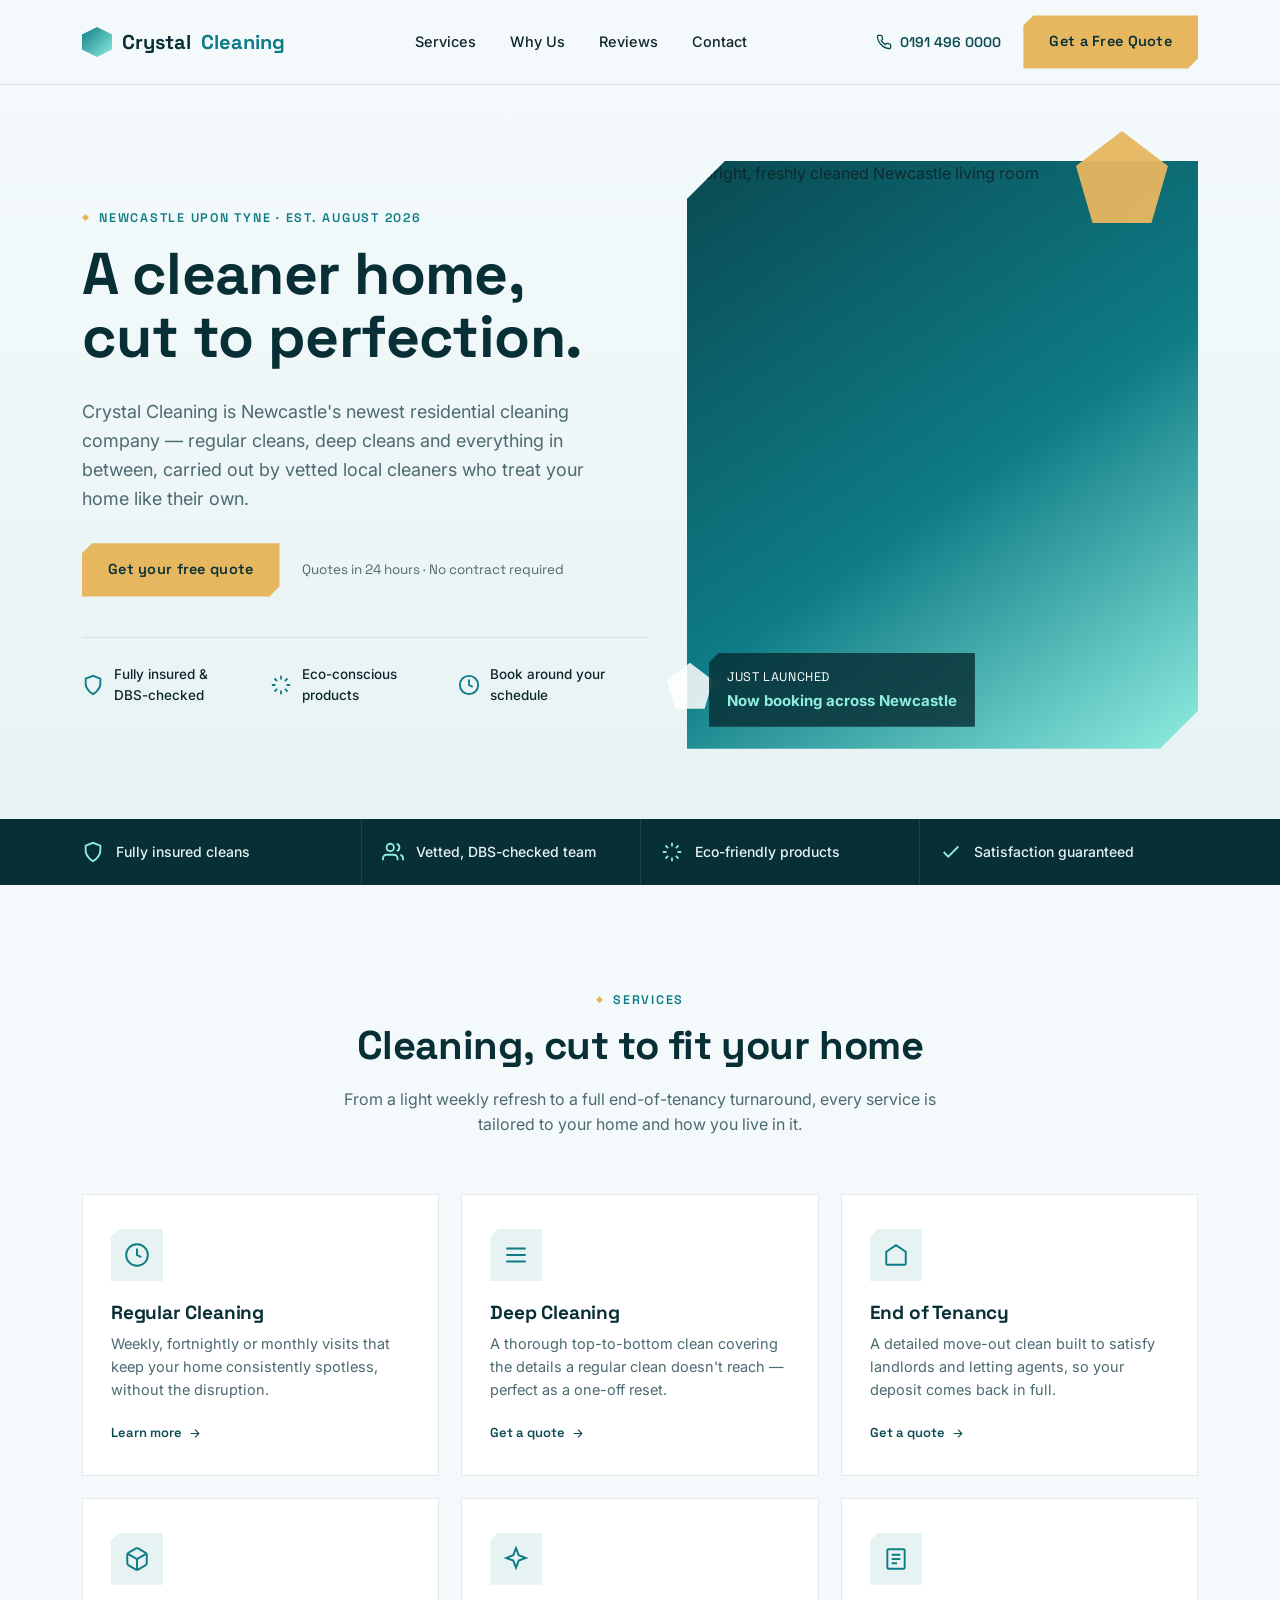
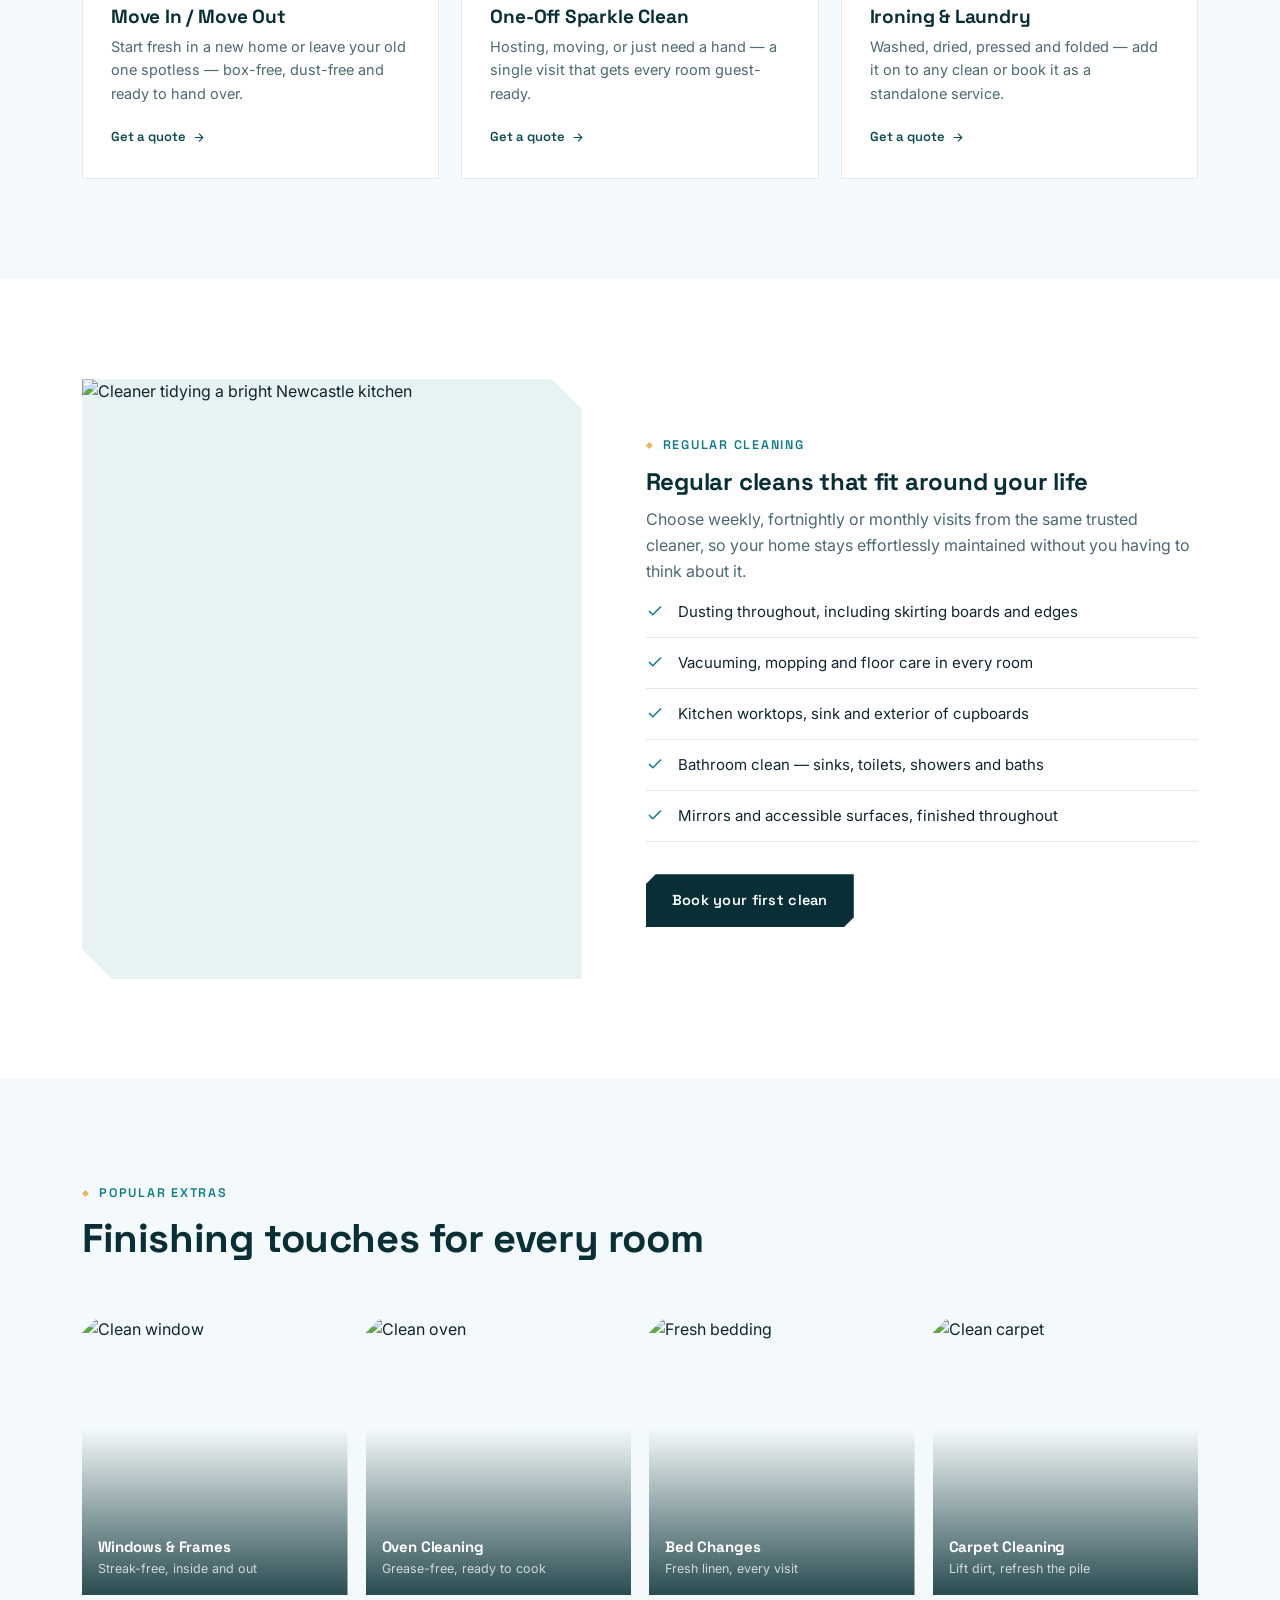
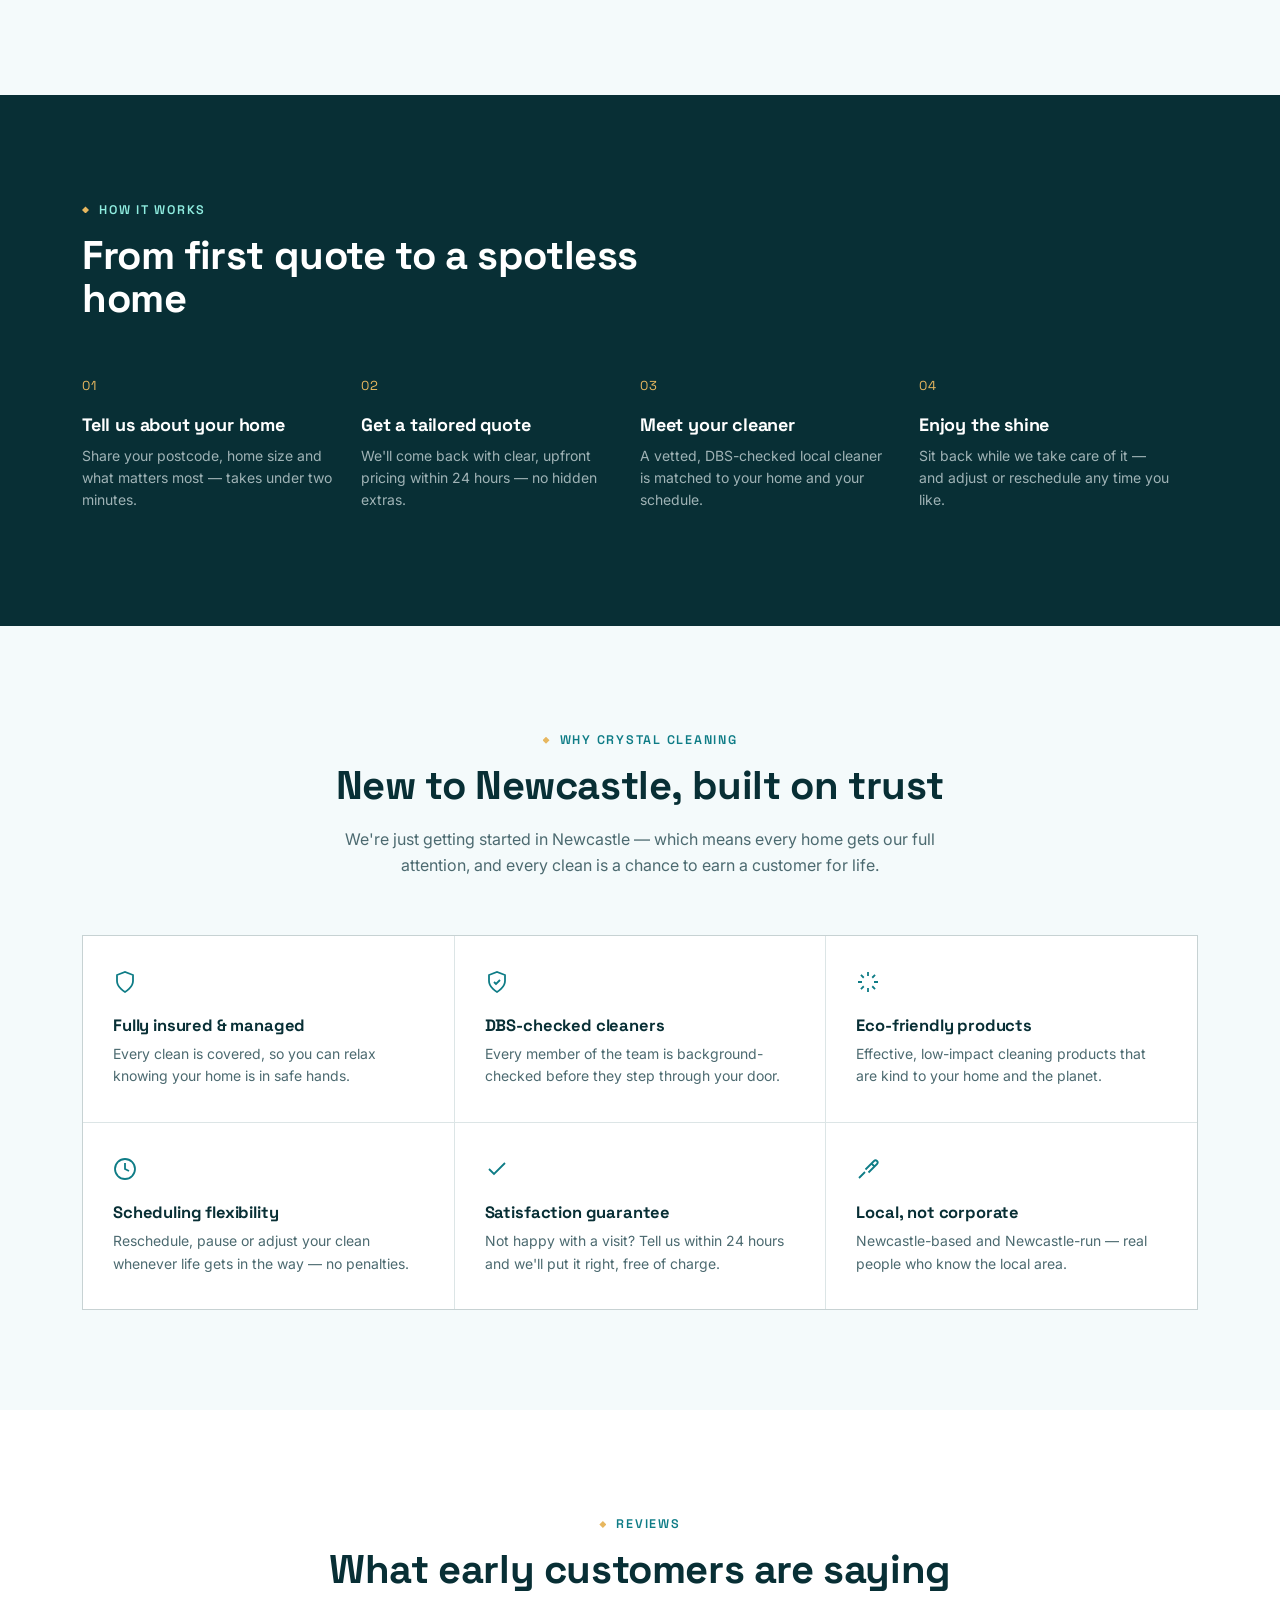
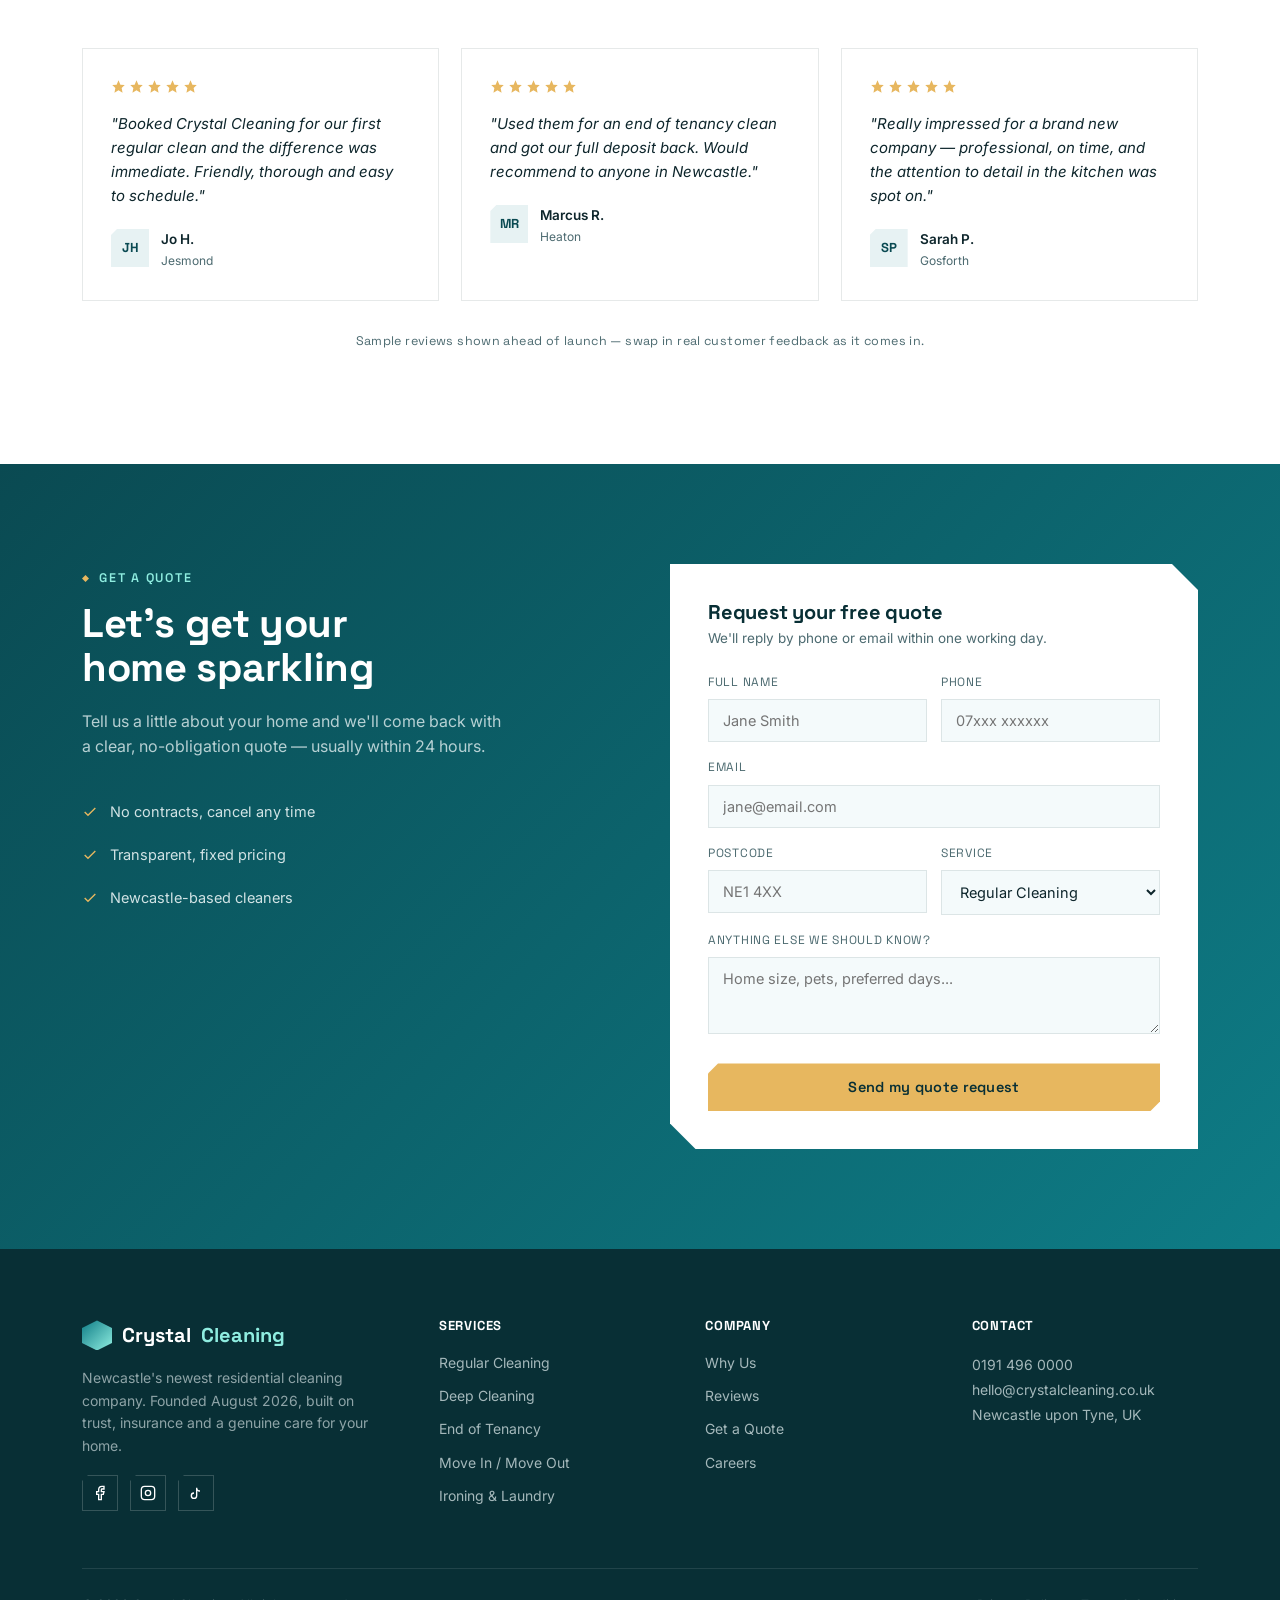
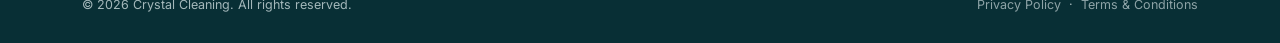
==== index.html @ 26deb142 "Add files via upload" ====
<!DOCTYPE html>
<html lang="en-GB">
<head>
<meta charset="UTF-8">
<meta name="viewport" content="width=device-width, initial-scale=1.0">
<title>Crystal Cleaning — Residential Cleaning in Newcastle upon Tyne</title>
<meta name="description" content="Crystal Cleaning is Newcastle's newest residential cleaning company. Regular cleans, deep cleans and end of tenancy cleaning from fully insured, vetted local cleaners.">
<link rel="preconnect" href="https://fonts.googleapis.com">
<link rel="preconnect" href="https://fonts.gstatic.com" crossorigin>
<link href="https://fonts.googleapis.com/css2?family=Space+Grotesk:wght@500;600;700&family=Inter:wght@400;500;600;700&display=swap" rel="stylesheet">
<link rel="stylesheet" href="style.css">
</head>
<body>

<!-- ============ HEADER ============ -->
<header class="site-header">
  <div class="wrap">
    <a href="#top" class="logo"><span class="logo-mark"></span>Crystal<span>Cleaning</span></a>

    <nav class="main-nav">
      <a href="#services">Services</a>
      <a href="#why-us">Why Us</a>
      <a href="#reviews">Reviews</a>
      <a href="#contact">Contact</a>
    </nav>

    <div class="header-cta">
      <a href="tel:01914960000" class="header-phone">
        <svg viewBox="0 0 24 24" fill="none" stroke="currentColor" stroke-width="2"><path d="M22 16.92v3a2 2 0 0 1-2.18 2 19.79 19.79 0 0 1-8.63-3.07 19.5 19.5 0 0 1-6-6 19.79 19.79 0 0 1-3.07-8.67A2 2 0 0 1 4.11 2h3a2 2 0 0 1 2 1.72c.127.96.361 1.903.7 2.81a2 2 0 0 1-.45 2.11L8.09 9.91a16 16 0 0 0 6 6l1.27-1.27a2 2 0 0 1 2.11-.45c.907.339 1.85.573 2.81.7A2 2 0 0 1 22 16.92z"/></svg>
        0191 496 0000
      </a>
      <a href="#contact" class="btn btn-primary">Get a Free Quote</a>
      <button class="nav-toggle" id="navToggle" aria-label="Open menu">
        <svg viewBox="0 0 24 24" fill="none" stroke="currentColor" stroke-width="2"><line x1="3" y1="6" x2="21" y2="6"/><line x1="3" y1="12" x2="21" y2="12"/><line x1="3" y1="18" x2="21" y2="18"/></svg>
      </button>
    </div>
  </div>
</header>

<div class="mobile-menu" id="mobileMenu">
  <button class="mobile-menu-close" id="mobileMenuClose" aria-label="Close menu">
    <svg viewBox="0 0 24 24" fill="none" stroke="currentColor" stroke-width="2"><line x1="18" y1="6" x2="6" y2="18"/><line x1="6" y1="6" x2="18" y2="18"/></svg>
  </button>
  <a href="#services">Services</a>
  <a href="#why-us">Why Us</a>
  <a href="#reviews">Reviews</a>
  <a href="#contact">Contact</a>
  <a href="tel:01914960000">0191 496 0000</a>
</div>

<main id="top">

  <!-- ============ HERO ============ -->
  <section class="hero">
    <div class="wrap">
      <div class="hero-copy">
        <div class="eyebrow">Newcastle upon Tyne · Est. August 2026</div>
        <h1>A cleaner home, cut&nbsp;to&nbsp;perfection.</h1>
        <p class="lede">Crystal Cleaning is Newcastle's newest residential cleaning company — regular cleans, deep cleans and everything in between, carried out by vetted local cleaners who treat your home like their own.</p>
        <div class="hero-actions">
          <a href="#contact" class="btn btn-primary">Get your free quote</a>
          <span class="hero-note">Quotes in 24 hours · No contract required</span>
        </div>
        <div class="hero-stats">
          <div>
            <svg viewBox="0 0 24 24" fill="none" stroke="currentColor" stroke-width="2"><path d="M12 22s8-4.5 8-11V5l-8-3-8 3v6c0 6.5 8 11 8 11z"/></svg>
            <span>Fully insured &amp; DBS-checked</span>
          </div>
          <div>
            <svg viewBox="0 0 24 24" fill="none" stroke="currentColor" stroke-width="2"><path d="M12 2v4M12 18v4M4.93 4.93l2.83 2.83M16.24 16.24l2.83 2.83M2 12h4M18 12h4M4.93 19.07l2.83-2.83M16.24 7.76l2.83-2.83"/></svg>
            <span>Eco-conscious products</span>
          </div>
          <div>
            <svg viewBox="0 0 24 24" fill="none" stroke="currentColor" stroke-width="2"><circle cx="12" cy="12" r="10"/><polyline points="12 6 12 12 16 14"/></svg>
            <span>Book around your schedule</span>
          </div>
        </div>
      </div>

      <div class="hero-visual">
        <div class="frame">
          <img src="https://images.unsplash.com/photo-1600585154340-be6161a56a0c?q=80&w=1200&auto=format&fit=crop" alt="Bright, freshly cleaned Newcastle living room">
        </div>
        <div class="shard shard-1"></div>
        <div class="shard shard-2"></div>
        <div class="badge">Just Launched<strong>Now booking across Newcastle</strong></div>
      </div>
    </div>

    <div class="trust-strip">
      <div class="wrap">
        <div class="trust-item">
          <svg viewBox="0 0 24 24" fill="none" stroke="currentColor" stroke-width="2"><path d="M12 22s8-4.5 8-11V5l-8-3-8 3v6c0 6.5 8 11 8 11z"/></svg>
          Fully insured cleans
        </div>
        <div class="trust-item">
          <svg viewBox="0 0 24 24" fill="none" stroke="currentColor" stroke-width="2"><path d="M17 21v-2a4 4 0 0 0-4-4H5a4 4 0 0 0-4 4v2"/><circle cx="9" cy="7" r="4"/><path d="M23 21v-2a4 4 0 0 0-3-3.87"/><path d="M16 3.13a4 4 0 0 1 0 7.75"/></svg>
          Vetted, DBS-checked team
        </div>
        <div class="trust-item">
          <svg viewBox="0 0 24 24" fill="none" stroke="currentColor" stroke-width="2"><path d="M12 2v4M12 18v4M4.93 4.93l2.83 2.83M16.24 16.24l2.83 2.83M2 12h4M18 12h4M4.93 19.07l2.83-2.83M16.24 7.76l2.83-2.83"/></svg>
          Eco-friendly products
        </div>
        <div class="trust-item">
          <svg viewBox="0 0 24 24" fill="none" stroke="currentColor" stroke-width="2"><path d="M20 6L9 17l-5-5"/></svg>
          Satisfaction guaranteed
        </div>
      </div>
    </div>
  </section>

  <!-- ============ SERVICES ============ -->
  <section class="section" id="services">
    <div class="wrap">
      <div class="section-head center">
        <div class="eyebrow">Services</div>
        <h2>Cleaning, cut to fit your home</h2>
        <p>From a light weekly refresh to a full end-of-tenancy turnaround, every service is tailored to your home and how you live in it.</p>
      </div>

      <div class="services-grid">

        <div class="service-card reveal">
          <div class="service-icon">
            <svg viewBox="0 0 24 24" fill="none" stroke="currentColor" stroke-width="1.8"><circle cx="12" cy="12" r="10"/><path d="M12 6v6l4 2"/></svg>
          </div>
          <h3>Regular Cleaning</h3>
          <p>Weekly, fortnightly or monthly visits that keep your home consistently spotless, without the disruption.</p>
          <a href="#feature" class="link">Learn more <svg viewBox="0 0 24 24" fill="none" stroke="currentColor" stroke-width="2"><path d="M5 12h14M13 5l7 7-7 7"/></svg></a>
        </div>

        <div class="service-card reveal">
          <div class="service-icon">
            <svg viewBox="0 0 24 24" fill="none" stroke="currentColor" stroke-width="1.8"><path d="M3 6h18M3 12h18M3 18h18"/></svg>
          </div>
          <h3>Deep Cleaning</h3>
          <p>A thorough top-to-bottom clean covering the details a regular clean doesn't reach — perfect as a one-off reset.</p>
          <a href="#contact" class="link">Get a quote <svg viewBox="0 0 24 24" fill="none" stroke="currentColor" stroke-width="2"><path d="M5 12h14M13 5l7 7-7 7"/></svg></a>
        </div>

        <div class="service-card reveal">
          <div class="service-icon">
            <svg viewBox="0 0 24 24" fill="none" stroke="currentColor" stroke-width="1.8"><path d="M3 9l9-6 9 6v11a1 1 0 0 1-1 1H4a1 1 0 0 1-1-1z"/></svg>
          </div>
          <h3>End of Tenancy</h3>
          <p>A detailed move-out clean built to satisfy landlords and letting agents, so your deposit comes back in full.</p>
          <a href="#contact" class="link">Get a quote <svg viewBox="0 0 24 24" fill="none" stroke="currentColor" stroke-width="2"><path d="M5 12h14M13 5l7 7-7 7"/></svg></a>
        </div>

        <div class="service-card reveal">
          <div class="service-icon">
            <svg viewBox="0 0 24 24" fill="none" stroke="currentColor" stroke-width="1.8"><path d="M21 16V8a2 2 0 0 0-1-1.73l-7-4a2 2 0 0 0-2 0l-7 4A2 2 0 0 0 3 8v8a2 2 0 0 0 1 1.73l7 4a2 2 0 0 0 2 0l7-4A2 2 0 0 0 21 16z"/><polyline points="3.27 6.96 12 12.01 20.73 6.96"/><line x1="12" y1="22.08" x2="12" y2="12"/></svg>
          </div>
          <h3>Move In / Move Out</h3>
          <p>Start fresh in a new home or leave your old one spotless — box-free, dust-free and ready to hand over.</p>
          <a href="#contact" class="link">Get a quote <svg viewBox="0 0 24 24" fill="none" stroke="currentColor" stroke-width="2"><path d="M5 12h14M13 5l7 7-7 7"/></svg></a>
        </div>

        <div class="service-card reveal">
          <div class="service-icon">
            <svg viewBox="0 0 24 24" fill="none" stroke="currentColor" stroke-width="1.8"><path d="M12 2l2.5 6.5L21 11l-6.5 2.5L12 20l-2.5-6.5L3 11l6.5-2.5z"/></svg>
          </div>
          <h3>One-Off Sparkle Clean</h3>
          <p>Hosting, moving, or just need a hand — a single visit that gets every room guest-ready.</p>
          <a href="#contact" class="link">Get a quote <svg viewBox="0 0 24 24" fill="none" stroke="currentColor" stroke-width="2"><path d="M5 12h14M13 5l7 7-7 7"/></svg></a>
        </div>

        <div class="service-card reveal">
          <div class="service-icon">
            <svg viewBox="0 0 24 24" fill="none" stroke="currentColor" stroke-width="1.8"><rect x="4" y="3" width="16" height="18" rx="1"/><path d="M8 8h8M8 12h8M8 16h5"/></svg>
          </div>
          <h3>Ironing &amp; Laundry</h3>
          <p>Washed, dried, pressed and folded — add it on to any clean or book it as a standalone service.</p>
          <a href="#contact" class="link">Get a quote <svg viewBox="0 0 24 24" fill="none" stroke="currentColor" stroke-width="2"><path d="M5 12h14M13 5l7 7-7 7"/></svg></a>
        </div>

      </div>
    </div>
  </section>

  <!-- ============ FEATURE: REGULAR CLEANING ============ -->
  <section class="section section-alt" id="feature">
    <div class="wrap">
      <div class="feature">
        <div class="feature-img reveal">
          <div class="frame">
            <img src="https://images.unsplash.com/photo-1585421514738-01798e348b17?q=80&w=1000&auto=format&fit=crop" alt="Cleaner tidying a bright Newcastle kitchen">
          </div>
        </div>
        <div class="feature-copy">
          <div class="eyebrow">Regular Cleaning</div>
          <h2>Regular cleans that fit around your life</h2>
          <p>Choose weekly, fortnightly or monthly visits from the same trusted cleaner, so your home stays effortlessly maintained without you having to think about it.</p>
          <ul class="checklist">
            <li><svg viewBox="0 0 24 24" fill="none" stroke="currentColor" stroke-width="2"><path d="M20 6L9 17l-5-5"/></svg> Dusting throughout, including skirting boards and edges</li>
            <li><svg viewBox="0 0 24 24" fill="none" stroke="currentColor" stroke-width="2"><path d="M20 6L9 17l-5-5"/></svg> Vacuuming, mopping and floor care in every room</li>
            <li><svg viewBox="0 0 24 24" fill="none" stroke="currentColor" stroke-width="2"><path d="M20 6L9 17l-5-5"/></svg> Kitchen worktops, sink and exterior of cupboards</li>
            <li><svg viewBox="0 0 24 24" fill="none" stroke="currentColor" stroke-width="2"><path d="M20 6L9 17l-5-5"/></svg> Bathroom clean — sinks, toilets, showers and baths</li>
            <li><svg viewBox="0 0 24 24" fill="none" stroke="currentColor" stroke-width="2"><path d="M20 6L9 17l-5-5"/></svg> Mirrors and accessible surfaces, finished throughout</li>
          </ul>
          <a href="#contact" class="btn btn-dark">Book your first clean</a>
        </div>
      </div>
    </div>
  </section>

  <!-- ============ EXTRAS ============ -->
  <section class="section">
    <div class="wrap">
      <div class="section-head">
        <div class="eyebrow">Popular Extras</div>
        <h2>Finishing touches for every room</h2>
      </div>
      <div class="extras-scroller">

        <div class="extra-card reveal">
          <img src="https://images.unsplash.com/photo-1527515637462-cff94eecc1ac?q=80&w=600&auto=format&fit=crop" alt="Clean window">
          <div class="tint"></div>
          <div class="label"><h4>Windows &amp; Frames</h4><p>Streak-free, inside and out</p></div>
        </div>

        <div class="extra-card reveal">
          <img src="https://images.unsplash.com/photo-1585421514738-01798e348b17?q=80&w=600&auto=format&fit=crop" alt="Clean oven">
          <div class="tint"></div>
          <div class="label"><h4>Oven Cleaning</h4><p>Grease-free, ready to cook</p></div>
        </div>

        <div class="extra-card reveal">
          <img src="https://images.unsplash.com/photo-1616627988873-30ffb2fd88d1?q=80&w=600&auto=format&fit=crop" alt="Fresh bedding">
          <div class="tint"></div>
          <div class="label"><h4>Bed Changes</h4><p>Fresh linen, every visit</p></div>
        </div>

        <div class="extra-card reveal">
          <img src="https://images.unsplash.com/photo-1558317374-067fb5f30001?q=80&w=600&auto=format&fit=crop" alt="Clean carpet">
          <div class="tint"></div>
          <div class="label"><h4>Carpet Cleaning</h4><p>Lift dirt, refresh the pile</p></div>
        </div>

      </div>
    </div>
  </section>

  <!-- ============ PROCESS ============ -->
  <section class="section process">
    <div class="wrap">
      <div class="section-head">
        <div class="eyebrow">How It Works</div>
        <h2>From first quote to a spotless home</h2>
      </div>
      <div class="process-grid">
        <div class="process-step reveal">
          <div class="process-num">01</div>
          <h3>Tell us about your home</h3>
          <p>Share your postcode, home size and what matters most — takes under two minutes.</p>
        </div>
        <div class="process-step reveal">
          <div class="process-num">02</div>
          <h3>Get a tailored quote</h3>
          <p>We'll come back with clear, upfront pricing within 24 hours — no hidden extras.</p>
        </div>
        <div class="process-step reveal">
          <div class="process-num">03</div>
          <h3>Meet your cleaner</h3>
          <p>A vetted, DBS-checked local cleaner is matched to your home and your schedule.</p>
        </div>
        <div class="process-step reveal">
          <div class="process-num">04</div>
          <h3>Enjoy the shine</h3>
          <p>Sit back while we take care of it — and adjust or reschedule any time you like.</p>
        </div>
      </div>
    </div>
  </section>

  <!-- ============ WHY US ============ -->
  <section class="section" id="why-us">
    <div class="wrap">
      <div class="section-head center">
        <div class="eyebrow">Why Crystal Cleaning</div>
        <h2>New to Newcastle, built on trust</h2>
        <p>We're just getting started in Newcastle — which means every home gets our full attention, and every clean is a chance to earn a customer for life.</p>
      </div>
      <div class="why-grid">
        <div class="why-item reveal">
          <svg viewBox="0 0 24 24" fill="none" stroke="currentColor" stroke-width="1.8"><path d="M12 22s8-4.5 8-11V5l-8-3-8 3v6c0 6.5 8 11 8 11z"/></svg>
          <h3>Fully insured &amp; managed</h3>
          <p>Every clean is covered, so you can relax knowing your home is in safe hands.</p>
        </div>
        <div class="why-item reveal">
          <svg viewBox="0 0 24 24" fill="none" stroke="currentColor" stroke-width="1.8"><path d="M9 12l2 2 4-4M12 22s8-4.5 8-11V5l-8-3-8 3v6c0 6.5 8 11 8 11z"/></svg>
          <h3>DBS-checked cleaners</h3>
          <p>Every member of the team is background-checked before they step through your door.</p>
        </div>
        <div class="why-item reveal">
          <svg viewBox="0 0 24 24" fill="none" stroke="currentColor" stroke-width="1.8"><path d="M12 2v4M12 18v4M4.93 4.93l2.83 2.83M16.24 16.24l2.83 2.83M2 12h4M18 12h4M4.93 19.07l2.83-2.83M16.24 7.76l2.83-2.83"/></svg>
          <h3>Eco-friendly products</h3>
          <p>Effective, low-impact cleaning products that are kind to your home and the planet.</p>
        </div>
        <div class="why-item reveal">
          <svg viewBox="0 0 24 24" fill="none" stroke="currentColor" stroke-width="1.8"><circle cx="12" cy="12" r="10"/><polyline points="12 6 12 12 16 14"/></svg>
          <h3>Scheduling flexibility</h3>
          <p>Reschedule, pause or adjust your clean whenever life gets in the way — no penalties.</p>
        </div>
        <div class="why-item reveal">
          <svg viewBox="0 0 24 24" fill="none" stroke="currentColor" stroke-width="1.8"><path d="M20 6L9 17l-5-5"/></svg>
          <h3>Satisfaction guarantee</h3>
          <p>Not happy with a visit? Tell us within 24 hours and we'll put it right, free of charge.</p>
        </div>
        <div class="why-item reveal">
          <svg viewBox="0 0 24 24" fill="none" stroke="currentColor" stroke-width="1.8"><path d="M3 21l6-6M12.5 15.5L21 7a2.121 2.121 0 0 0-3-3l-8.5 8.5M15 6l3 3"/></svg>
          <h3>Local, not corporate</h3>
          <p>Newcastle-based and Newcastle-run — real people who know the local area.</p>
        </div>
      </div>
    </div>
  </section>

  <!-- ============ TESTIMONIALS ============ -->
  <section class="section section-alt" id="reviews">
    <div class="wrap">
      <div class="section-head center">
        <div class="eyebrow">Reviews</div>
        <h2>What early customers are saying</h2>
      </div>
      <div class="testimonial-track">

        <div class="testimonial-card reveal">
          <div class="stars">
            <svg viewBox="0 0 24 24" fill="currentColor"><polygon points="12 2 15 9 22 9.5 17 14.5 18.5 22 12 18 5.5 22 7 14.5 2 9.5 9 9"/></svg>
            <svg viewBox="0 0 24 24" fill="currentColor"><polygon points="12 2 15 9 22 9.5 17 14.5 18.5 22 12 18 5.5 22 7 14.5 2 9.5 9 9"/></svg>
            <svg viewBox="0 0 24 24" fill="currentColor"><polygon points="12 2 15 9 22 9.5 17 14.5 18.5 22 12 18 5.5 22 7 14.5 2 9.5 9 9"/></svg>
            <svg viewBox="0 0 24 24" fill="currentColor"><polygon points="12 2 15 9 22 9.5 17 14.5 18.5 22 12 18 5.5 22 7 14.5 2 9.5 9 9"/></svg>
            <svg viewBox="0 0 24 24" fill="currentColor"><polygon points="12 2 15 9 22 9.5 17 14.5 18.5 22 12 18 5.5 22 7 14.5 2 9.5 9 9"/></svg>
          </div>
          <p>"Booked Crystal Cleaning for our first regular clean and the difference was immediate. Friendly, thorough and easy to schedule."</p>
          <div class="testimonial-who">
            <div class="testimonial-avatar">JH</div>
            <div><span>Jo H.</span><small>Jesmond</small></div>
          </div>
        </div>

        <div class="testimonial-card reveal">
          <div class="stars">
            <svg viewBox="0 0 24 24" fill="currentColor"><polygon points="12 2 15 9 22 9.5 17 14.5 18.5 22 12 18 5.5 22 7 14.5 2 9.5 9 9"/></svg>
            <svg viewBox="0 0 24 24" fill="currentColor"><polygon points="12 2 15 9 22 9.5 17 14.5 18.5 22 12 18 5.5 22 7 14.5 2 9.5 9 9"/></svg>
            <svg viewBox="0 0 24 24" fill="currentColor"><polygon points="12 2 15 9 22 9.5 17 14.5 18.5 22 12 18 5.5 22 7 14.5 2 9.5 9 9"/></svg>
            <svg viewBox="0 0 24 24" fill="currentColor"><polygon points="12 2 15 9 22 9.5 17 14.5 18.5 22 12 18 5.5 22 7 14.5 2 9.5 9 9"/></svg>
            <svg viewBox="0 0 24 24" fill="currentColor"><polygon points="12 2 15 9 22 9.5 17 14.5 18.5 22 12 18 5.5 22 7 14.5 2 9.5 9 9"/></svg>
          </div>
          <p>"Used them for an end of tenancy clean and got our full deposit back. Would recommend to anyone in Newcastle."</p>
          <div class="testimonial-who">
            <div class="testimonial-avatar">MR</div>
            <div><span>Marcus R.</span><small>Heaton</small></div>
          </div>
        </div>

        <div class="testimonial-card reveal">
          <div class="stars">
            <svg viewBox="0 0 24 24" fill="currentColor"><polygon points="12 2 15 9 22 9.5 17 14.5 18.5 22 12 18 5.5 22 7 14.5 2 9.5 9 9"/></svg>
            <svg viewBox="0 0 24 24" fill="currentColor"><polygon points="12 2 15 9 22 9.5 17 14.5 18.5 22 12 18 5.5 22 7 14.5 2 9.5 9 9"/></svg>
            <svg viewBox="0 0 24 24" fill="currentColor"><polygon points="12 2 15 9 22 9.5 17 14.5 18.5 22 12 18 5.5 22 7 14.5 2 9.5 9 9"/></svg>
            <svg viewBox="0 0 24 24" fill="currentColor"><polygon points="12 2 15 9 22 9.5 17 14.5 18.5 22 12 18 5.5 22 7 14.5 2 9.5 9 9"/></svg>
            <svg viewBox="0 0 24 24" fill="currentColor"><polygon points="12 2 15 9 22 9.5 17 14.5 18.5 22 12 18 5.5 22 7 14.5 2 9.5 9 9"/></svg>
          </div>
          <p>"Really impressed for a brand new company — professional, on time, and the attention to detail in the kitchen was spot on."</p>
          <div class="testimonial-who">
            <div class="testimonial-avatar">SP</div>
            <div><span>Sarah P.</span><small>Gosforth</small></div>
          </div>
        </div>

      </div>
      <p class="testimonial-note">Sample reviews shown ahead of launch — swap in real customer feedback as it comes in.</p>
    </div>
  </section>

  <!-- ============ QUOTE / CONTACT ============ -->
  <section class="section quote" id="contact">
    <div class="wrap">
      <div class="quote-copy">
        <div class="eyebrow">Get A Quote</div>
        <h2>Let's get your home sparkling</h2>
        <p>Tell us a little about your home and we'll come back with a clear, no-obligation quote — usually within 24 hours.</p>
        <ul class="quote-list">
          <li><svg viewBox="0 0 24 24" fill="none" stroke="currentColor" stroke-width="2"><path d="M20 6L9 17l-5-5"/></svg> No contracts, cancel any time</li>
          <li><svg viewBox="0 0 24 24" fill="none" stroke="currentColor" stroke-width="2"><path d="M20 6L9 17l-5-5"/></svg> Transparent, fixed pricing</li>
          <li><svg viewBox="0 0 24 24" fill="none" stroke="currentColor" stroke-width="2"><path d="M20 6L9 17l-5-5"/></svg> Newcastle-based cleaners</li>
        </ul>
      </div>

      <form class="quote-form" id="quoteForm">
        <h3>Request your free quote</h3>
        <p class="sub">We'll reply by phone or email within one working day.</p>

        <div class="field-row">
          <div class="field">
            <label for="name">Full name</label>
            <input type="text" id="name" name="name" required placeholder="Jane Smith">
          </div>
          <div class="field">
            <label for="phone">Phone</label>
            <input type="tel" id="phone" name="phone" required placeholder="07xxx xxxxxx">
          </div>
        </div>

        <div class="field">
          <label for="email">Email</label>
          <input type="email" id="email" name="email" required placeholder="jane@email.com">
        </div>

        <div class="field-row">
          <div class="field">
            <label for="postcode">Postcode</label>
            <input type="text" id="postcode" name="postcode" required placeholder="NE1 4XX">
          </div>
          <div class="field">
            <label for="service">Service</label>
            <select id="service" name="service">
              <option>Regular Cleaning</option>
              <option>Deep Cleaning</option>
              <option>End of Tenancy</option>
              <option>Move In / Move Out</option>
              <option>One-Off Clean</option>
              <option>Ironing &amp; Laundry</option>
            </select>
          </div>
        </div>

        <div class="field">
          <label for="message">Anything else we should know?</label>
          <textarea id="message" name="message" rows="3" placeholder="Home size, pets, preferred days..."></textarea>
        </div>

        <button type="submit" class="btn btn-primary">Send my quote request</button>
        <p class="form-status" id="formStatus">Thanks — we'll be in touch within 24 hours.</p>
      </form>
    </div>
  </section>

</main>

<!-- ============ FOOTER ============ -->
<footer class="site-footer">
  <div class="wrap">
    <div class="footer-top">
      <div class="footer-brand">
        <a href="#top" class="logo"><span class="logo-mark"></span>Crystal<span>Cleaning</span></a>
        <p>Newcastle's newest residential cleaning company. Founded August 2026, built on trust, insurance and a genuine care for your home.</p>
        <div class="footer-socials">
          <a href="#" aria-label="Facebook"><svg viewBox="0 0 24 24" fill="none" stroke="currentColor" stroke-width="2"><path d="M18 2h-3a5 5 0 0 0-5 5v3H7v4h3v8h4v-8h3l1-4h-4V7a1 1 0 0 1 1-1h3z"/></svg></a>
          <a href="#" aria-label="Instagram"><svg viewBox="0 0 24 24" fill="none" stroke="currentColor" stroke-width="2"><rect x="2" y="2" width="20" height="20" rx="5"/><circle cx="12" cy="12" r="4"/><line x1="17.5" y1="6.5" x2="17.5" y2="6.5"/></svg></a>
          <a href="#" aria-label="TikTok"><svg viewBox="0 0 24 24" fill="none" stroke="currentColor" stroke-width="2"><path d="M9 12a4 4 0 1 0 4 4V4a5 5 0 0 0 5 5"/></svg></a>
        </div>
      </div>

      <div class="footer-col">
        <h4>Services</h4>
        <ul>
          <li><a href="#services">Regular Cleaning</a></li>
          <li><a href="#services">Deep Cleaning</a></li>
          <li><a href="#services">End of Tenancy</a></li>
          <li><a href="#services">Move In / Move Out</a></li>
          <li><a href="#services">Ironing &amp; Laundry</a></li>
        </ul>
      </div>

      <div class="footer-col">
        <h4>Company</h4>
        <ul>
          <li><a href="#why-us">Why Us</a></li>
          <li><a href="#reviews">Reviews</a></li>
          <li><a href="#contact">Get a Quote</a></li>
          <li><a href="#">Careers</a></li>
        </ul>
      </div>

      <div class="footer-col">
        <h4>Contact</h4>
        <address>
          0191 496 0000<br>
          hello@crystalcleaning.co.uk<br>
          Newcastle upon Tyne, UK
        </address>
      </div>
    </div>

    <div class="footer-bottom">
      <span>© 2026 Crystal Cleaning. All rights reserved.</span>
      <span>
        <a href="#">Privacy Policy</a> &nbsp;·&nbsp; <a href="#">Terms &amp; Conditions</a>
      </span>
    </div>
  </div>
</footer>

<script src="script.js"></script>
</body>
</html>
---- style.css ----
/* ============================================================
   CRYSTAL CLEANING — design tokens
   Signature: a "cut facet" corner (inspired by a cut gemstone)
   used consistently on cards, images, buttons and dividers.
   ============================================================ */

:root {
  /* colour */
  --bg:        #F4FAFB;
  --bg-alt:    #E7F2F3;
  --surface:   #FFFFFF;
  --ink:       #0E262C;
  --ink-soft:  #4C6A70;
  --teal:      #0E7C86;
  --teal-deep: #0A4A52;
  --teal-dark: #082F35;
  --aqua:      #8FEDE0;
  --gold:      #E7B75F;
  --gold-deep: #C9963E;
  --line:      rgba(14, 38, 44, 0.10);

  /* type */
  --f-display: "Space Grotesk", "Manrope", sans-serif;
  --f-body:    "Inter", sans-serif;
  --f-label:   "Space Grotesk", monospace;

  /* facet cut size */
  --cut: 22px;
  --cut-sm: 12px;

  /* motion */
  --ease: cubic-bezier(.22,.68,0,1);
}

@media (prefers-reduced-motion: reduce) {
  * { animation-duration: 0.001ms !important; animation-iteration-count: 1 !important; transition-duration: 0.001ms !important; scroll-behavior: auto !important; }
}

* { box-sizing: border-box; }
html { scroll-behavior: smooth; }

body {
  margin: 0;
  background: var(--bg);
  color: var(--ink);
  font-family: var(--f-body);
  font-size: 16px;
  line-height: 1.6;
  -webkit-font-smoothing: antialiased;
}

img { max-width: 100%; display: block; }

a { color: inherit; text-decoration: none; }

h1, h2, h3, h4 {
  font-family: var(--f-display);
  color: var(--teal-dark);
  margin: 0 0 0.5em;
  line-height: 1.08;
  letter-spacing: -0.01em;
}

p { margin: 0 0 1em; color: var(--ink-soft); }

.wrap {
  max-width: 1180px;
  margin: 0 auto;
  padding: 0 32px;
}

.eyebrow {
  display: inline-flex;
  align-items: center;
  gap: 10px;
  font-family: var(--f-label);
  font-size: 12.5px;
  letter-spacing: 0.14em;
  text-transform: uppercase;
  color: var(--teal);
  font-weight: 600;
  margin-bottom: 14px;
}
.eyebrow::before {
  content: "";
  width: 7px; height: 7px;
  background: var(--gold);
  clip-path: polygon(50% 0%, 100% 50%, 50% 100%, 0% 50%);
  flex: none;
}

section { position: relative; }

/* ---------- facet cut utility (the signature shape) ---------- */
.facet {
  clip-path: polygon(
    var(--cut) 0%, 100% 0%, 100% calc(100% - var(--cut)), calc(100% - var(--cut)) 100%, 0% 100%, 0% var(--cut)
  );
}
.facet-sm {
  clip-path: polygon(
    var(--cut-sm) 0%, 100% 0%, 100% calc(100% - var(--cut-sm)), calc(100% - var(--cut-sm)) 100%, 0% 100%, 0% var(--cut-sm)
  );
}
.facet-rev {
  clip-path: polygon(
    0% 0%, calc(100% - var(--cut)) 0%, 100% var(--cut), 100% 100%, var(--cut) 100%, 0% calc(100% - var(--cut))
  );
}

/* ---------- buttons ---------- */
.btn {
  --cut-btn: 10px;
  display: inline-flex;
  align-items: center;
  gap: 10px;
  padding: 15px 26px;
  font-family: var(--f-label);
  font-size: 14.5px;
  font-weight: 600;
  letter-spacing: 0.02em;
  border: none;
  cursor: pointer;
  clip-path: polygon(var(--cut-btn) 0%, 100% 0%, 100% calc(100% - var(--cut-btn)), calc(100% - var(--cut-btn)) 100%, 0% 100%, 0% var(--cut-btn));
  transition: transform .35s var(--ease), box-shadow .35s var(--ease), background .35s var(--ease);
}
.btn-primary {
  background: var(--gold);
  color: var(--teal-dark);
}
.btn-primary:hover { background: #f0c471; transform: translateY(-2px); box-shadow: 0 10px 24px rgba(231,183,95,.35); }

.btn-ghost {
  background: transparent;
  color: var(--surface);
  border: 1px solid rgba(255,255,255,.4);
}
.btn-ghost:hover { border-color: #fff; background: rgba(255,255,255,.08); }

.btn-dark {
  background: var(--teal-dark);
  color: var(--surface);
}
.btn-dark:hover { background: var(--teal-deep); transform: translateY(-2px); }

/* ============================================================
   HEADER
   ============================================================ */
.site-header {
  position: sticky;
  top: 0;
  z-index: 50;
  background: rgba(244, 250, 251, 0.86);
  backdrop-filter: blur(10px);
  border-bottom: 1px solid var(--line);
}
.site-header .wrap {
  display: flex;
  align-items: center;
  justify-content: space-between;
  height: 84px;
}
.logo {
  display: flex;
  align-items: center;
  gap: 10px;
  font-family: var(--f-display);
  font-weight: 700;
  font-size: 20px;
  color: var(--teal-dark);
}
.logo-mark {
  width: 30px; height: 30px;
  background: linear-gradient(135deg, var(--teal), var(--aqua));
  clip-path: polygon(50% 0%, 100% 25%, 100% 75%, 50% 100%, 0% 75%, 0% 25%);
  flex: none;
}
.logo span { color: var(--teal); }

.main-nav {
  display: flex;
  align-items: center;
  gap: 34px;
}
.main-nav a {
  font-size: 14.5px;
  font-weight: 500;
  color: var(--ink);
  position: relative;
  padding: 6px 0;
}
.main-nav a::after {
  content: "";
  position: absolute;
  left: 0; bottom: 0;
  width: 0; height: 2px;
  background: var(--gold);
  transition: width .3s var(--ease);
}
.main-nav a:hover::after { width: 100%; }

.header-cta { display: flex; align-items: center; gap: 22px; }
.header-phone {
  font-family: var(--f-label);
  font-size: 14px;
  font-weight: 600;
  color: var(--teal-deep);
  display: flex;
  align-items: center;
  gap: 8px;
}
.header-phone svg { width: 16px; height: 16px; }

.nav-toggle { display: none; }

/* ============================================================
   HERO
   ============================================================ */
.hero {
  background: linear-gradient(180deg, var(--bg) 0%, var(--bg-alt) 100%);
  overflow: hidden;
  padding: 76px 0 0;
}
.hero .wrap {
  display: grid;
  grid-template-columns: 1.05fr 0.95fr;
  gap: 40px;
  align-items: center;
}
.hero-copy h1 {
  font-size: clamp(38px, 4.6vw, 62px);
  max-width: 12.5ch;
}
.hero-copy .lede {
  font-size: 18px;
  max-width: 46ch;
  margin-bottom: 30px;
}
.hero-actions {
  display: flex;
  align-items: center;
  gap: 22px;
  flex-wrap: wrap;
  margin-bottom: 40px;
}
.hero-note {
  font-size: 13.5px;
  color: var(--ink-soft);
  font-family: var(--f-label);
}

.hero-stats {
  display: flex;
  gap: 30px;
  flex-wrap: wrap;
  padding-top: 26px;
  border-top: 1px solid var(--line);
}
.hero-stats div { display: flex; align-items: center; gap: 10px; }
.hero-stats svg { width: 22px; height: 22px; color: var(--teal); flex: none; }
.hero-stats span { font-size: 13.5px; font-weight: 500; color: var(--ink); max-width: 14ch; }

.hero-visual {
  position: relative;
  aspect-ratio: 4/4.6;
}
.hero-visual .frame {
  position: absolute;
  inset: 0;
  background: linear-gradient(145deg, var(--teal-deep), var(--teal) 55%, var(--aqua));
  clip-path: polygon(38px 0%, 100% 0%, 100% calc(100% - 38px), calc(100% - 38px) 100%, 0% 100%, 0% 38px);
  overflow: hidden;
}
.hero-visual img {
  width: 100%; height: 100%; object-fit: cover;
  mix-blend-mode: normal;
  opacity: .92;
}
.hero-visual .shard {
  position: absolute;
  background: var(--gold);
  clip-path: polygon(50% 0%, 100% 38%, 82% 100%, 18% 100%, 0% 38%);
}
.hero-visual .shard-1 { width: 92px; height: 92px; top: -30px; right: 30px; opacity: .95; }
.hero-visual .shard-2 { width: 46px; height: 46px; bottom: 40px; left: -20px; background: var(--surface); opacity: .85; }
.hero-visual .badge {
  position: absolute;
  bottom: 22px; left: 22px;
  background: rgba(8, 47, 53, 0.82);
  backdrop-filter: blur(6px);
  color: #fff;
  padding: 14px 18px;
  font-family: var(--f-label);
  font-size: 12.5px;
  letter-spacing: .05em;
  text-transform: uppercase;
  clip-path: polygon(10px 0%, 100% 0%, 100% 100%, 0% 100%, 0% 10px);
}
.hero-visual .badge strong { display: block; font-size: 15px; color: var(--aqua); letter-spacing: 0; text-transform: none; font-family: var(--f-body); font-weight: 700; margin-top: 2px; }

/* trust strip */
.trust-strip {
  background: var(--teal-dark);
  margin-top: 70px;
}
.trust-strip .wrap {
  display: grid;
  grid-template-columns: repeat(4, 1fr);
  gap: 0;
}
.trust-item {
  display: flex;
  align-items: center;
  gap: 12px;
  padding: 22px 20px;
  border-left: 1px solid rgba(255,255,255,.1);
  color: #E7F2F3;
  font-size: 14px;
  font-weight: 500;
}
.trust-item:first-child { border-left: none; padding-left: 0; }
.trust-item svg { width: 22px; height: 22px; color: var(--aqua); flex: none; }

/* ============================================================
   SECTION HEADERS
   ============================================================ */
.section { padding: 100px 0; }
.section-alt { background: var(--surface); }
.section-head {
  max-width: 640px;
  margin-bottom: 56px;
}
.section-head.center { margin-left: auto; margin-right: auto; text-align: center; }
.section-head h2 { font-size: clamp(28px, 3.2vw, 40px); }

/* ============================================================
   SERVICES
   ============================================================ */
.services-grid {
  display: grid;
  grid-template-columns: repeat(3, 1fr);
  gap: 22px;
}
.service-card {
  background: var(--surface);
  border: 1px solid var(--line);
  padding: 34px 28px 30px;
  transition: transform .4s var(--ease), box-shadow .4s var(--ease), border-color .4s var(--ease);
}
.service-card:hover {
  transform: translateY(-6px);
  box-shadow: 0 22px 40px rgba(10,74,82,.10);
  border-color: transparent;
}
.service-icon {
  width: 52px; height: 52px;
  background: var(--bg-alt);
  display: flex; align-items: center; justify-content: center;
  margin-bottom: 22px;
  clip-path: polygon(8px 0%, 100% 0%, 100% 100%, 0% 100%, 0% 8px);
}
.service-icon svg { width: 26px; height: 26px; color: var(--teal); }
.service-card h3 { font-size: 19px; margin-bottom: 8px; }
.service-card p { font-size: 14.5px; margin-bottom: 18px; }
.service-card .link {
  font-family: var(--f-label);
  font-size: 13px;
  font-weight: 600;
  color: var(--teal-deep);
  display: inline-flex;
  align-items: center;
  gap: 6px;
}
.service-card .link svg { width: 13px; height: 13px; transition: transform .3s var(--ease); }
.service-card:hover .link svg { transform: translateX(4px); }

/* ============================================================
   FEATURE (regular cleaning split)
   ============================================================ */
.feature {
  display: grid;
  grid-template-columns: 0.95fr 1.05fr;
  gap: 64px;
  align-items: center;
}
.feature-img { position: relative; aspect-ratio: 3/3.6; }
.feature-img .frame {
  position: absolute; inset: 0;
  background: var(--bg-alt);
  overflow: hidden;
  clip-path: polygon(0% 0%, calc(100% - 30px) 0%, 100% 30px, 100% 100%, 30px 100%, 0% calc(100% - 30px));
}
.feature-img img { width: 100%; height: 100%; object-fit: cover; }
.checklist { list-style: none; margin: 0 0 32px; padding: 0; }
.checklist li {
  display: flex;
  gap: 14px;
  align-items: flex-start;
  padding: 13px 0;
  border-bottom: 1px solid var(--line);
  font-size: 15px;
  color: var(--ink);
}
.checklist li:first-child { padding-top: 0; }
.checklist svg { width: 18px; height: 18px; color: var(--teal); margin-top: 2px; flex: none; }

/* ============================================================
   EXTRAS
   ============================================================ */
.extras-scroller {
  display: grid;
  grid-template-columns: repeat(4, 1fr);
  gap: 18px;
}
.extra-card {
  position: relative;
  aspect-ratio: 1/1.05;
  overflow: hidden;
  clip-path: polygon(16px 0%, 100% 0%, 100% 100%, 0% 100%, 0% 16px);
}
.extra-card img { width: 100%; height: 100%; object-fit: cover; transition: transform .6s var(--ease); }
.extra-card:hover img { transform: scale(1.08); }
.extra-card .tint {
  position: absolute; inset: 0;
  background: linear-gradient(180deg, rgba(8,47,53,0) 40%, rgba(8,47,53,.86) 100%);
}
.extra-card .label {
  position: absolute; left: 16px; right: 16px; bottom: 16px;
  color: #fff;
}
.extra-card .label h4 { color: #fff; font-size: 15px; margin-bottom: 4px; }
.extra-card .label p { color: rgba(255,255,255,.75); font-size: 12.5px; margin: 0; }

/* ============================================================
   PROCESS
   ============================================================ */
.process {
  background: var(--teal-dark);
  color: var(--surface);
}
.process .section-head h2, .process .eyebrow { color: var(--surface); }
.process .eyebrow { color: var(--aqua); }
.process-grid {
  display: grid;
  grid-template-columns: repeat(4, 1fr);
  gap: 0;
  position: relative;
}
.process-step {
  padding: 0 26px 0 0;
  position: relative;
}
.process-step:not(:last-child)::after {
  content: "";
  position: absolute;
  top: 26px; right: -1px;
  width: 24px; height: 1px;
  background: rgba(255,255,255,.25);
  display: none;
}
.process-num {
  font-family: var(--f-label);
  font-size: 13px;
  color: var(--gold);
  letter-spacing: .1em;
  margin-bottom: 18px;
}
.process-step h3 { color: var(--surface); font-size: 18px; margin-bottom: 10px; }
.process-step p { color: rgba(231,242,243,.68); font-size: 14px; }

/* ============================================================
   WHY US
   ============================================================ */
.why-grid {
  display: grid;
  grid-template-columns: repeat(3, 1fr);
  gap: 1px;
  background: var(--line);
  border: 1px solid var(--line);
}
.why-item {
  background: var(--surface);
  padding: 34px 30px;
}
.why-item svg { width: 24px; height: 24px; color: var(--teal); margin-bottom: 16px; }
.why-item h3 { font-size: 16.5px; margin-bottom: 8px; }
.why-item p { font-size: 14px; margin: 0; }

/* ============================================================
   TESTIMONIALS
   ============================================================ */
.testimonial-track {
  display: grid;
  grid-template-columns: repeat(3, 1fr);
  gap: 22px;
}
.testimonial-card {
  background: var(--surface);
  border: 1px solid var(--line);
  padding: 30px 28px;
}
.stars { display: flex; gap: 3px; margin-bottom: 18px; }
.stars svg { width: 15px; height: 15px; color: var(--gold); }
.testimonial-card p { color: var(--ink); font-size: 15px; font-style: italic; }
.testimonial-who { display: flex; align-items: center; gap: 12px; margin-top: 18px; }
.testimonial-avatar {
  width: 38px; height: 38px;
  background: var(--bg-alt);
  color: var(--teal-deep);
  display: flex; align-items: center; justify-content: center;
  font-family: var(--f-label);
  font-weight: 700;
  font-size: 13px;
  clip-path: polygon(6px 0%, 100% 0%, 100% 100%, 0% 100%, 0% 6px);
  flex: none;
}
.testimonial-who span { font-size: 13.5px; font-weight: 600; color: var(--ink); }
.testimonial-who small { display: block; font-size: 12px; color: var(--ink-soft); font-weight: 400; }
.testimonial-note {
  text-align: center;
  font-size: 12.5px;
  color: var(--ink-soft);
  margin-top: 30px;
  font-family: var(--f-label);
  letter-spacing: .03em;
}

/* ============================================================
   QUOTE / CONTACT
   ============================================================ */
.quote {
  background: linear-gradient(135deg, var(--teal-deep), var(--teal));
  color: var(--surface);
  overflow: hidden;
  position: relative;
}
.quote .wrap {
  display: grid;
  grid-template-columns: 1fr 1fr;
  gap: 60px;
  align-items: start;
}
.quote-copy .eyebrow { color: var(--aqua); }
.quote-copy h2 { color: var(--surface); font-size: clamp(28px, 3.4vw, 40px); max-width: 12ch; }
.quote-copy p { color: rgba(231,242,243,.78); max-width: 42ch; }
.quote-list { list-style: none; margin: 30px 0 0; padding: 0; }
.quote-list li {
  display: flex; gap: 12px; align-items: center;
  padding: 10px 0;
  font-size: 14.5px;
  color: rgba(231,242,243,.9);
}
.quote-list svg { width: 16px; height: 16px; color: var(--gold); flex: none; }

.quote-form {
  background: var(--surface);
  padding: 38px;
  clip-path: polygon(0% 0%, calc(100% - 26px) 0%, 100% 26px, 100% 100%, 26px 100%, 0% calc(100% - 26px));
}
.quote-form h3 { color: var(--teal-dark); font-size: 20px; margin-bottom: 4px; }
.quote-form .sub { color: var(--ink-soft); font-size: 13.5px; margin-bottom: 24px; }
.field { margin-bottom: 16px; }
.field label {
  display: block;
  font-family: var(--f-label);
  font-size: 12px;
  letter-spacing: .06em;
  text-transform: uppercase;
  color: var(--ink-soft);
  margin-bottom: 7px;
}
.field input, .field select, .field textarea {
  width: 100%;
  border: 1px solid var(--line);
  background: var(--bg);
  padding: 12px 14px;
  font-family: var(--f-body);
  font-size: 14.5px;
  color: var(--ink);
  outline: none;
  transition: border-color .3s;
}
.field input:focus, .field select:focus, .field textarea:focus { border-color: var(--teal); }
.field-row { display: grid; grid-template-columns: 1fr 1fr; gap: 14px; }
.quote-form .btn { width: 100%; justify-content: center; margin-top: 6px; }
.form-status { font-size: 13px; margin-top: 12px; color: var(--teal-deep); display: none; }

/* ============================================================
   FOOTER
   ============================================================ */
.site-footer {
  background: var(--teal-dark);
  color: rgba(231,242,243,.7);
  padding: 70px 0 28px;
}
.footer-top {
  display: grid;
  grid-template-columns: 1.4fr 1fr 1fr 1fr;
  gap: 40px;
  padding-bottom: 50px;
  border-bottom: 1px solid rgba(255,255,255,.1);
}
.footer-brand .logo { color: var(--surface); margin-bottom: 16px; }
.footer-brand .logo span { color: var(--aqua); }
.footer-brand p { font-size: 14px; max-width: 32ch; color: rgba(231,242,243,.6); }
.footer-socials { display: flex; gap: 12px; margin-top: 18px; }
.footer-socials a {
  width: 36px; height: 36px;
  border: 1px solid rgba(255,255,255,.18);
  display: flex; align-items: center; justify-content: center;
  clip-path: polygon(6px 0%, 100% 0%, 100% 100%, 0% 100%, 0% 6px);
  transition: background .3s, border-color .3s;
}
.footer-socials a:hover { background: rgba(255,255,255,.08); border-color: var(--aqua); }
.footer-socials svg { width: 16px; height: 16px; color: var(--surface); }

.footer-col h4 {
  color: var(--surface);
  font-size: 13px;
  letter-spacing: .06em;
  text-transform: uppercase;
  font-family: var(--f-label);
  margin-bottom: 18px;
}
.footer-col ul { list-style: none; margin: 0; padding: 0; }
.footer-col li { margin-bottom: 11px; font-size: 14px; }
.footer-col a:hover { color: var(--aqua); }
.footer-col address { font-style: normal; font-size: 14px; line-height: 1.8; }

.footer-bottom {
  display: flex;
  justify-content: space-between;
  align-items: center;
  padding-top: 26px;
  font-size: 12.5px;
  flex-wrap: wrap;
  gap: 12px;
}
.footer-bottom a { color: rgba(231,242,243,.6); }
.footer-bottom a:hover { color: var(--aqua); }

/* ============================================================
   RESPONSIVE
   ============================================================ */
@media (max-width: 980px) {
  .hero .wrap { grid-template-columns: 1fr; }
  .hero-visual { order: -1; max-width: 420px; margin: 0 auto; }
  .trust-strip .wrap, .why-grid, .testimonial-track, .services-grid { grid-template-columns: repeat(2, 1fr); }
  .extras-scroller { grid-template-columns: repeat(2, 1fr); }
  .process-grid { grid-template-columns: repeat(2, 1fr); gap: 34px 0; }
  .feature { grid-template-columns: 1fr; gap: 40px; }
  .feature-img { order: -1; max-width: 420px; margin: 0 auto; width: 100%; }
  .quote .wrap { grid-template-columns: 1fr; }
  .footer-top { grid-template-columns: 1fr 1fr; }
}

@media (max-width: 720px) {
  .main-nav, .header-phone { display: none; }
  .nav-toggle {
    display: flex;
    align-items: center; justify-content: center;
    width: 40px; height: 40px;
    background: var(--teal-dark);
    clip-path: polygon(6px 0%, 100% 0%, 100% 100%, 0% 100%, 0% 6px);
    border: none; cursor: pointer;
  }
  .nav-toggle svg { width: 18px; height: 18px; color: #fff; }
  .wrap { padding: 0 20px; }
  .section { padding: 68px 0; }
  .trust-strip .wrap, .why-grid, .testimonial-track, .services-grid, .extras-scroller, .process-grid, .footer-top { grid-template-columns: 1fr; }
  .trust-item { border-left: none; padding: 16px 0; border-bottom: 1px solid rgba(255,255,255,.1); }
  .field-row { grid-template-columns: 1fr; }
  .hero { padding-top: 20px; }
  .hero-stats { gap: 20px; }
}

.mobile-menu {
  display: none;
  position: fixed;
  inset: 0;
  background: var(--teal-dark);
  z-index: 60;
  padding: 100px 32px 40px;
  flex-direction: column;
  gap: 26px;
}
.mobile-menu.open { display: flex; }
.mobile-menu a { color: #fff; font-family: var(--f-display); font-size: 24px; }
.mobile-menu-close {
  position: absolute; top: 26px; right: 26px;
  width: 40px; height: 40px;
  border: none; background: rgba(255,255,255,.08);
  clip-path: polygon(6px 0%, 100% 0%, 100% 100%, 0% 100%, 0% 6px);
  display: flex; align-items: center; justify-content: center;
  cursor: pointer;
}
.mobile-menu-close svg { width: 18px; height: 18px; color: #fff; }

/* reveal on scroll */
.reveal { opacity: 0; transform: translateY(24px); transition: opacity .8s var(--ease), transform .8s var(--ease); }
.reveal.in { opacity: 1; transform: translateY(0); }
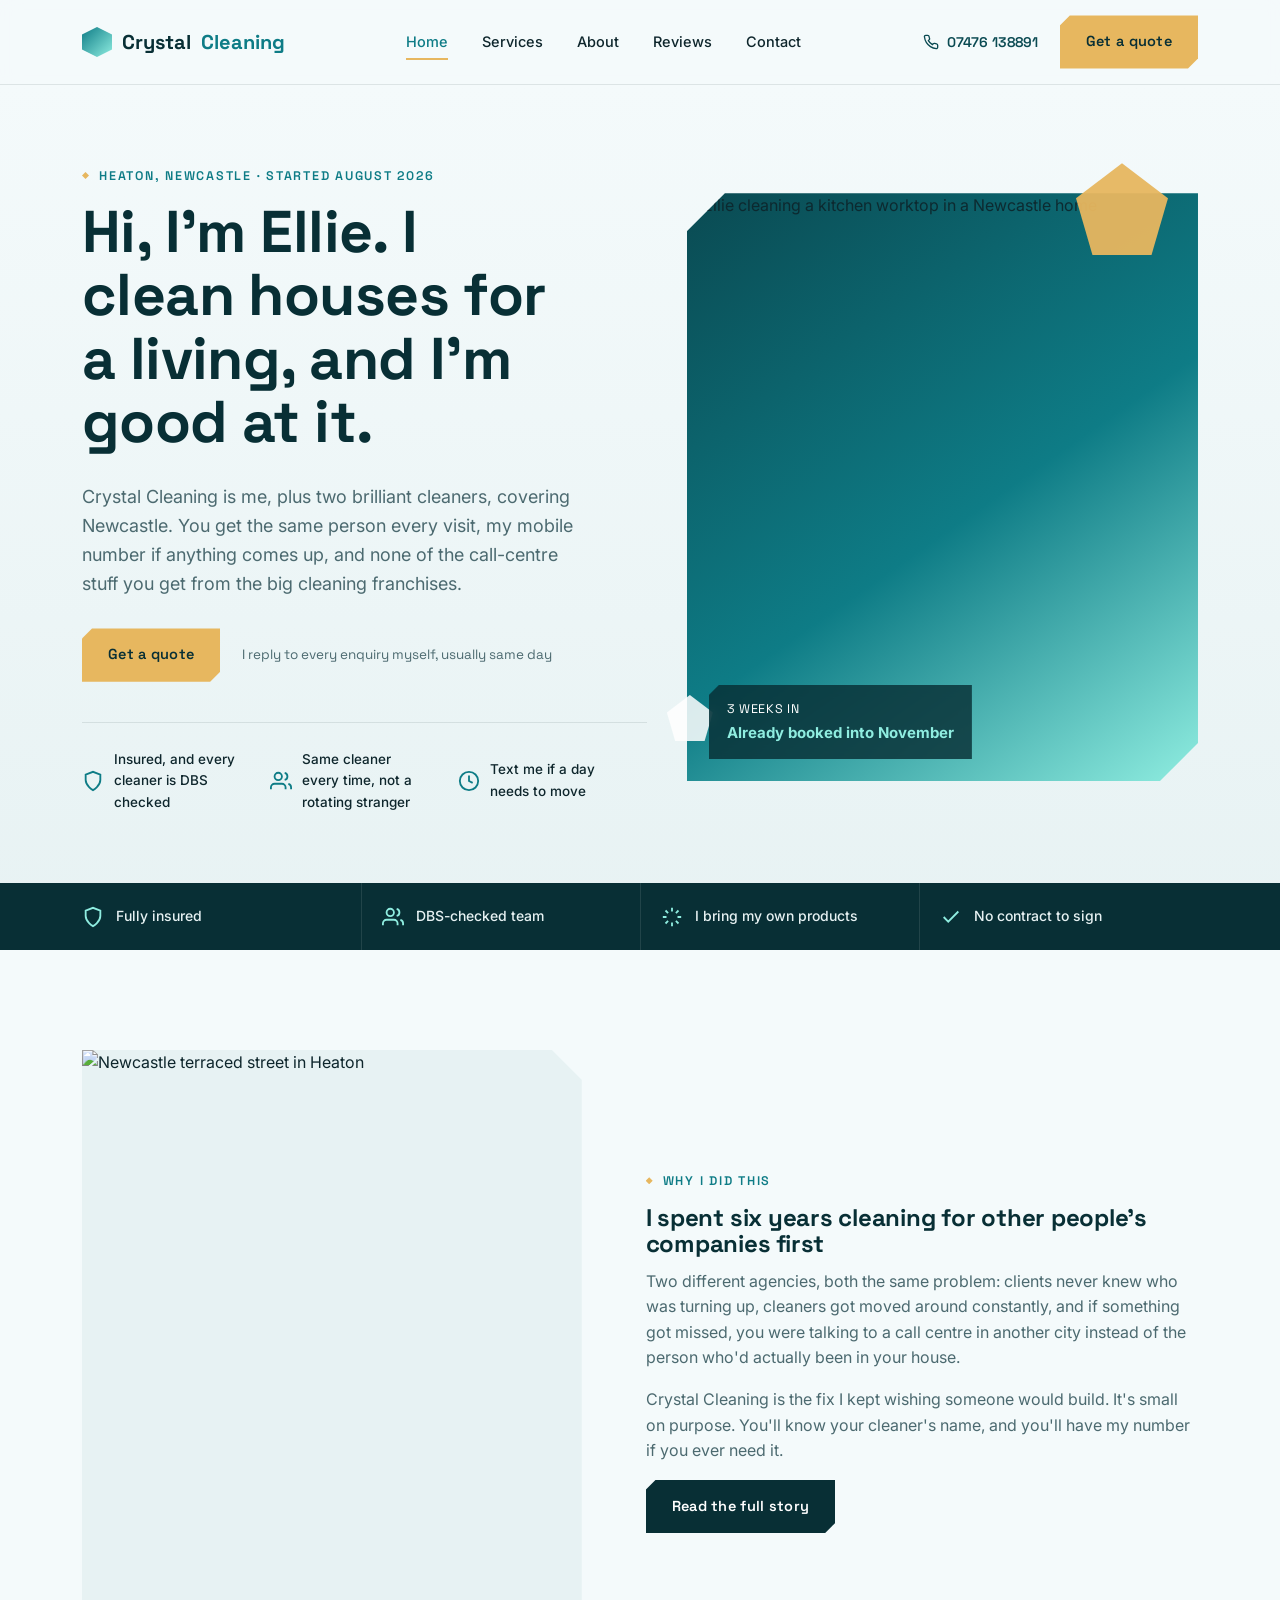
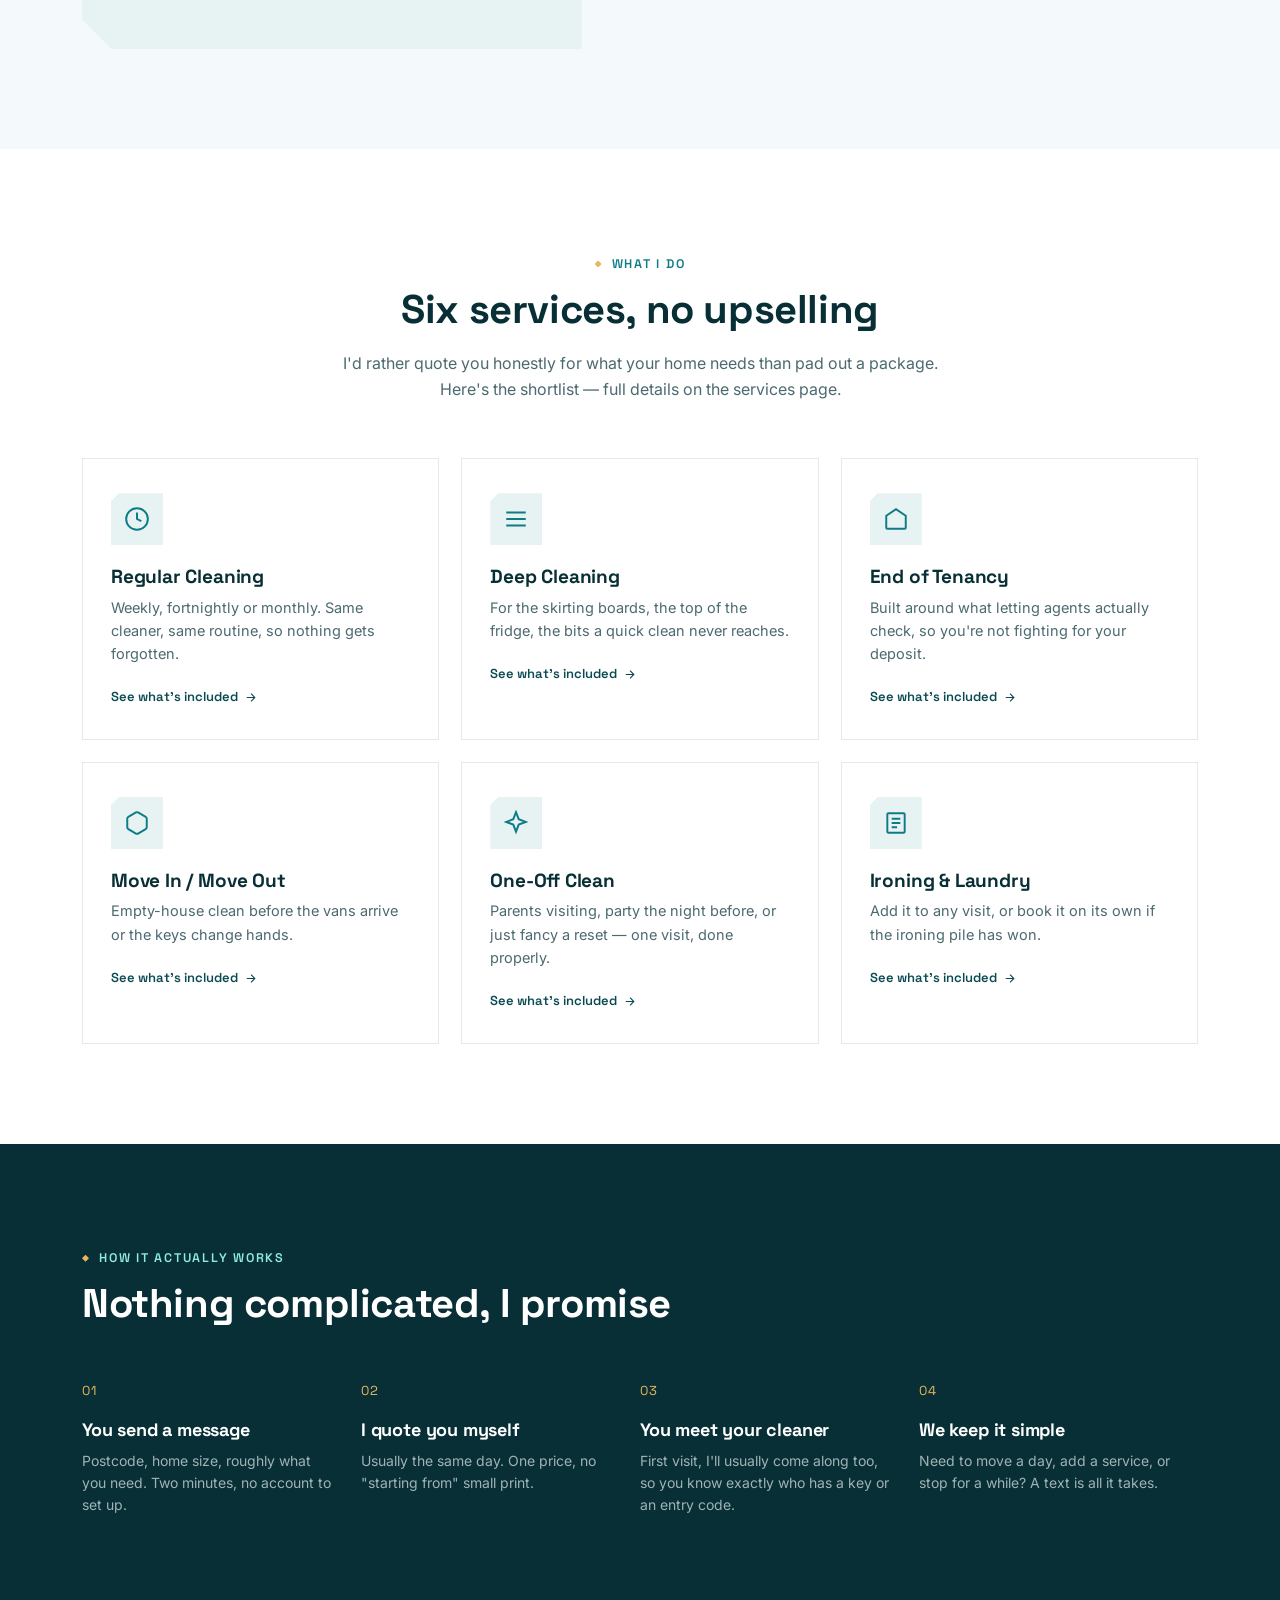
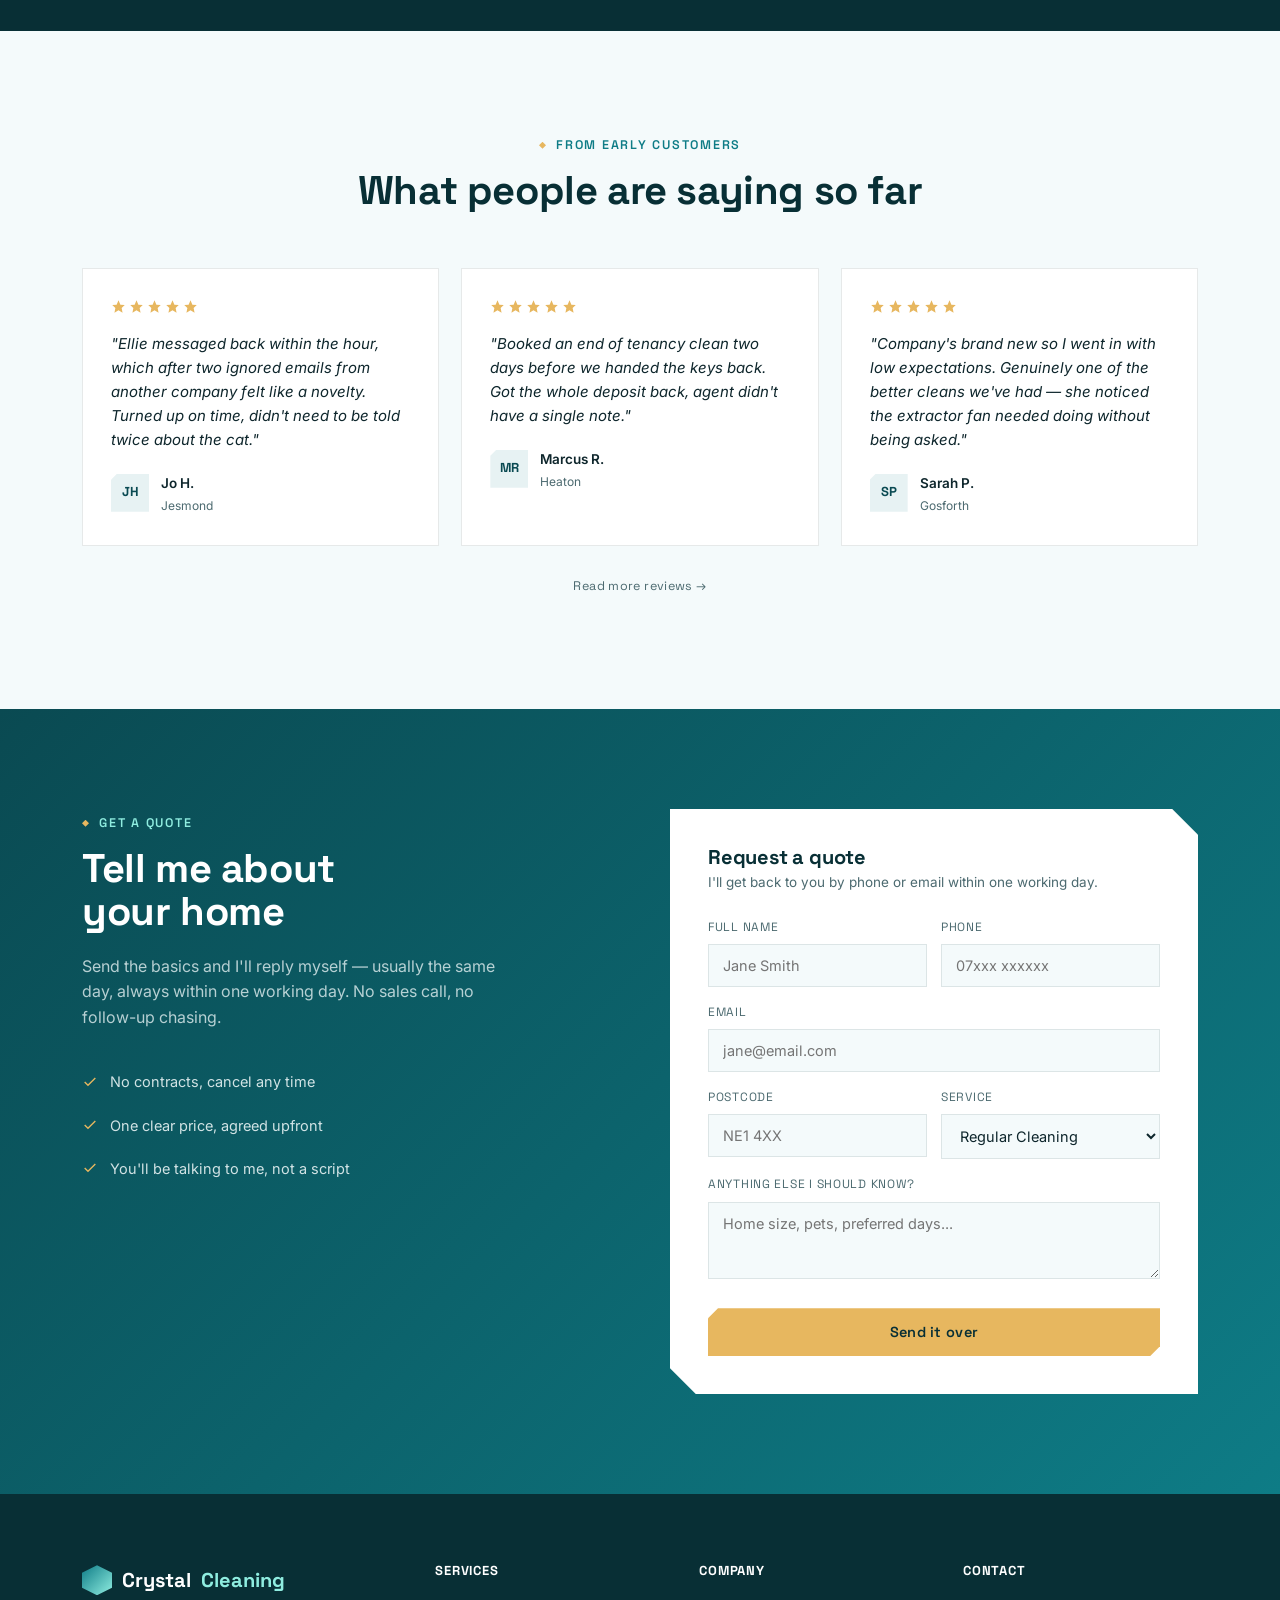
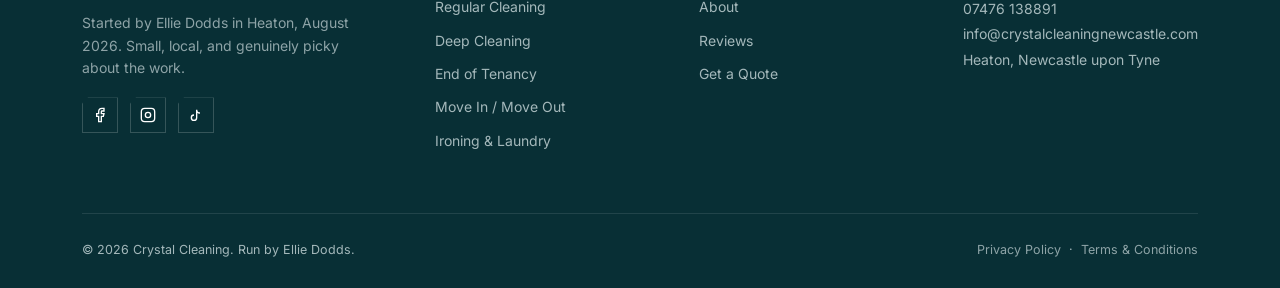
==== commit 0d13d808: "Add files via upload" ====
--- a/index.html
+++ b/index.html
@@ -3,8 +3,8 @@
 <head>
 <meta charset="UTF-8">
 <meta name="viewport" content="width=device-width, initial-scale=1.0">
-<title>Crystal Cleaning — Residential Cleaning in Newcastle upon Tyne</title>
-<meta name="description" content="Crystal Cleaning is Newcastle's newest residential cleaning company. Regular cleans, deep cleans and end of tenancy cleaning from fully insured, vetted local cleaners.">
+<title>Crystal Cleaning — Home Cleaning in Newcastle, Run by Ellie Dodds</title>
+<meta name="description" content="Crystal Cleaning is a small residential cleaning company started by Ellie Dodds in Heaton, August 2026. Same cleaner every visit, text me directly, no call centre.">
 <link rel="preconnect" href="https://fonts.googleapis.com">
 <link rel="preconnect" href="https://fonts.gstatic.com" crossorigin>
 <link href="https://fonts.googleapis.com/css2?family=Space+Grotesk:wght@500;600;700&family=Inter:wght@400;500;600;700&display=swap" rel="stylesheet">
@@ -12,24 +12,22 @@
 </head>
 <body>
 
-<!-- ============ HEADER ============ -->
 <header class="site-header">
   <div class="wrap">
-    <a href="#top" class="logo"><span class="logo-mark"></span>Crystal<span>Cleaning</span></a>
-
+    <a href="index.html" class="logo"><span class="logo-mark"></span>Crystal<span>Cleaning</span></a>
     <nav class="main-nav">
-      <a href="#services">Services</a>
-      <a href="#why-us">Why Us</a>
-      <a href="#reviews">Reviews</a>
-      <a href="#contact">Contact</a>
+      <a href="index.html" class="active">Home</a>
+      <a href="services.html">Services</a>
+      <a href="about.html">About</a>
+      <a href="reviews.html">Reviews</a>
+      <a href="contact.html">Contact</a>
     </nav>
-
     <div class="header-cta">
-      <a href="tel:01914960000" class="header-phone">
+      <a href="tel:07476138891" class="header-phone">
         <svg viewBox="0 0 24 24" fill="none" stroke="currentColor" stroke-width="2"><path d="M22 16.92v3a2 2 0 0 1-2.18 2 19.79 19.79 0 0 1-8.63-3.07 19.5 19.5 0 0 1-6-6 19.79 19.79 0 0 1-3.07-8.67A2 2 0 0 1 4.11 2h3a2 2 0 0 1 2 1.72c.127.96.361 1.903.7 2.81a2 2 0 0 1-.45 2.11L8.09 9.91a16 16 0 0 0 6 6l1.27-1.27a2 2 0 0 1 2.11-.45c.907.339 1.85.573 2.81.7A2 2 0 0 1 22 16.92z"/></svg>
-        0191 496 0000
+        07476 138891
       </a>
-      <a href="#contact" class="btn btn-primary">Get a Free Quote</a>
+      <a href="contact.html" class="btn btn-primary">Get a quote</a>
       <button class="nav-toggle" id="navToggle" aria-label="Open menu">
         <svg viewBox="0 0 24 24" fill="none" stroke="currentColor" stroke-width="2"><line x1="3" y1="6" x2="21" y2="6"/><line x1="3" y1="12" x2="21" y2="12"/><line x1="3" y1="18" x2="21" y2="18"/></svg>
       </button>
@@ -41,11 +39,12 @@
   <button class="mobile-menu-close" id="mobileMenuClose" aria-label="Close menu">
     <svg viewBox="0 0 24 24" fill="none" stroke="currentColor" stroke-width="2"><line x1="18" y1="6" x2="6" y2="18"/><line x1="6" y1="6" x2="18" y2="18"/></svg>
   </button>
-  <a href="#services">Services</a>
-  <a href="#why-us">Why Us</a>
-  <a href="#reviews">Reviews</a>
-  <a href="#contact">Contact</a>
-  <a href="tel:01914960000">0191 496 0000</a>
+  <a href="index.html">Home</a>
+  <a href="services.html">Services</a>
+  <a href="about.html">About</a>
+  <a href="reviews.html">Reviews</a>
+  <a href="contact.html">Contact</a>
+  <a href="tel:07476138891">07476 138891</a>
 </div>
 
 <main id="top">
@@ -54,36 +53,36 @@
   <section class="hero">
     <div class="wrap">
       <div class="hero-copy">
-        <div class="eyebrow">Newcastle upon Tyne · Est. August 2026</div>
-        <h1>A cleaner home, cut&nbsp;to&nbsp;perfection.</h1>
-        <p class="lede">Crystal Cleaning is Newcastle's newest residential cleaning company — regular cleans, deep cleans and everything in between, carried out by vetted local cleaners who treat your home like their own.</p>
+        <div class="eyebrow">Heaton, Newcastle · Started August 2026</div>
+        <h1>Hi, I'm Ellie. I clean houses for a living, and I'm good at it.</h1>
+        <p class="lede">Crystal Cleaning is me, plus two brilliant cleaners, covering Newcastle. You get the same person every visit, my mobile number if anything comes up, and none of the call-centre stuff you get from the big cleaning franchises.</p>
         <div class="hero-actions">
-          <a href="#contact" class="btn btn-primary">Get your free quote</a>
-          <span class="hero-note">Quotes in 24 hours · No contract required</span>
+          <a href="contact.html" class="btn btn-primary">Get a quote</a>
+          <span class="hero-note">I reply to every enquiry myself, usually same day</span>
         </div>
         <div class="hero-stats">
           <div>
             <svg viewBox="0 0 24 24" fill="none" stroke="currentColor" stroke-width="2"><path d="M12 22s8-4.5 8-11V5l-8-3-8 3v6c0 6.5 8 11 8 11z"/></svg>
-            <span>Fully insured &amp; DBS-checked</span>
+            <span>Insured, and every cleaner is DBS checked</span>
           </div>
           <div>
-            <svg viewBox="0 0 24 24" fill="none" stroke="currentColor" stroke-width="2"><path d="M12 2v4M12 18v4M4.93 4.93l2.83 2.83M16.24 16.24l2.83 2.83M2 12h4M18 12h4M4.93 19.07l2.83-2.83M16.24 7.76l2.83-2.83"/></svg>
-            <span>Eco-conscious products</span>
+            <svg viewBox="0 0 24 24" fill="none" stroke="currentColor" stroke-width="2"><path d="M17 21v-2a4 4 0 0 0-4-4H5a4 4 0 0 0-4 4v2"/><circle cx="9" cy="7" r="4"/><path d="M23 21v-2a4 4 0 0 0-3-3.87"/><path d="M16 3.13a4 4 0 0 1 0 7.75"/></svg>
+            <span>Same cleaner every time, not a rotating stranger</span>
           </div>
           <div>
             <svg viewBox="0 0 24 24" fill="none" stroke="currentColor" stroke-width="2"><circle cx="12" cy="12" r="10"/><polyline points="12 6 12 12 16 14"/></svg>
-            <span>Book around your schedule</span>
+            <span>Text me if a day needs to move</span>
           </div>
         </div>
       </div>
 
       <div class="hero-visual">
         <div class="frame">
-          <img src="https://images.unsplash.com/photo-1600585154340-be6161a56a0c?q=80&w=1200&auto=format&fit=crop" alt="Bright, freshly cleaned Newcastle living room">
+          <img src="https://images.unsplash.com/photo-1581578731548-c64695cc6952?q=80&w=1200&auto=format&fit=crop" alt="Ellie cleaning a kitchen worktop in a Newcastle home">
         </div>
         <div class="shard shard-1"></div>
         <div class="shard shard-2"></div>
-        <div class="badge">Just Launched<strong>Now booking across Newcastle</strong></div>
+        <div class="badge">3 weeks in<strong>Already booked into November</strong></div>
       </div>
     </div>
 
@@ -91,150 +90,107 @@
       <div class="wrap">
         <div class="trust-item">
           <svg viewBox="0 0 24 24" fill="none" stroke="currentColor" stroke-width="2"><path d="M12 22s8-4.5 8-11V5l-8-3-8 3v6c0 6.5 8 11 8 11z"/></svg>
-          Fully insured cleans
+          Fully insured
         </div>
         <div class="trust-item">
           <svg viewBox="0 0 24 24" fill="none" stroke="currentColor" stroke-width="2"><path d="M17 21v-2a4 4 0 0 0-4-4H5a4 4 0 0 0-4 4v2"/><circle cx="9" cy="7" r="4"/><path d="M23 21v-2a4 4 0 0 0-3-3.87"/><path d="M16 3.13a4 4 0 0 1 0 7.75"/></svg>
-          Vetted, DBS-checked team
+          DBS-checked team
         </div>
         <div class="trust-item">
           <svg viewBox="0 0 24 24" fill="none" stroke="currentColor" stroke-width="2"><path d="M12 2v4M12 18v4M4.93 4.93l2.83 2.83M16.24 16.24l2.83 2.83M2 12h4M18 12h4M4.93 19.07l2.83-2.83M16.24 7.76l2.83-2.83"/></svg>
-          Eco-friendly products
+          I bring my own products
         </div>
         <div class="trust-item">
           <svg viewBox="0 0 24 24" fill="none" stroke="currentColor" stroke-width="2"><path d="M20 6L9 17l-5-5"/></svg>
-          Satisfaction guaranteed
-        </div>
-      </div>
-    </div>
-  </section>
-
-  <!-- ============ SERVICES ============ -->
-  <section class="section" id="services">
-    <div class="wrap">
-      <div class="section-head center">
-        <div class="eyebrow">Services</div>
-        <h2>Cleaning, cut to fit your home</h2>
-        <p>From a light weekly refresh to a full end-of-tenancy turnaround, every service is tailored to your home and how you live in it.</p>
-      </div>
-
-      <div class="services-grid">
-
-        <div class="service-card reveal">
-          <div class="service-icon">
-            <svg viewBox="0 0 24 24" fill="none" stroke="currentColor" stroke-width="1.8"><circle cx="12" cy="12" r="10"/><path d="M12 6v6l4 2"/></svg>
-          </div>
-          <h3>Regular Cleaning</h3>
-          <p>Weekly, fortnightly or monthly visits that keep your home consistently spotless, without the disruption.</p>
-          <a href="#feature" class="link">Learn more <svg viewBox="0 0 24 24" fill="none" stroke="currentColor" stroke-width="2"><path d="M5 12h14M13 5l7 7-7 7"/></svg></a>
-        </div>
-
-        <div class="service-card reveal">
-          <div class="service-icon">
-            <svg viewBox="0 0 24 24" fill="none" stroke="currentColor" stroke-width="1.8"><path d="M3 6h18M3 12h18M3 18h18"/></svg>
-          </div>
-          <h3>Deep Cleaning</h3>
-          <p>A thorough top-to-bottom clean covering the details a regular clean doesn't reach — perfect as a one-off reset.</p>
-          <a href="#contact" class="link">Get a quote <svg viewBox="0 0 24 24" fill="none" stroke="currentColor" stroke-width="2"><path d="M5 12h14M13 5l7 7-7 7"/></svg></a>
-        </div>
-
-        <div class="service-card reveal">
-          <div class="service-icon">
-            <svg viewBox="0 0 24 24" fill="none" stroke="currentColor" stroke-width="1.8"><path d="M3 9l9-6 9 6v11a1 1 0 0 1-1 1H4a1 1 0 0 1-1-1z"/></svg>
-          </div>
-          <h3>End of Tenancy</h3>
-          <p>A detailed move-out clean built to satisfy landlords and letting agents, so your deposit comes back in full.</p>
-          <a href="#contact" class="link">Get a quote <svg viewBox="0 0 24 24" fill="none" stroke="currentColor" stroke-width="2"><path d="M5 12h14M13 5l7 7-7 7"/></svg></a>
-        </div>
-
-        <div class="service-card reveal">
-          <div class="service-icon">
-            <svg viewBox="0 0 24 24" fill="none" stroke="currentColor" stroke-width="1.8"><path d="M21 16V8a2 2 0 0 0-1-1.73l-7-4a2 2 0 0 0-2 0l-7 4A2 2 0 0 0 3 8v8a2 2 0 0 0 1 1.73l7 4a2 2 0 0 0 2 0l7-4A2 2 0 0 0 21 16z"/><polyline points="3.27 6.96 12 12.01 20.73 6.96"/><line x1="12" y1="22.08" x2="12" y2="12"/></svg>
-          </div>
-          <h3>Move In / Move Out</h3>
-          <p>Start fresh in a new home or leave your old one spotless — box-free, dust-free and ready to hand over.</p>
-          <a href="#contact" class="link">Get a quote <svg viewBox="0 0 24 24" fill="none" stroke="currentColor" stroke-width="2"><path d="M5 12h14M13 5l7 7-7 7"/></svg></a>
-        </div>
-
-        <div class="service-card reveal">
-          <div class="service-icon">
-            <svg viewBox="0 0 24 24" fill="none" stroke="currentColor" stroke-width="1.8"><path d="M12 2l2.5 6.5L21 11l-6.5 2.5L12 20l-2.5-6.5L3 11l6.5-2.5z"/></svg>
-          </div>
-          <h3>One-Off Sparkle Clean</h3>
-          <p>Hosting, moving, or just need a hand — a single visit that gets every room guest-ready.</p>
-          <a href="#contact" class="link">Get a quote <svg viewBox="0 0 24 24" fill="none" stroke="currentColor" stroke-width="2"><path d="M5 12h14M13 5l7 7-7 7"/></svg></a>
-        </div>
-
-        <div class="service-card reveal">
-          <div class="service-icon">
-            <svg viewBox="0 0 24 24" fill="none" stroke="currentColor" stroke-width="1.8"><rect x="4" y="3" width="16" height="18" rx="1"/><path d="M8 8h8M8 12h8M8 16h5"/></svg>
-          </div>
-          <h3>Ironing &amp; Laundry</h3>
-          <p>Washed, dried, pressed and folded — add it on to any clean or book it as a standalone service.</p>
-          <a href="#contact" class="link">Get a quote <svg viewBox="0 0 24 24" fill="none" stroke="currentColor" stroke-width="2"><path d="M5 12h14M13 5l7 7-7 7"/></svg></a>
-        </div>
-
-      </div>
-    </div>
-  </section>
-
-  <!-- ============ FEATURE: REGULAR CLEANING ============ -->
-  <section class="section section-alt" id="feature">
+          No contract to sign
+        </div>
+      </div>
+    </div>
+  </section>
+
+  <!-- ============ WHY I STARTED (short) ============ -->
+  <section class="section">
     <div class="wrap">
       <div class="feature">
         <div class="feature-img reveal">
           <div class="frame">
-            <img src="https://images.unsplash.com/photo-1585421514738-01798e348b17?q=80&w=1000&auto=format&fit=crop" alt="Cleaner tidying a bright Newcastle kitchen">
+            <img src="https://images.unsplash.com/photo-1518780664697-55e3ad937233?q=80&w=1000&auto=format&fit=crop" alt="Newcastle terraced street in Heaton">
           </div>
         </div>
         <div class="feature-copy">
-          <div class="eyebrow">Regular Cleaning</div>
-          <h2>Regular cleans that fit around your life</h2>
-          <p>Choose weekly, fortnightly or monthly visits from the same trusted cleaner, so your home stays effortlessly maintained without you having to think about it.</p>
-          <ul class="checklist">
-            <li><svg viewBox="0 0 24 24" fill="none" stroke="currentColor" stroke-width="2"><path d="M20 6L9 17l-5-5"/></svg> Dusting throughout, including skirting boards and edges</li>
-            <li><svg viewBox="0 0 24 24" fill="none" stroke="currentColor" stroke-width="2"><path d="M20 6L9 17l-5-5"/></svg> Vacuuming, mopping and floor care in every room</li>
-            <li><svg viewBox="0 0 24 24" fill="none" stroke="currentColor" stroke-width="2"><path d="M20 6L9 17l-5-5"/></svg> Kitchen worktops, sink and exterior of cupboards</li>
-            <li><svg viewBox="0 0 24 24" fill="none" stroke="currentColor" stroke-width="2"><path d="M20 6L9 17l-5-5"/></svg> Bathroom clean — sinks, toilets, showers and baths</li>
-            <li><svg viewBox="0 0 24 24" fill="none" stroke="currentColor" stroke-width="2"><path d="M20 6L9 17l-5-5"/></svg> Mirrors and accessible surfaces, finished throughout</li>
-          </ul>
-          <a href="#contact" class="btn btn-dark">Book your first clean</a>
-        </div>
-      </div>
-    </div>
-  </section>
-
-  <!-- ============ EXTRAS ============ -->
-  <section class="section">
-    <div class="wrap">
-      <div class="section-head">
-        <div class="eyebrow">Popular Extras</div>
-        <h2>Finishing touches for every room</h2>
-      </div>
-      <div class="extras-scroller">
-
-        <div class="extra-card reveal">
-          <img src="https://images.unsplash.com/photo-1527515637462-cff94eecc1ac?q=80&w=600&auto=format&fit=crop" alt="Clean window">
-          <div class="tint"></div>
-          <div class="label"><h4>Windows &amp; Frames</h4><p>Streak-free, inside and out</p></div>
-        </div>
-
-        <div class="extra-card reveal">
-          <img src="https://images.unsplash.com/photo-1585421514738-01798e348b17?q=80&w=600&auto=format&fit=crop" alt="Clean oven">
-          <div class="tint"></div>
-          <div class="label"><h4>Oven Cleaning</h4><p>Grease-free, ready to cook</p></div>
-        </div>
-
-        <div class="extra-card reveal">
-          <img src="https://images.unsplash.com/photo-1616627988873-30ffb2fd88d1?q=80&w=600&auto=format&fit=crop" alt="Fresh bedding">
-          <div class="tint"></div>
-          <div class="label"><h4>Bed Changes</h4><p>Fresh linen, every visit</p></div>
-        </div>
-
-        <div class="extra-card reveal">
-          <img src="https://images.unsplash.com/photo-1558317374-067fb5f30001?q=80&w=600&auto=format&fit=crop" alt="Clean carpet">
-          <div class="tint"></div>
-          <div class="label"><h4>Carpet Cleaning</h4><p>Lift dirt, refresh the pile</p></div>
+          <div class="eyebrow">Why I did this</div>
+          <h2>I spent six years cleaning for other people's companies first</h2>
+          <p>Two different agencies, both the same problem: clients never knew who was turning up, cleaners got moved around constantly, and if something got missed, you were talking to a call centre in another city instead of the person who'd actually been in your house.</p>
+          <p>Crystal Cleaning is the fix I kept wishing someone would build. It's small on purpose. You'll know your cleaner's name, and you'll have my number if you ever need it.</p>
+          <a href="about.html" class="btn btn-dark">Read the full story</a>
+        </div>
+      </div>
+    </div>
+  </section>
+
+  <!-- ============ SERVICES OVERVIEW ============ -->
+  <section class="section section-alt" id="services">
+    <div class="wrap">
+      <div class="section-head center">
+        <div class="eyebrow">What I do</div>
+        <h2>Six services, no upselling</h2>
+        <p>I'd rather quote you honestly for what your home needs than pad out a package. Here's the shortlist — full details on the services page.</p>
+      </div>
+
+      <div class="services-grid">
+
+        <div class="service-card reveal">
+          <div class="service-icon">
+            <svg viewBox="0 0 24 24" fill="none" stroke="currentColor" stroke-width="1.8"><circle cx="12" cy="12" r="10"/><path d="M12 6v6l4 2"/></svg>
+          </div>
+          <h3>Regular Cleaning</h3>
+          <p>Weekly, fortnightly or monthly. Same cleaner, same routine, so nothing gets forgotten.</p>
+          <a href="services.html#regular" class="link">See what's included <svg viewBox="0 0 24 24" fill="none" stroke="currentColor" stroke-width="2"><path d="M5 12h14M13 5l7 7-7 7"/></svg></a>
+        </div>
+
+        <div class="service-card reveal">
+          <div class="service-icon">
+            <svg viewBox="0 0 24 24" fill="none" stroke="currentColor" stroke-width="1.8"><path d="M3 6h18M3 12h18M3 18h18"/></svg>
+          </div>
+          <h3>Deep Cleaning</h3>
+          <p>For the skirting boards, the top of the fridge, the bits a quick clean never reaches.</p>
+          <a href="services.html#deep" class="link">See what's included <svg viewBox="0 0 24 24" fill="none" stroke="currentColor" stroke-width="2"><path d="M5 12h14M13 5l7 7-7 7"/></svg></a>
+        </div>
+
+        <div class="service-card reveal">
+          <div class="service-icon">
+            <svg viewBox="0 0 24 24" fill="none" stroke="currentColor" stroke-width="1.8"><path d="M3 9l9-6 9 6v11a1 1 0 0 1-1 1H4a1 1 0 0 1-1-1z"/></svg>
+          </div>
+          <h3>End of Tenancy</h3>
+          <p>Built around what letting agents actually check, so you're not fighting for your deposit.</p>
+          <a href="services.html#tenancy" class="link">See what's included <svg viewBox="0 0 24 24" fill="none" stroke="currentColor" stroke-width="2"><path d="M5 12h14M13 5l7 7-7 7"/></svg></a>
+        </div>
+
+        <div class="service-card reveal">
+          <div class="service-icon">
+            <svg viewBox="0 0 24 24" fill="none" stroke="currentColor" stroke-width="1.8"><path d="M21 16V8a2 2 0 0 0-1-1.73l-7-4a2 2 0 0 0-2 0l-7 4A2 2 0 0 0 3 8v8a2 2 0 0 0 1 1.73l7 4a2 2 0 0 0 2 0l7-4A2 2 0 0 0 21 16z"/></svg>
+          </div>
+          <h3>Move In / Move Out</h3>
+          <p>Empty-house clean before the vans arrive or the keys change hands.</p>
+          <a href="services.html#moving" class="link">See what's included <svg viewBox="0 0 24 24" fill="none" stroke="currentColor" stroke-width="2"><path d="M5 12h14M13 5l7 7-7 7"/></svg></a>
+        </div>
+
+        <div class="service-card reveal">
+          <div class="service-icon">
+            <svg viewBox="0 0 24 24" fill="none" stroke="currentColor" stroke-width="1.8"><path d="M12 2l2.5 6.5L21 11l-6.5 2.5L12 20l-2.5-6.5L3 11l6.5-2.5z"/></svg>
+          </div>
+          <h3>One-Off Clean</h3>
+          <p>Parents visiting, party the night before, or just fancy a reset — one visit, done properly.</p>
+          <a href="services.html#one-off" class="link">See what's included <svg viewBox="0 0 24 24" fill="none" stroke="currentColor" stroke-width="2"><path d="M5 12h14M13 5l7 7-7 7"/></svg></a>
+        </div>
+
+        <div class="service-card reveal">
+          <div class="service-icon">
+            <svg viewBox="0 0 24 24" fill="none" stroke="currentColor" stroke-width="1.8"><rect x="4" y="3" width="16" height="18" rx="1"/><path d="M8 8h8M8 12h8M8 16h5"/></svg>
+          </div>
+          <h3>Ironing &amp; Laundry</h3>
+          <p>Add it to any visit, or book it on its own if the ironing pile has won.</p>
+          <a href="services.html#ironing" class="link">See what's included <svg viewBox="0 0 24 24" fill="none" stroke="currentColor" stroke-width="2"><path d="M5 12h14M13 5l7 7-7 7"/></svg></a>
         </div>
 
       </div>
@@ -245,83 +201,40 @@
   <section class="section process">
     <div class="wrap">
       <div class="section-head">
-        <div class="eyebrow">How It Works</div>
-        <h2>From first quote to a spotless home</h2>
+        <div class="eyebrow">How it actually works</div>
+        <h2>Nothing complicated, I promise</h2>
       </div>
       <div class="process-grid">
         <div class="process-step reveal">
           <div class="process-num">01</div>
-          <h3>Tell us about your home</h3>
-          <p>Share your postcode, home size and what matters most — takes under two minutes.</p>
+          <h3>You send a message</h3>
+          <p>Postcode, home size, roughly what you need. Two minutes, no account to set up.</p>
         </div>
         <div class="process-step reveal">
           <div class="process-num">02</div>
-          <h3>Get a tailored quote</h3>
-          <p>We'll come back with clear, upfront pricing within 24 hours — no hidden extras.</p>
+          <h3>I quote you myself</h3>
+          <p>Usually the same day. One price, no "starting from" small print.</p>
         </div>
         <div class="process-step reveal">
           <div class="process-num">03</div>
-          <h3>Meet your cleaner</h3>
-          <p>A vetted, DBS-checked local cleaner is matched to your home and your schedule.</p>
+          <h3>You meet your cleaner</h3>
+          <p>First visit, I'll usually come along too, so you know exactly who has a key or an entry code.</p>
         </div>
         <div class="process-step reveal">
           <div class="process-num">04</div>
-          <h3>Enjoy the shine</h3>
-          <p>Sit back while we take care of it — and adjust or reschedule any time you like.</p>
-        </div>
-      </div>
-    </div>
-  </section>
-
-  <!-- ============ WHY US ============ -->
-  <section class="section" id="why-us">
+          <h3>We keep it simple</h3>
+          <p>Need to move a day, add a service, or stop for a while? A text is all it takes.</p>
+        </div>
+      </div>
+    </div>
+  </section>
+
+  <!-- ============ REVIEWS SNIPPET ============ -->
+  <section class="section" id="reviews">
     <div class="wrap">
       <div class="section-head center">
-        <div class="eyebrow">Why Crystal Cleaning</div>
-        <h2>New to Newcastle, built on trust</h2>
-        <p>We're just getting started in Newcastle — which means every home gets our full attention, and every clean is a chance to earn a customer for life.</p>
-      </div>
-      <div class="why-grid">
-        <div class="why-item reveal">
-          <svg viewBox="0 0 24 24" fill="none" stroke="currentColor" stroke-width="1.8"><path d="M12 22s8-4.5 8-11V5l-8-3-8 3v6c0 6.5 8 11 8 11z"/></svg>
-          <h3>Fully insured &amp; managed</h3>
-          <p>Every clean is covered, so you can relax knowing your home is in safe hands.</p>
-        </div>
-        <div class="why-item reveal">
-          <svg viewBox="0 0 24 24" fill="none" stroke="currentColor" stroke-width="1.8"><path d="M9 12l2 2 4-4M12 22s8-4.5 8-11V5l-8-3-8 3v6c0 6.5 8 11 8 11z"/></svg>
-          <h3>DBS-checked cleaners</h3>
-          <p>Every member of the team is background-checked before they step through your door.</p>
-        </div>
-        <div class="why-item reveal">
-          <svg viewBox="0 0 24 24" fill="none" stroke="currentColor" stroke-width="1.8"><path d="M12 2v4M12 18v4M4.93 4.93l2.83 2.83M16.24 16.24l2.83 2.83M2 12h4M18 12h4M4.93 19.07l2.83-2.83M16.24 7.76l2.83-2.83"/></svg>
-          <h3>Eco-friendly products</h3>
-          <p>Effective, low-impact cleaning products that are kind to your home and the planet.</p>
-        </div>
-        <div class="why-item reveal">
-          <svg viewBox="0 0 24 24" fill="none" stroke="currentColor" stroke-width="1.8"><circle cx="12" cy="12" r="10"/><polyline points="12 6 12 12 16 14"/></svg>
-          <h3>Scheduling flexibility</h3>
-          <p>Reschedule, pause or adjust your clean whenever life gets in the way — no penalties.</p>
-        </div>
-        <div class="why-item reveal">
-          <svg viewBox="0 0 24 24" fill="none" stroke="currentColor" stroke-width="1.8"><path d="M20 6L9 17l-5-5"/></svg>
-          <h3>Satisfaction guarantee</h3>
-          <p>Not happy with a visit? Tell us within 24 hours and we'll put it right, free of charge.</p>
-        </div>
-        <div class="why-item reveal">
-          <svg viewBox="0 0 24 24" fill="none" stroke="currentColor" stroke-width="1.8"><path d="M3 21l6-6M12.5 15.5L21 7a2.121 2.121 0 0 0-3-3l-8.5 8.5M15 6l3 3"/></svg>
-          <h3>Local, not corporate</h3>
-          <p>Newcastle-based and Newcastle-run — real people who know the local area.</p>
-        </div>
-      </div>
-    </div>
-  </section>
-
-  <!-- ============ TESTIMONIALS ============ -->
-  <section class="section section-alt" id="reviews">
-    <div class="wrap">
-      <div class="section-head center">
-        <div class="eyebrow">Reviews</div>
-        <h2>What early customers are saying</h2>
+        <div class="eyebrow">From early customers</div>
+        <h2>What people are saying so far</h2>
       </div>
       <div class="testimonial-track">
 
@@ -333,7 +246,7 @@
             <svg viewBox="0 0 24 24" fill="currentColor"><polygon points="12 2 15 9 22 9.5 17 14.5 18.5 22 12 18 5.5 22 7 14.5 2 9.5 9 9"/></svg>
             <svg viewBox="0 0 24 24" fill="currentColor"><polygon points="12 2 15 9 22 9.5 17 14.5 18.5 22 12 18 5.5 22 7 14.5 2 9.5 9 9"/></svg>
           </div>
-          <p>"Booked Crystal Cleaning for our first regular clean and the difference was immediate. Friendly, thorough and easy to schedule."</p>
+          <p>"Ellie messaged back within the hour, which after two ignored emails from another company felt like a novelty. Turned up on time, didn't need to be told twice about the cat."</p>
           <div class="testimonial-who">
             <div class="testimonial-avatar">JH</div>
             <div><span>Jo H.</span><small>Jesmond</small></div>
@@ -348,7 +261,7 @@
             <svg viewBox="0 0 24 24" fill="currentColor"><polygon points="12 2 15 9 22 9.5 17 14.5 18.5 22 12 18 5.5 22 7 14.5 2 9.5 9 9"/></svg>
             <svg viewBox="0 0 24 24" fill="currentColor"><polygon points="12 2 15 9 22 9.5 17 14.5 18.5 22 12 18 5.5 22 7 14.5 2 9.5 9 9"/></svg>
           </div>
-          <p>"Used them for an end of tenancy clean and got our full deposit back. Would recommend to anyone in Newcastle."</p>
+          <p>"Booked an end of tenancy clean two days before we handed the keys back. Got the whole deposit back, agent didn't have a single note."</p>
           <div class="testimonial-who">
             <div class="testimonial-avatar">MR</div>
             <div><span>Marcus R.</span><small>Heaton</small></div>
@@ -363,7 +276,7 @@
             <svg viewBox="0 0 24 24" fill="currentColor"><polygon points="12 2 15 9 22 9.5 17 14.5 18.5 22 12 18 5.5 22 7 14.5 2 9.5 9 9"/></svg>
             <svg viewBox="0 0 24 24" fill="currentColor"><polygon points="12 2 15 9 22 9.5 17 14.5 18.5 22 12 18 5.5 22 7 14.5 2 9.5 9 9"/></svg>
           </div>
-          <p>"Really impressed for a brand new company — professional, on time, and the attention to detail in the kitchen was spot on."</p>
+          <p>"Company's brand new so I went in with low expectations. Genuinely one of the better cleans we've had — she noticed the extractor fan needed doing without being asked."</p>
           <div class="testimonial-who">
             <div class="testimonial-avatar">SP</div>
             <div><span>Sarah P.</span><small>Gosforth</small></div>
@@ -371,7 +284,7 @@
         </div>
 
       </div>
-      <p class="testimonial-note">Sample reviews shown ahead of launch — swap in real customer feedback as it comes in.</p>
+      <p class="testimonial-note"><a href="reviews.html">Read more reviews →</a></p>
     </div>
   </section>
 
@@ -380,18 +293,18 @@
     <div class="wrap">
       <div class="quote-copy">
         <div class="eyebrow">Get A Quote</div>
-        <h2>Let's get your home sparkling</h2>
-        <p>Tell us a little about your home and we'll come back with a clear, no-obligation quote — usually within 24 hours.</p>
+        <h2>Tell me about your home</h2>
+        <p>Send the basics and I'll reply myself — usually the same day, always within one working day. No sales call, no follow-up chasing.</p>
         <ul class="quote-list">
           <li><svg viewBox="0 0 24 24" fill="none" stroke="currentColor" stroke-width="2"><path d="M20 6L9 17l-5-5"/></svg> No contracts, cancel any time</li>
-          <li><svg viewBox="0 0 24 24" fill="none" stroke="currentColor" stroke-width="2"><path d="M20 6L9 17l-5-5"/></svg> Transparent, fixed pricing</li>
-          <li><svg viewBox="0 0 24 24" fill="none" stroke="currentColor" stroke-width="2"><path d="M20 6L9 17l-5-5"/></svg> Newcastle-based cleaners</li>
+          <li><svg viewBox="0 0 24 24" fill="none" stroke="currentColor" stroke-width="2"><path d="M20 6L9 17l-5-5"/></svg> One clear price, agreed upfront</li>
+          <li><svg viewBox="0 0 24 24" fill="none" stroke="currentColor" stroke-width="2"><path d="M20 6L9 17l-5-5"/></svg> You'll be talking to me, not a script</li>
         </ul>
       </div>
 
       <form class="quote-form" id="quoteForm">
-        <h3>Request your free quote</h3>
-        <p class="sub">We'll reply by phone or email within one working day.</p>
+        <h3>Request a quote</h3>
+        <p class="sub">I'll get back to you by phone or email within one working day.</p>
 
         <div class="field-row">
           <div class="field">
@@ -428,25 +341,24 @@
         </div>
 
         <div class="field">
-          <label for="message">Anything else we should know?</label>
+          <label for="message">Anything else I should know?</label>
           <textarea id="message" name="message" rows="3" placeholder="Home size, pets, preferred days..."></textarea>
         </div>
 
-        <button type="submit" class="btn btn-primary">Send my quote request</button>
-        <p class="form-status" id="formStatus">Thanks — we'll be in touch within 24 hours.</p>
+        <button type="submit" class="btn btn-primary">Send it over</button>
+        <p class="form-status" id="formStatus">Thanks — I'll be in touch within a day.</p>
       </form>
     </div>
   </section>
 
 </main>
 
-<!-- ============ FOOTER ============ -->
 <footer class="site-footer">
   <div class="wrap">
     <div class="footer-top">
       <div class="footer-brand">
-        <a href="#top" class="logo"><span class="logo-mark"></span>Crystal<span>Cleaning</span></a>
-        <p>Newcastle's newest residential cleaning company. Founded August 2026, built on trust, insurance and a genuine care for your home.</p>
+        <a href="index.html" class="logo"><span class="logo-mark"></span>Crystal<span>Cleaning</span></a>
+        <p>Started by Ellie Dodds in Heaton, August 2026. Small, local, and genuinely picky about the work.</p>
         <div class="footer-socials">
           <a href="#" aria-label="Facebook"><svg viewBox="0 0 24 24" fill="none" stroke="currentColor" stroke-width="2"><path d="M18 2h-3a5 5 0 0 0-5 5v3H7v4h3v8h4v-8h3l1-4h-4V7a1 1 0 0 1 1-1h3z"/></svg></a>
           <a href="#" aria-label="Instagram"><svg viewBox="0 0 24 24" fill="none" stroke="currentColor" stroke-width="2"><rect x="2" y="2" width="20" height="20" rx="5"/><circle cx="12" cy="12" r="4"/><line x1="17.5" y1="6.5" x2="17.5" y2="6.5"/></svg></a>
@@ -457,36 +369,35 @@
       <div class="footer-col">
         <h4>Services</h4>
         <ul>
-          <li><a href="#services">Regular Cleaning</a></li>
-          <li><a href="#services">Deep Cleaning</a></li>
-          <li><a href="#services">End of Tenancy</a></li>
-          <li><a href="#services">Move In / Move Out</a></li>
-          <li><a href="#services">Ironing &amp; Laundry</a></li>
+          <li><a href="services.html#regular">Regular Cleaning</a></li>
+          <li><a href="services.html#deep">Deep Cleaning</a></li>
+          <li><a href="services.html#tenancy">End of Tenancy</a></li>
+          <li><a href="services.html#moving">Move In / Move Out</a></li>
+          <li><a href="services.html#ironing">Ironing &amp; Laundry</a></li>
         </ul>
       </div>
 
       <div class="footer-col">
         <h4>Company</h4>
         <ul>
-          <li><a href="#why-us">Why Us</a></li>
-          <li><a href="#reviews">Reviews</a></li>
-          <li><a href="#contact">Get a Quote</a></li>
-          <li><a href="#">Careers</a></li>
+          <li><a href="about.html">About</a></li>
+          <li><a href="reviews.html">Reviews</a></li>
+          <li><a href="contact.html">Get a Quote</a></li>
         </ul>
       </div>
 
       <div class="footer-col">
         <h4>Contact</h4>
         <address>
-          0191 496 0000<br>
-          hello@crystalcleaning.co.uk<br>
-          Newcastle upon Tyne, UK
+          07476 138891<br>
+          info@crystalcleaningnewcastle.com<br>
+          Heaton, Newcastle upon Tyne
         </address>
       </div>
     </div>
 
     <div class="footer-bottom">
-      <span>© 2026 Crystal Cleaning. All rights reserved.</span>
+      <span>© 2026 Crystal Cleaning. Run by Ellie Dodds.</span>
       <span>
         <a href="#">Privacy Policy</a> &nbsp;·&nbsp; <a href="#">Terms &amp; Conditions</a>
       </span>
--- a/style.css
+++ b/style.css
@@ -699,3 +699,225 @@
 /* reveal on scroll */
 .reveal { opacity: 0; transform: translateY(24px); transition: opacity .8s var(--ease), transform .8s var(--ease); }
 .reveal.in { opacity: 1; transform: translateY(0); }
+
+/* ============================================================
+   ACTIVE NAV
+   ============================================================ */
+.main-nav a.active, .mobile-menu a.active { color: var(--teal); }
+.main-nav a.active::after { width: 100%; }
+
+/* ============================================================
+   PAGE HERO (sub-pages)
+   ============================================================ */
+.page-hero {
+  background: linear-gradient(180deg, var(--bg) 0%, var(--bg-alt) 100%);
+  padding: 62px 0 74px;
+}
+.breadcrumb {
+  font-family: var(--f-label);
+  font-size: 12.5px;
+  color: var(--ink-soft);
+  margin-bottom: 22px;
+}
+.breadcrumb a { color: var(--teal-deep); }
+.breadcrumb a:hover { color: var(--teal); }
+.page-hero h1 { font-size: clamp(32px, 4vw, 48px); max-width: 16ch; }
+.page-hero .lede { font-size: 17px; max-width: 56ch; }
+
+/* ============================================================
+   ABOUT — founder split
+   ============================================================ */
+.founder-split {
+  display: grid;
+  grid-template-columns: 0.85fr 1.15fr;
+  gap: 64px;
+  align-items: center;
+}
+.founder-img { position: relative; aspect-ratio: 3/3.7; }
+.founder-img .frame {
+  position: absolute; inset: 0;
+  overflow: hidden;
+  clip-path: polygon(30px 0%, 100% 0%, 100% 100%, 0% 100%, 0% 30px);
+}
+.founder-img img { width: 100%; height: 100%; object-fit: cover; }
+.founder-img .tag {
+  position: absolute; top: 18px; left: -14px;
+  background: var(--gold);
+  color: var(--teal-dark);
+  font-family: var(--f-label);
+  font-size: 12px;
+  font-weight: 700;
+  letter-spacing: .04em;
+  padding: 9px 16px;
+  clip-path: polygon(8px 0%, 100% 0%, 100% 100%, 0% 100%, 0% 8px);
+}
+.founder-copy .signature {
+  font-family: var(--f-display);
+  font-size: 22px;
+  color: var(--teal-deep);
+  margin-top: 26px;
+}
+.founder-copy .signature small { display: block; font-family: var(--f-body); font-size: 13px; color: var(--ink-soft); font-weight: 400; margin-top: 4px; }
+
+/* pull quote */
+.pull-quote {
+  border-left: 3px solid var(--gold);
+  padding: 4px 0 4px 24px;
+  margin: 30px 0;
+  font-family: var(--f-display);
+  font-size: 20px;
+  color: var(--teal-dark);
+  font-weight: 500;
+  line-height: 1.4;
+}
+
+/* values timeline-ish list */
+.values-list { display: grid; gap: 0; }
+.value-row {
+  display: grid;
+  grid-template-columns: 200px 1fr;
+  gap: 30px;
+  padding: 28px 0;
+  border-bottom: 1px solid var(--line);
+}
+.value-row:first-child { padding-top: 0; }
+.value-row h3 { font-size: 18px; margin: 0; color: var(--teal-deep); }
+.value-row p { margin: 0; font-size: 15px; }
+
+/* team strip */
+.team-grid {
+  display: grid;
+  grid-template-columns: repeat(3, 1fr);
+  gap: 22px;
+}
+.team-card { text-align: left; }
+.team-photo { position: relative; aspect-ratio: 1/1.05; margin-bottom: 16px; overflow: hidden; clip-path: polygon(14px 0%, 100% 0%, 100% 100%, 0% 100%, 0% 14px); }
+.team-photo img { width: 100%; height: 100%; object-fit: cover; }
+.team-card h4 { font-size: 16px; margin-bottom: 2px; color: var(--teal-dark); }
+.team-role { font-family: var(--f-label); font-size: 12px; color: var(--teal); letter-spacing: .04em; text-transform: uppercase; margin-bottom: 10px; }
+.team-card p { font-size: 14px; margin: 0; }
+
+/* ============================================================
+   SERVICES PAGE — detail rows
+   ============================================================ */
+.service-detail {
+  display: grid;
+  grid-template-columns: 1fr 1fr;
+  gap: 60px;
+  align-items: center;
+  padding: 72px 0;
+  border-bottom: 1px solid var(--line);
+}
+.service-detail:last-child { border-bottom: none; }
+.service-detail.rev .service-detail-img { order: 2; }
+.service-detail-img { position: relative; aspect-ratio: 4/3.3; }
+.service-detail-img .frame { position: absolute; inset: 0; overflow: hidden; clip-path: polygon(26px 0%, 100% 0%, 100% 100%, 0% 100%, 0% 26px); }
+.service-detail-img img { width: 100%; height: 100%; object-fit: cover; }
+.service-meta {
+  display: flex;
+  gap: 22px;
+  margin: 22px 0 26px;
+  padding: 16px 0;
+  border-top: 1px solid var(--line);
+  border-bottom: 1px solid var(--line);
+}
+.service-meta div { font-size: 13px; color: var(--ink-soft); }
+.service-meta strong { display: block; color: var(--teal-dark); font-family: var(--f-label); font-size: 14.5px; margin-bottom: 2px; }
+
+/* ============================================================
+   FAQ accordion
+   ============================================================ */
+.faq-list { max-width: 760px; margin: 0 auto; }
+.faq-item { border-bottom: 1px solid var(--line); }
+.faq-q {
+  width: 100%;
+  display: flex;
+  align-items: center;
+  justify-content: space-between;
+  gap: 20px;
+  padding: 22px 0;
+  background: none;
+  border: none;
+  text-align: left;
+  cursor: pointer;
+  font-family: var(--f-display);
+  font-size: 16.5px;
+  color: var(--teal-dark);
+  font-weight: 600;
+}
+.faq-q svg { width: 18px; height: 18px; color: var(--teal); flex: none; transition: transform .35s var(--ease); }
+.faq-item.open .faq-q svg { transform: rotate(45deg); }
+.faq-a {
+  max-height: 0;
+  overflow: hidden;
+  transition: max-height .4s var(--ease);
+}
+.faq-a p { padding-bottom: 22px; margin: 0; font-size: 14.5px; max-width: 62ch; }
+
+/* ============================================================
+   REVIEWS PAGE — reply
+   ============================================================ */
+.review-reply {
+  margin-top: 18px;
+  padding: 16px 18px;
+  background: var(--bg-alt);
+  border-left: 3px solid var(--teal);
+  font-size: 13.5px;
+}
+.review-reply strong { color: var(--teal-deep); font-family: var(--f-label); font-size: 12px; letter-spacing: .04em; text-transform: uppercase; display: block; margin-bottom: 6px; }
+.review-reply p { margin: 0; color: var(--ink-soft); }
+.reviews-summary {
+  display: flex;
+  align-items: center;
+  gap: 26px;
+  flex-wrap: wrap;
+  margin-bottom: 50px;
+  padding: 26px 30px;
+  background: var(--surface);
+  border: 1px solid var(--line);
+}
+.reviews-summary .big-stat { font-family: var(--f-display); font-size: 40px; color: var(--teal-dark); line-height: 1; }
+.reviews-summary .big-stat small { display: block; font-family: var(--f-body); font-size: 12.5px; color: var(--ink-soft); font-weight: 400; margin-top: 6px; }
+
+/* ============================================================
+   CONTACT PAGE — areas
+   ============================================================ */
+.areas-list {
+  display: flex;
+  flex-wrap: wrap;
+  gap: 10px;
+  margin-top: 20px;
+}
+.areas-list span {
+  font-family: var(--f-label);
+  font-size: 13px;
+  padding: 8px 14px;
+  border: 1px solid rgba(255,255,255,.22);
+  color: rgba(231,242,243,.85);
+  clip-path: polygon(6px 0%, 100% 0%, 100% 100%, 0% 100%, 0% 6px);
+}
+.contact-info-grid {
+  display: grid;
+  grid-template-columns: repeat(3, 1fr);
+  gap: 22px;
+  margin-top: 20px;
+}
+.contact-info-card {
+  background: var(--surface);
+  border: 1px solid var(--line);
+  padding: 26px;
+}
+.contact-info-card svg { width: 22px; height: 22px; color: var(--teal); margin-bottom: 14px; }
+.contact-info-card h4 { font-size: 15px; margin-bottom: 6px; }
+.contact-info-card p { font-size: 14px; margin: 0; }
+.contact-info-card a { color: var(--teal-deep); font-weight: 600; }
+
+@media (max-width: 980px) {
+  .founder-split { grid-template-columns: 1fr; gap: 40px; }
+  .founder-img { max-width: 380px; margin: 0 auto; }
+  .value-row { grid-template-columns: 1fr; gap: 10px; }
+  .team-grid, .contact-info-grid { grid-template-columns: 1fr; }
+  .service-detail, .service-detail.rev { grid-template-columns: 1fr; gap: 30px; }
+  .service-detail.rev .service-detail-img { order: 0; }
+  .service-detail-img { max-width: 420px; margin: 0 auto; width: 100%; }
+}
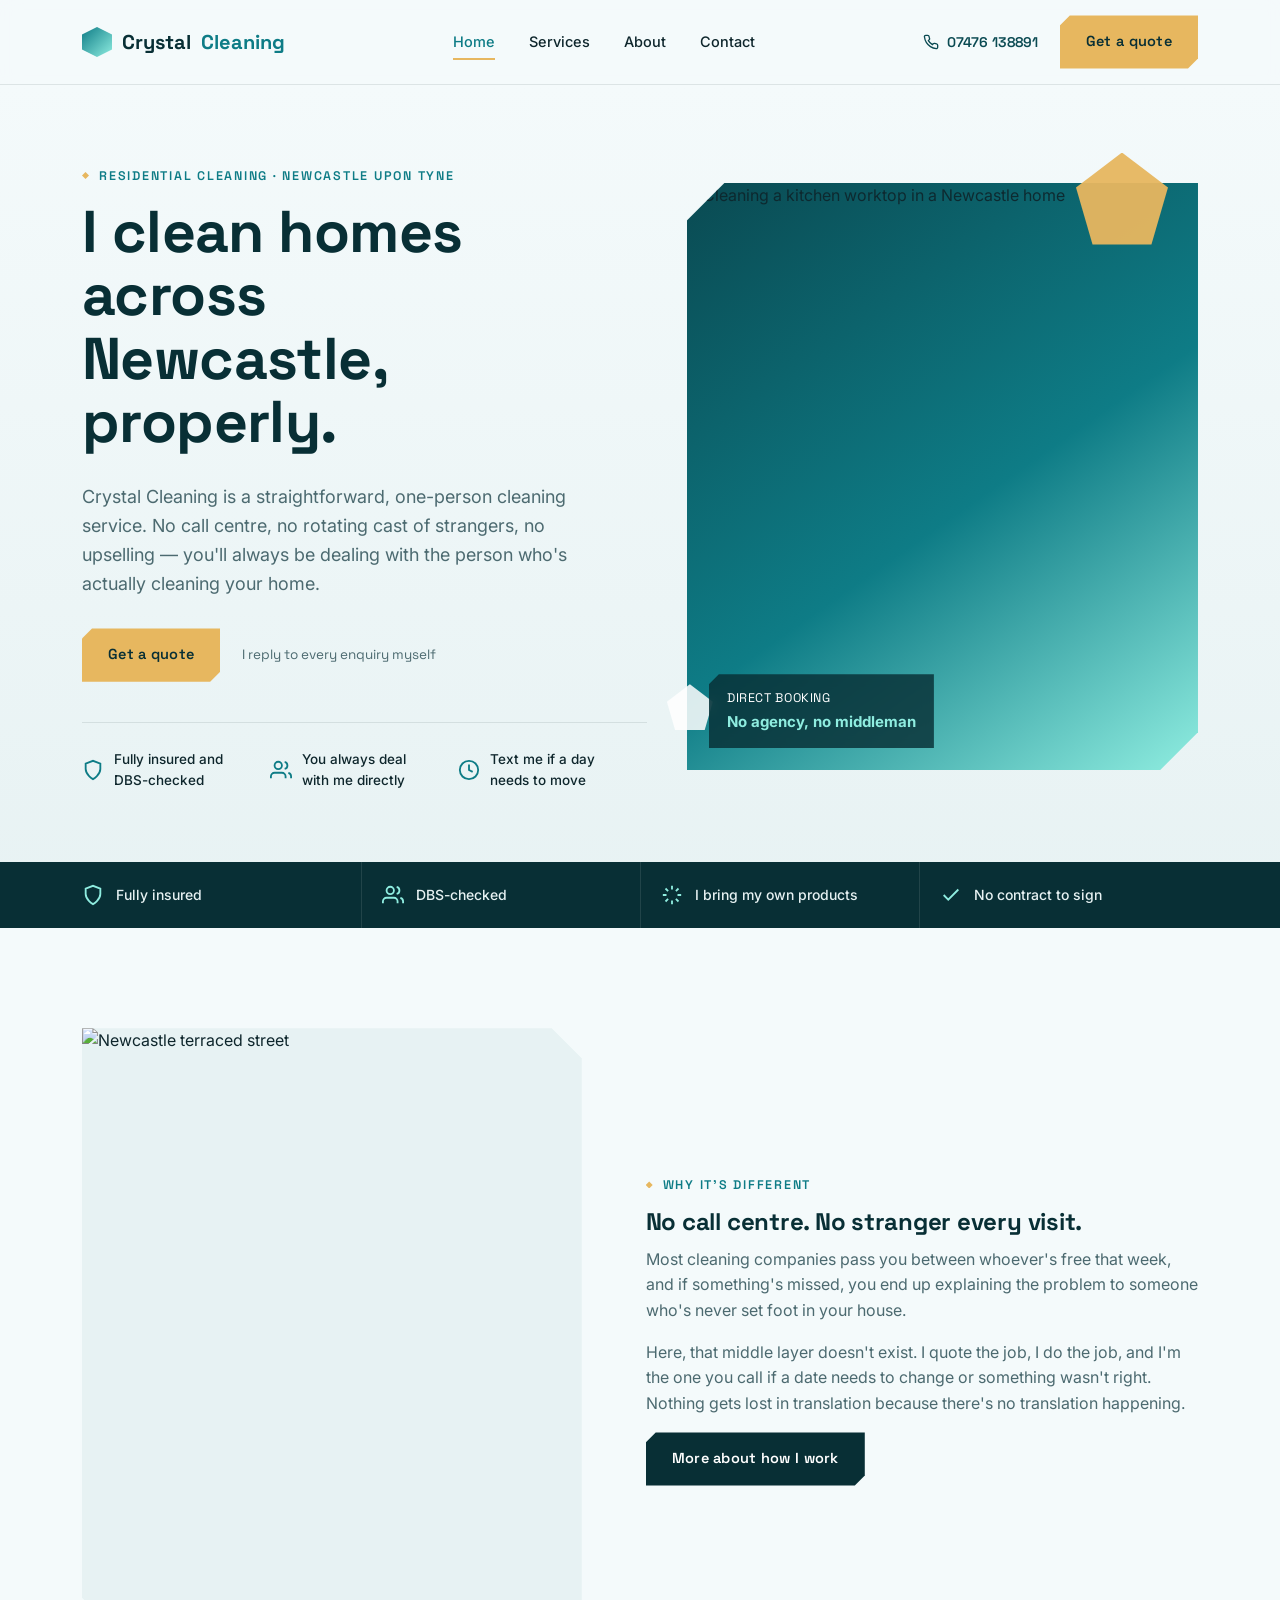
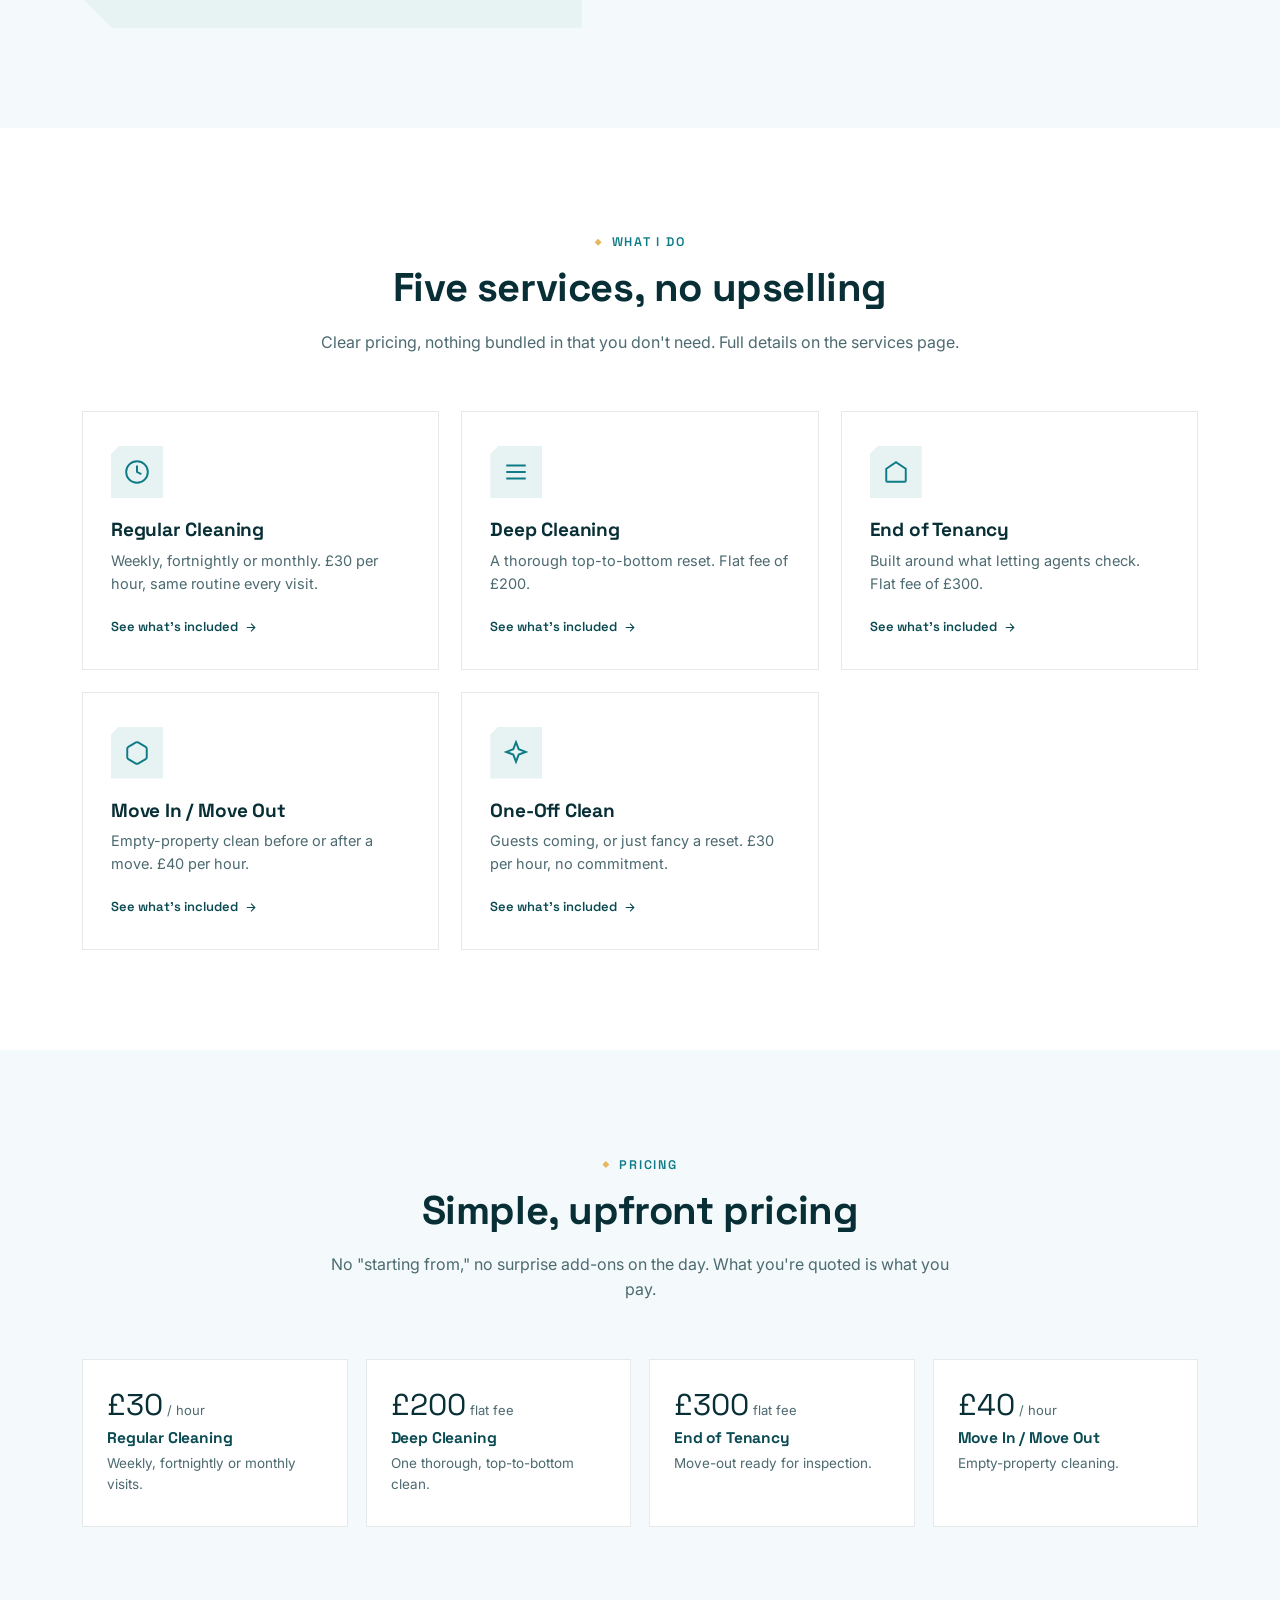
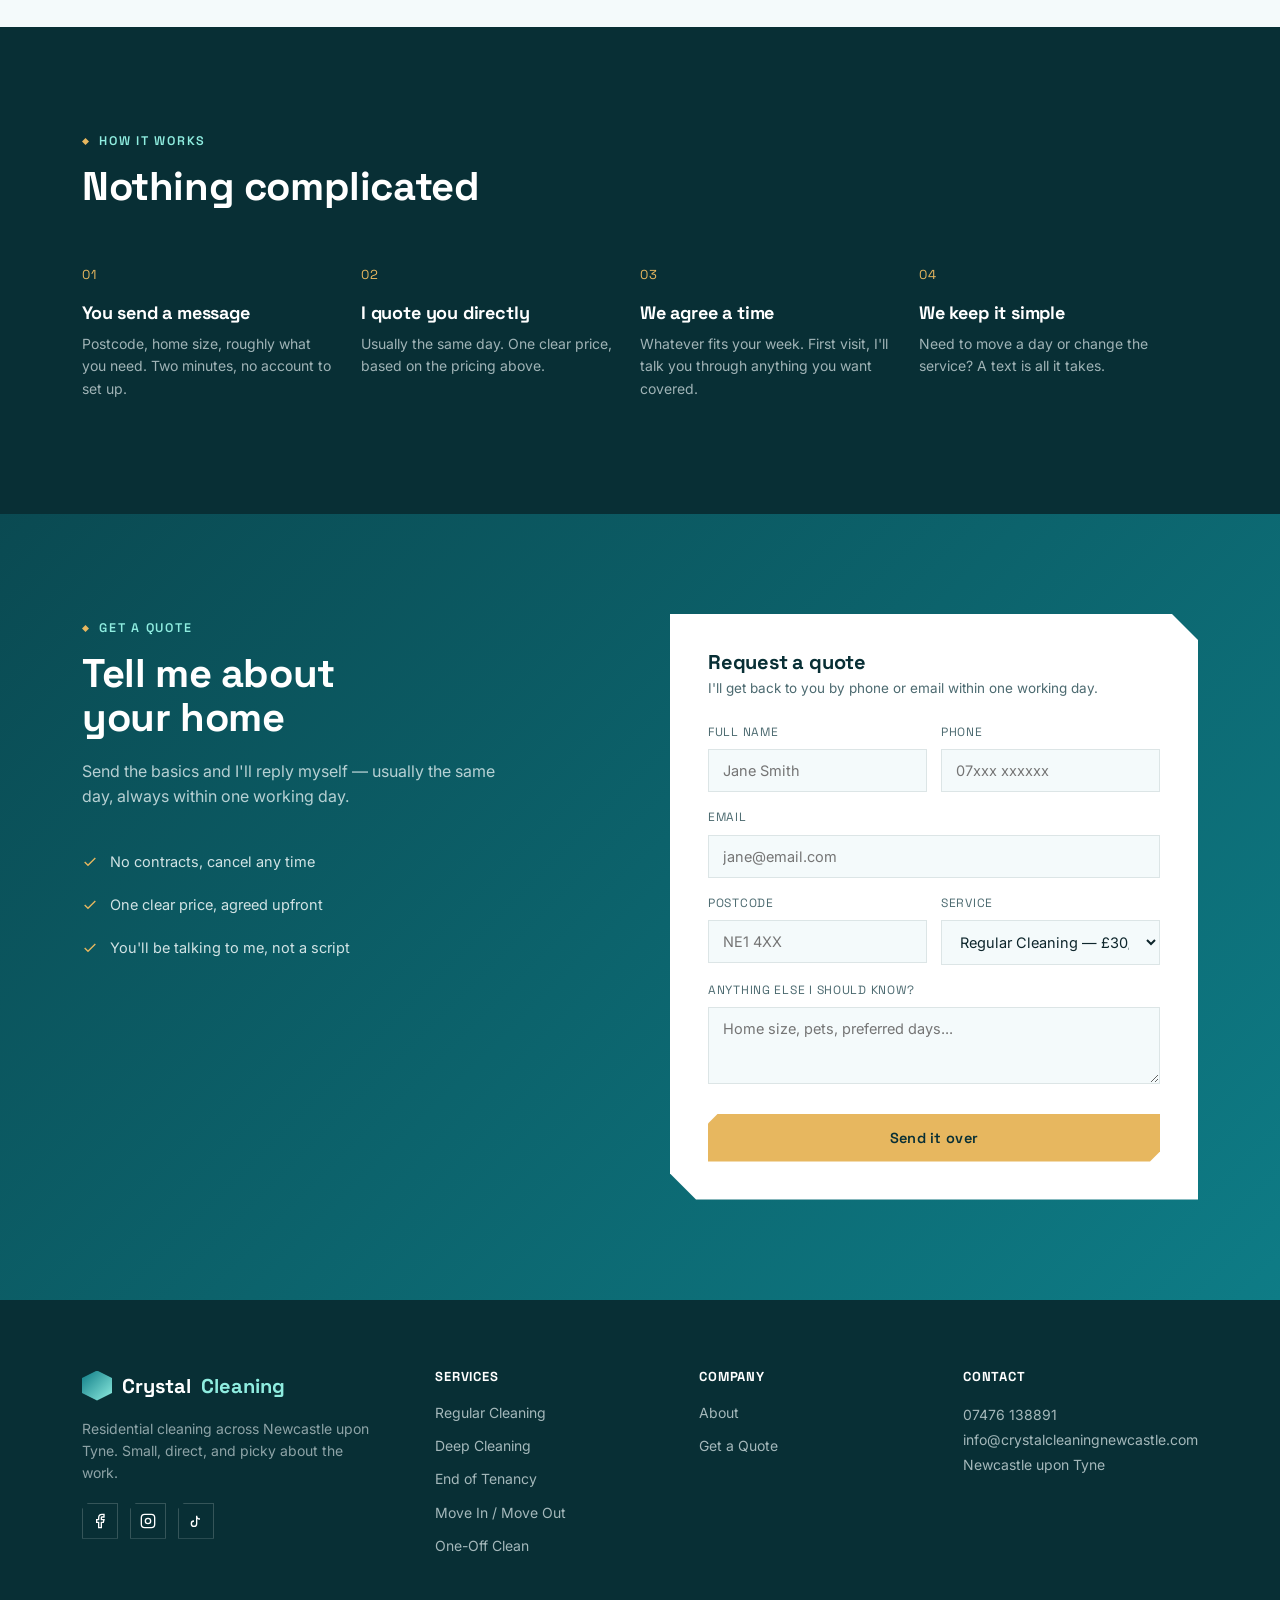
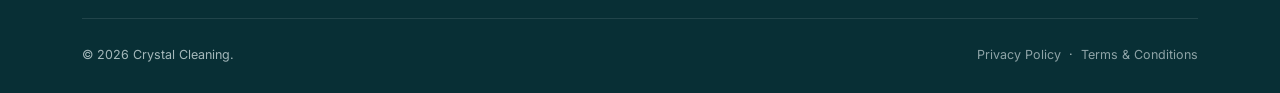
==== commit d0aadfdc: "Update site: remove reviews, add pricing, update contact info" ====
--- a/index.html
+++ b/index.html
@@ -3,8 +3,8 @@
 <head>
 <meta charset="UTF-8">
 <meta name="viewport" content="width=device-width, initial-scale=1.0">
-<title>Crystal Cleaning — Home Cleaning in Newcastle, Run by Ellie Dodds</title>
-<meta name="description" content="Crystal Cleaning is a small residential cleaning company started by Ellie Dodds in Heaton, August 2026. Same cleaner every visit, text me directly, no call centre.">
+<title>Crystal Cleaning — Residential Cleaning in Newcastle upon Tyne</title>
+<meta name="description" content="Crystal Cleaning offers regular, deep, end of tenancy and move-out cleaning across Newcastle upon Tyne. Fully insured, DBS-checked, and you always deal with me directly.">
 <link rel="preconnect" href="https://fonts.googleapis.com">
 <link rel="preconnect" href="https://fonts.gstatic.com" crossorigin>
 <link href="https://fonts.googleapis.com/css2?family=Space+Grotesk:wght@500;600;700&family=Inter:wght@400;500;600;700&display=swap" rel="stylesheet">
@@ -19,7 +19,6 @@
       <a href="index.html" class="active">Home</a>
       <a href="services.html">Services</a>
       <a href="about.html">About</a>
-      <a href="reviews.html">Reviews</a>
       <a href="contact.html">Contact</a>
     </nav>
     <div class="header-cta">
@@ -42,7 +41,6 @@
   <a href="index.html">Home</a>
   <a href="services.html">Services</a>
   <a href="about.html">About</a>
-  <a href="reviews.html">Reviews</a>
   <a href="contact.html">Contact</a>
   <a href="tel:07476138891">07476 138891</a>
 </div>
@@ -53,21 +51,21 @@
   <section class="hero">
     <div class="wrap">
       <div class="hero-copy">
-        <div class="eyebrow">Heaton, Newcastle · Started August 2026</div>
-        <h1>Hi, I'm Ellie. I clean houses for a living, and I'm good at it.</h1>
-        <p class="lede">Crystal Cleaning is me, plus two brilliant cleaners, covering Newcastle. You get the same person every visit, my mobile number if anything comes up, and none of the call-centre stuff you get from the big cleaning franchises.</p>
+        <div class="eyebrow">Residential Cleaning · Newcastle upon Tyne</div>
+        <h1>I clean homes across Newcastle, properly.</h1>
+        <p class="lede">Crystal Cleaning is a straightforward, one-person cleaning service. No call centre, no rotating cast of strangers, no upselling — you'll always be dealing with the person who's actually cleaning your home.</p>
         <div class="hero-actions">
           <a href="contact.html" class="btn btn-primary">Get a quote</a>
-          <span class="hero-note">I reply to every enquiry myself, usually same day</span>
+          <span class="hero-note">I reply to every enquiry myself</span>
         </div>
         <div class="hero-stats">
           <div>
             <svg viewBox="0 0 24 24" fill="none" stroke="currentColor" stroke-width="2"><path d="M12 22s8-4.5 8-11V5l-8-3-8 3v6c0 6.5 8 11 8 11z"/></svg>
-            <span>Insured, and every cleaner is DBS checked</span>
+            <span>Fully insured and DBS-checked</span>
           </div>
           <div>
             <svg viewBox="0 0 24 24" fill="none" stroke="currentColor" stroke-width="2"><path d="M17 21v-2a4 4 0 0 0-4-4H5a4 4 0 0 0-4 4v2"/><circle cx="9" cy="7" r="4"/><path d="M23 21v-2a4 4 0 0 0-3-3.87"/><path d="M16 3.13a4 4 0 0 1 0 7.75"/></svg>
-            <span>Same cleaner every time, not a rotating stranger</span>
+            <span>You always deal with me directly</span>
           </div>
           <div>
             <svg viewBox="0 0 24 24" fill="none" stroke="currentColor" stroke-width="2"><circle cx="12" cy="12" r="10"/><polyline points="12 6 12 12 16 14"/></svg>
@@ -78,11 +76,11 @@
 
       <div class="hero-visual">
         <div class="frame">
-          <img src="https://images.unsplash.com/photo-1581578731548-c64695cc6952?q=80&w=1200&auto=format&fit=crop" alt="Ellie cleaning a kitchen worktop in a Newcastle home">
+          <img src="https://images.unsplash.com/photo-1581578731548-c64695cc6952?q=80&w=1200&auto=format&fit=crop" alt="Cleaning a kitchen worktop in a Newcastle home">
         </div>
         <div class="shard shard-1"></div>
         <div class="shard shard-2"></div>
-        <div class="badge">3 weeks in<strong>Already booked into November</strong></div>
+        <div class="badge">Direct booking<strong>No agency, no middleman</strong></div>
       </div>
     </div>
 
@@ -94,7 +92,7 @@
         </div>
         <div class="trust-item">
           <svg viewBox="0 0 24 24" fill="none" stroke="currentColor" stroke-width="2"><path d="M17 21v-2a4 4 0 0 0-4-4H5a4 4 0 0 0-4 4v2"/><circle cx="9" cy="7" r="4"/><path d="M23 21v-2a4 4 0 0 0-3-3.87"/><path d="M16 3.13a4 4 0 0 1 0 7.75"/></svg>
-          DBS-checked team
+          DBS-checked
         </div>
         <div class="trust-item">
           <svg viewBox="0 0 24 24" fill="none" stroke="currentColor" stroke-width="2"><path d="M12 2v4M12 18v4M4.93 4.93l2.83 2.83M16.24 16.24l2.83 2.83M2 12h4M18 12h4M4.93 19.07l2.83-2.83M16.24 7.76l2.83-2.83"/></svg>
@@ -108,21 +106,21 @@
     </div>
   </section>
 
-  <!-- ============ WHY I STARTED (short) ============ -->
+  <!-- ============ WHY IT'S DIFFERENT ============ -->
   <section class="section">
     <div class="wrap">
       <div class="feature">
         <div class="feature-img reveal">
           <div class="frame">
-            <img src="https://images.unsplash.com/photo-1518780664697-55e3ad937233?q=80&w=1000&auto=format&fit=crop" alt="Newcastle terraced street in Heaton">
+            <img src="https://images.unsplash.com/photo-1518780664697-55e3ad937233?q=80&w=1000&auto=format&fit=crop" alt="Newcastle terraced street">
           </div>
         </div>
         <div class="feature-copy">
-          <div class="eyebrow">Why I did this</div>
-          <h2>I spent six years cleaning for other people's companies first</h2>
-          <p>Two different agencies, both the same problem: clients never knew who was turning up, cleaners got moved around constantly, and if something got missed, you were talking to a call centre in another city instead of the person who'd actually been in your house.</p>
-          <p>Crystal Cleaning is the fix I kept wishing someone would build. It's small on purpose. You'll know your cleaner's name, and you'll have my number if you ever need it.</p>
-          <a href="about.html" class="btn btn-dark">Read the full story</a>
+          <div class="eyebrow">Why it's different</div>
+          <h2>No call centre. No stranger every visit.</h2>
+          <p>Most cleaning companies pass you between whoever's free that week, and if something's missed, you end up explaining the problem to someone who's never set foot in your house.</p>
+          <p>Here, that middle layer doesn't exist. I quote the job, I do the job, and I'm the one you call if a date needs to change or something wasn't right. Nothing gets lost in translation because there's no translation happening.</p>
+          <a href="about.html" class="btn btn-dark">More about how I work</a>
         </div>
       </div>
     </div>
@@ -133,8 +131,8 @@
     <div class="wrap">
       <div class="section-head center">
         <div class="eyebrow">What I do</div>
-        <h2>Six services, no upselling</h2>
-        <p>I'd rather quote you honestly for what your home needs than pad out a package. Here's the shortlist — full details on the services page.</p>
+        <h2>Five services, no upselling</h2>
+        <p>Clear pricing, nothing bundled in that you don't need. Full details on the services page.</p>
       </div>
 
       <div class="services-grid">
@@ -144,7 +142,7 @@
             <svg viewBox="0 0 24 24" fill="none" stroke="currentColor" stroke-width="1.8"><circle cx="12" cy="12" r="10"/><path d="M12 6v6l4 2"/></svg>
           </div>
           <h3>Regular Cleaning</h3>
-          <p>Weekly, fortnightly or monthly. Same cleaner, same routine, so nothing gets forgotten.</p>
+          <p>Weekly, fortnightly or monthly. £30 per hour, same routine every visit.</p>
           <a href="services.html#regular" class="link">See what's included <svg viewBox="0 0 24 24" fill="none" stroke="currentColor" stroke-width="2"><path d="M5 12h14M13 5l7 7-7 7"/></svg></a>
         </div>
 
@@ -153,7 +151,7 @@
             <svg viewBox="0 0 24 24" fill="none" stroke="currentColor" stroke-width="1.8"><path d="M3 6h18M3 12h18M3 18h18"/></svg>
           </div>
           <h3>Deep Cleaning</h3>
-          <p>For the skirting boards, the top of the fridge, the bits a quick clean never reaches.</p>
+          <p>A thorough top-to-bottom reset. Flat fee of £200.</p>
           <a href="services.html#deep" class="link">See what's included <svg viewBox="0 0 24 24" fill="none" stroke="currentColor" stroke-width="2"><path d="M5 12h14M13 5l7 7-7 7"/></svg></a>
         </div>
 
@@ -162,7 +160,7 @@
             <svg viewBox="0 0 24 24" fill="none" stroke="currentColor" stroke-width="1.8"><path d="M3 9l9-6 9 6v11a1 1 0 0 1-1 1H4a1 1 0 0 1-1-1z"/></svg>
           </div>
           <h3>End of Tenancy</h3>
-          <p>Built around what letting agents actually check, so you're not fighting for your deposit.</p>
+          <p>Built around what letting agents check. Flat fee of £300.</p>
           <a href="services.html#tenancy" class="link">See what's included <svg viewBox="0 0 24 24" fill="none" stroke="currentColor" stroke-width="2"><path d="M5 12h14M13 5l7 7-7 7"/></svg></a>
         </div>
 
@@ -171,7 +169,7 @@
             <svg viewBox="0 0 24 24" fill="none" stroke="currentColor" stroke-width="1.8"><path d="M21 16V8a2 2 0 0 0-1-1.73l-7-4a2 2 0 0 0-2 0l-7 4A2 2 0 0 0 3 8v8a2 2 0 0 0 1 1.73l7 4a2 2 0 0 0 2 0l7-4A2 2 0 0 0 21 16z"/></svg>
           </div>
           <h3>Move In / Move Out</h3>
-          <p>Empty-house clean before the vans arrive or the keys change hands.</p>
+          <p>Empty-property clean before or after a move. £40 per hour.</p>
           <a href="services.html#moving" class="link">See what's included <svg viewBox="0 0 24 24" fill="none" stroke="currentColor" stroke-width="2"><path d="M5 12h14M13 5l7 7-7 7"/></svg></a>
         </div>
 
@@ -180,19 +178,43 @@
             <svg viewBox="0 0 24 24" fill="none" stroke="currentColor" stroke-width="1.8"><path d="M12 2l2.5 6.5L21 11l-6.5 2.5L12 20l-2.5-6.5L3 11l6.5-2.5z"/></svg>
           </div>
           <h3>One-Off Clean</h3>
-          <p>Parents visiting, party the night before, or just fancy a reset — one visit, done properly.</p>
+          <p>Guests coming, or just fancy a reset. £30 per hour, no commitment.</p>
           <a href="services.html#one-off" class="link">See what's included <svg viewBox="0 0 24 24" fill="none" stroke="currentColor" stroke-width="2"><path d="M5 12h14M13 5l7 7-7 7"/></svg></a>
         </div>
 
-        <div class="service-card reveal">
-          <div class="service-icon">
-            <svg viewBox="0 0 24 24" fill="none" stroke="currentColor" stroke-width="1.8"><rect x="4" y="3" width="16" height="18" rx="1"/><path d="M8 8h8M8 12h8M8 16h5"/></svg>
-          </div>
-          <h3>Ironing &amp; Laundry</h3>
-          <p>Add it to any visit, or book it on its own if the ironing pile has won.</p>
-          <a href="services.html#ironing" class="link">See what's included <svg viewBox="0 0 24 24" fill="none" stroke="currentColor" stroke-width="2"><path d="M5 12h14M13 5l7 7-7 7"/></svg></a>
-        </div>
-
+      </div>
+    </div>
+  </section>
+
+  <!-- ============ PRICING TEASER ============ -->
+  <section class="section">
+    <div class="wrap">
+      <div class="section-head center">
+        <div class="eyebrow">Pricing</div>
+        <h2>Simple, upfront pricing</h2>
+        <p>No "starting from," no surprise add-ons on the day. What you're quoted is what you pay.</p>
+      </div>
+      <div class="price-grid">
+        <div class="price-card reveal">
+          <div class="amount">£30<small>/ hour</small></div>
+          <h4>Regular Cleaning</h4>
+          <p>Weekly, fortnightly or monthly visits.</p>
+        </div>
+        <div class="price-card reveal">
+          <div class="amount">£200<small>flat fee</small></div>
+          <h4>Deep Cleaning</h4>
+          <p>One thorough, top-to-bottom clean.</p>
+        </div>
+        <div class="price-card reveal">
+          <div class="amount">£300<small>flat fee</small></div>
+          <h4>End of Tenancy</h4>
+          <p>Move-out ready for inspection.</p>
+        </div>
+        <div class="price-card reveal">
+          <div class="amount">£40<small>/ hour</small></div>
+          <h4>Move In / Move Out</h4>
+          <p>Empty-property cleaning.</p>
+        </div>
       </div>
     </div>
   </section>
@@ -201,8 +223,8 @@
   <section class="section process">
     <div class="wrap">
       <div class="section-head">
-        <div class="eyebrow">How it actually works</div>
-        <h2>Nothing complicated, I promise</h2>
+        <div class="eyebrow">How it works</div>
+        <h2>Nothing complicated</h2>
       </div>
       <div class="process-grid">
         <div class="process-step reveal">
@@ -212,79 +234,20 @@
         </div>
         <div class="process-step reveal">
           <div class="process-num">02</div>
-          <h3>I quote you myself</h3>
-          <p>Usually the same day. One price, no "starting from" small print.</p>
+          <h3>I quote you directly</h3>
+          <p>Usually the same day. One clear price, based on the pricing above.</p>
         </div>
         <div class="process-step reveal">
           <div class="process-num">03</div>
-          <h3>You meet your cleaner</h3>
-          <p>First visit, I'll usually come along too, so you know exactly who has a key or an entry code.</p>
+          <h3>We agree a time</h3>
+          <p>Whatever fits your week. First visit, I'll talk you through anything you want covered.</p>
         </div>
         <div class="process-step reveal">
           <div class="process-num">04</div>
           <h3>We keep it simple</h3>
-          <p>Need to move a day, add a service, or stop for a while? A text is all it takes.</p>
-        </div>
-      </div>
-    </div>
-  </section>
-
-  <!-- ============ REVIEWS SNIPPET ============ -->
-  <section class="section" id="reviews">
-    <div class="wrap">
-      <div class="section-head center">
-        <div class="eyebrow">From early customers</div>
-        <h2>What people are saying so far</h2>
-      </div>
-      <div class="testimonial-track">
-
-        <div class="testimonial-card reveal">
-          <div class="stars">
-            <svg viewBox="0 0 24 24" fill="currentColor"><polygon points="12 2 15 9 22 9.5 17 14.5 18.5 22 12 18 5.5 22 7 14.5 2 9.5 9 9"/></svg>
-            <svg viewBox="0 0 24 24" fill="currentColor"><polygon points="12 2 15 9 22 9.5 17 14.5 18.5 22 12 18 5.5 22 7 14.5 2 9.5 9 9"/></svg>
-            <svg viewBox="0 0 24 24" fill="currentColor"><polygon points="12 2 15 9 22 9.5 17 14.5 18.5 22 12 18 5.5 22 7 14.5 2 9.5 9 9"/></svg>
-            <svg viewBox="0 0 24 24" fill="currentColor"><polygon points="12 2 15 9 22 9.5 17 14.5 18.5 22 12 18 5.5 22 7 14.5 2 9.5 9 9"/></svg>
-            <svg viewBox="0 0 24 24" fill="currentColor"><polygon points="12 2 15 9 22 9.5 17 14.5 18.5 22 12 18 5.5 22 7 14.5 2 9.5 9 9"/></svg>
-          </div>
-          <p>"Ellie messaged back within the hour, which after two ignored emails from another company felt like a novelty. Turned up on time, didn't need to be told twice about the cat."</p>
-          <div class="testimonial-who">
-            <div class="testimonial-avatar">JH</div>
-            <div><span>Jo H.</span><small>Jesmond</small></div>
-          </div>
-        </div>
-
-        <div class="testimonial-card reveal">
-          <div class="stars">
-            <svg viewBox="0 0 24 24" fill="currentColor"><polygon points="12 2 15 9 22 9.5 17 14.5 18.5 22 12 18 5.5 22 7 14.5 2 9.5 9 9"/></svg>
-            <svg viewBox="0 0 24 24" fill="currentColor"><polygon points="12 2 15 9 22 9.5 17 14.5 18.5 22 12 18 5.5 22 7 14.5 2 9.5 9 9"/></svg>
-            <svg viewBox="0 0 24 24" fill="currentColor"><polygon points="12 2 15 9 22 9.5 17 14.5 18.5 22 12 18 5.5 22 7 14.5 2 9.5 9 9"/></svg>
-            <svg viewBox="0 0 24 24" fill="currentColor"><polygon points="12 2 15 9 22 9.5 17 14.5 18.5 22 12 18 5.5 22 7 14.5 2 9.5 9 9"/></svg>
-            <svg viewBox="0 0 24 24" fill="currentColor"><polygon points="12 2 15 9 22 9.5 17 14.5 18.5 22 12 18 5.5 22 7 14.5 2 9.5 9 9"/></svg>
-          </div>
-          <p>"Booked an end of tenancy clean two days before we handed the keys back. Got the whole deposit back, agent didn't have a single note."</p>
-          <div class="testimonial-who">
-            <div class="testimonial-avatar">MR</div>
-            <div><span>Marcus R.</span><small>Heaton</small></div>
-          </div>
-        </div>
-
-        <div class="testimonial-card reveal">
-          <div class="stars">
-            <svg viewBox="0 0 24 24" fill="currentColor"><polygon points="12 2 15 9 22 9.5 17 14.5 18.5 22 12 18 5.5 22 7 14.5 2 9.5 9 9"/></svg>
-            <svg viewBox="0 0 24 24" fill="currentColor"><polygon points="12 2 15 9 22 9.5 17 14.5 18.5 22 12 18 5.5 22 7 14.5 2 9.5 9 9"/></svg>
-            <svg viewBox="0 0 24 24" fill="currentColor"><polygon points="12 2 15 9 22 9.5 17 14.5 18.5 22 12 18 5.5 22 7 14.5 2 9.5 9 9"/></svg>
-            <svg viewBox="0 0 24 24" fill="currentColor"><polygon points="12 2 15 9 22 9.5 17 14.5 18.5 22 12 18 5.5 22 7 14.5 2 9.5 9 9"/></svg>
-            <svg viewBox="0 0 24 24" fill="currentColor"><polygon points="12 2 15 9 22 9.5 17 14.5 18.5 22 12 18 5.5 22 7 14.5 2 9.5 9 9"/></svg>
-          </div>
-          <p>"Company's brand new so I went in with low expectations. Genuinely one of the better cleans we've had — she noticed the extractor fan needed doing without being asked."</p>
-          <div class="testimonial-who">
-            <div class="testimonial-avatar">SP</div>
-            <div><span>Sarah P.</span><small>Gosforth</small></div>
-          </div>
-        </div>
-
-      </div>
-      <p class="testimonial-note"><a href="reviews.html">Read more reviews →</a></p>
+          <p>Need to move a day or change the service? A text is all it takes.</p>
+        </div>
+      </div>
     </div>
   </section>
 
@@ -294,7 +257,7 @@
       <div class="quote-copy">
         <div class="eyebrow">Get A Quote</div>
         <h2>Tell me about your home</h2>
-        <p>Send the basics and I'll reply myself — usually the same day, always within one working day. No sales call, no follow-up chasing.</p>
+        <p>Send the basics and I'll reply myself — usually the same day, always within one working day.</p>
         <ul class="quote-list">
           <li><svg viewBox="0 0 24 24" fill="none" stroke="currentColor" stroke-width="2"><path d="M20 6L9 17l-5-5"/></svg> No contracts, cancel any time</li>
           <li><svg viewBox="0 0 24 24" fill="none" stroke="currentColor" stroke-width="2"><path d="M20 6L9 17l-5-5"/></svg> One clear price, agreed upfront</li>
@@ -330,12 +293,11 @@
           <div class="field">
             <label for="service">Service</label>
             <select id="service" name="service">
-              <option>Regular Cleaning</option>
-              <option>Deep Cleaning</option>
-              <option>End of Tenancy</option>
-              <option>Move In / Move Out</option>
-              <option>One-Off Clean</option>
-              <option>Ironing &amp; Laundry</option>
+              <option>Regular Cleaning — £30/hr</option>
+              <option>Deep Cleaning — £200 flat</option>
+              <option>End of Tenancy — £300 flat</option>
+              <option>Move In / Move Out — £40/hr</option>
+              <option>One-Off Clean — £30/hr</option>
             </select>
           </div>
         </div>
@@ -358,7 +320,7 @@
     <div class="footer-top">
       <div class="footer-brand">
         <a href="index.html" class="logo"><span class="logo-mark"></span>Crystal<span>Cleaning</span></a>
-        <p>Started by Ellie Dodds in Heaton, August 2026. Small, local, and genuinely picky about the work.</p>
+        <p>Residential cleaning across Newcastle upon Tyne. Small, direct, and picky about the work.</p>
         <div class="footer-socials">
           <a href="#" aria-label="Facebook"><svg viewBox="0 0 24 24" fill="none" stroke="currentColor" stroke-width="2"><path d="M18 2h-3a5 5 0 0 0-5 5v3H7v4h3v8h4v-8h3l1-4h-4V7a1 1 0 0 1 1-1h3z"/></svg></a>
           <a href="#" aria-label="Instagram"><svg viewBox="0 0 24 24" fill="none" stroke="currentColor" stroke-width="2"><rect x="2" y="2" width="20" height="20" rx="5"/><circle cx="12" cy="12" r="4"/><line x1="17.5" y1="6.5" x2="17.5" y2="6.5"/></svg></a>
@@ -373,7 +335,7 @@
           <li><a href="services.html#deep">Deep Cleaning</a></li>
           <li><a href="services.html#tenancy">End of Tenancy</a></li>
           <li><a href="services.html#moving">Move In / Move Out</a></li>
-          <li><a href="services.html#ironing">Ironing &amp; Laundry</a></li>
+          <li><a href="services.html#one-off">One-Off Clean</a></li>
         </ul>
       </div>
 
@@ -381,7 +343,6 @@
         <h4>Company</h4>
         <ul>
           <li><a href="about.html">About</a></li>
-          <li><a href="reviews.html">Reviews</a></li>
           <li><a href="contact.html">Get a Quote</a></li>
         </ul>
       </div>
@@ -391,13 +352,13 @@
         <address>
           07476 138891<br>
           info@crystalcleaningnewcastle.com<br>
-          Heaton, Newcastle upon Tyne
+          Newcastle upon Tyne
         </address>
       </div>
     </div>
 
     <div class="footer-bottom">
-      <span>© 2026 Crystal Cleaning. Run by Ellie Dodds.</span>
+      <span>© 2026 Crystal Cleaning.</span>
       <span>
         <a href="#">Privacy Policy</a> &nbsp;·&nbsp; <a href="#">Terms &amp; Conditions</a>
       </span>
--- a/style.css
+++ b/style.css
@@ -696,6 +696,40 @@
 }
 .mobile-menu-close svg { width: 18px; height: 18px; color: #fff; }
 
+/* ============================================================
+   PRICING GRID
+   ============================================================ */
+.price-grid {
+  display: grid;
+  grid-template-columns: repeat(4, 1fr);
+  gap: 18px;
+}
+.price-card {
+  background: var(--surface);
+  border: 1px solid var(--line);
+  padding: 30px 24px;
+  text-align: left;
+  transition: transform .35s var(--ease), box-shadow .35s var(--ease);
+}
+.price-card:hover { transform: translateY(-5px); box-shadow: 0 18px 32px rgba(10,74,82,.10); }
+.price-card .amount {
+  font-family: var(--f-display);
+  font-size: 30px;
+  color: var(--teal-dark);
+  line-height: 1;
+  margin-bottom: 4px;
+}
+.price-card .amount small { font-family: var(--f-body); font-size: 13px; color: var(--ink-soft); font-weight: 400; margin-left: 4px; }
+.price-card h4 { font-size: 15.5px; margin: 10px 0 6px; color: var(--teal-deep); }
+.price-card p { font-size: 13.5px; margin: 0; }
+
+@media (max-width: 980px) {
+  .price-grid { grid-template-columns: repeat(2, 1fr); }
+}
+@media (max-width: 720px) {
+  .price-grid { grid-template-columns: 1fr; }
+}
+
 /* reveal on scroll */
 .reveal { opacity: 0; transform: translateY(24px); transition: opacity .8s var(--ease), transform .8s var(--ease); }
 .reveal.in { opacity: 1; transform: translateY(0); }
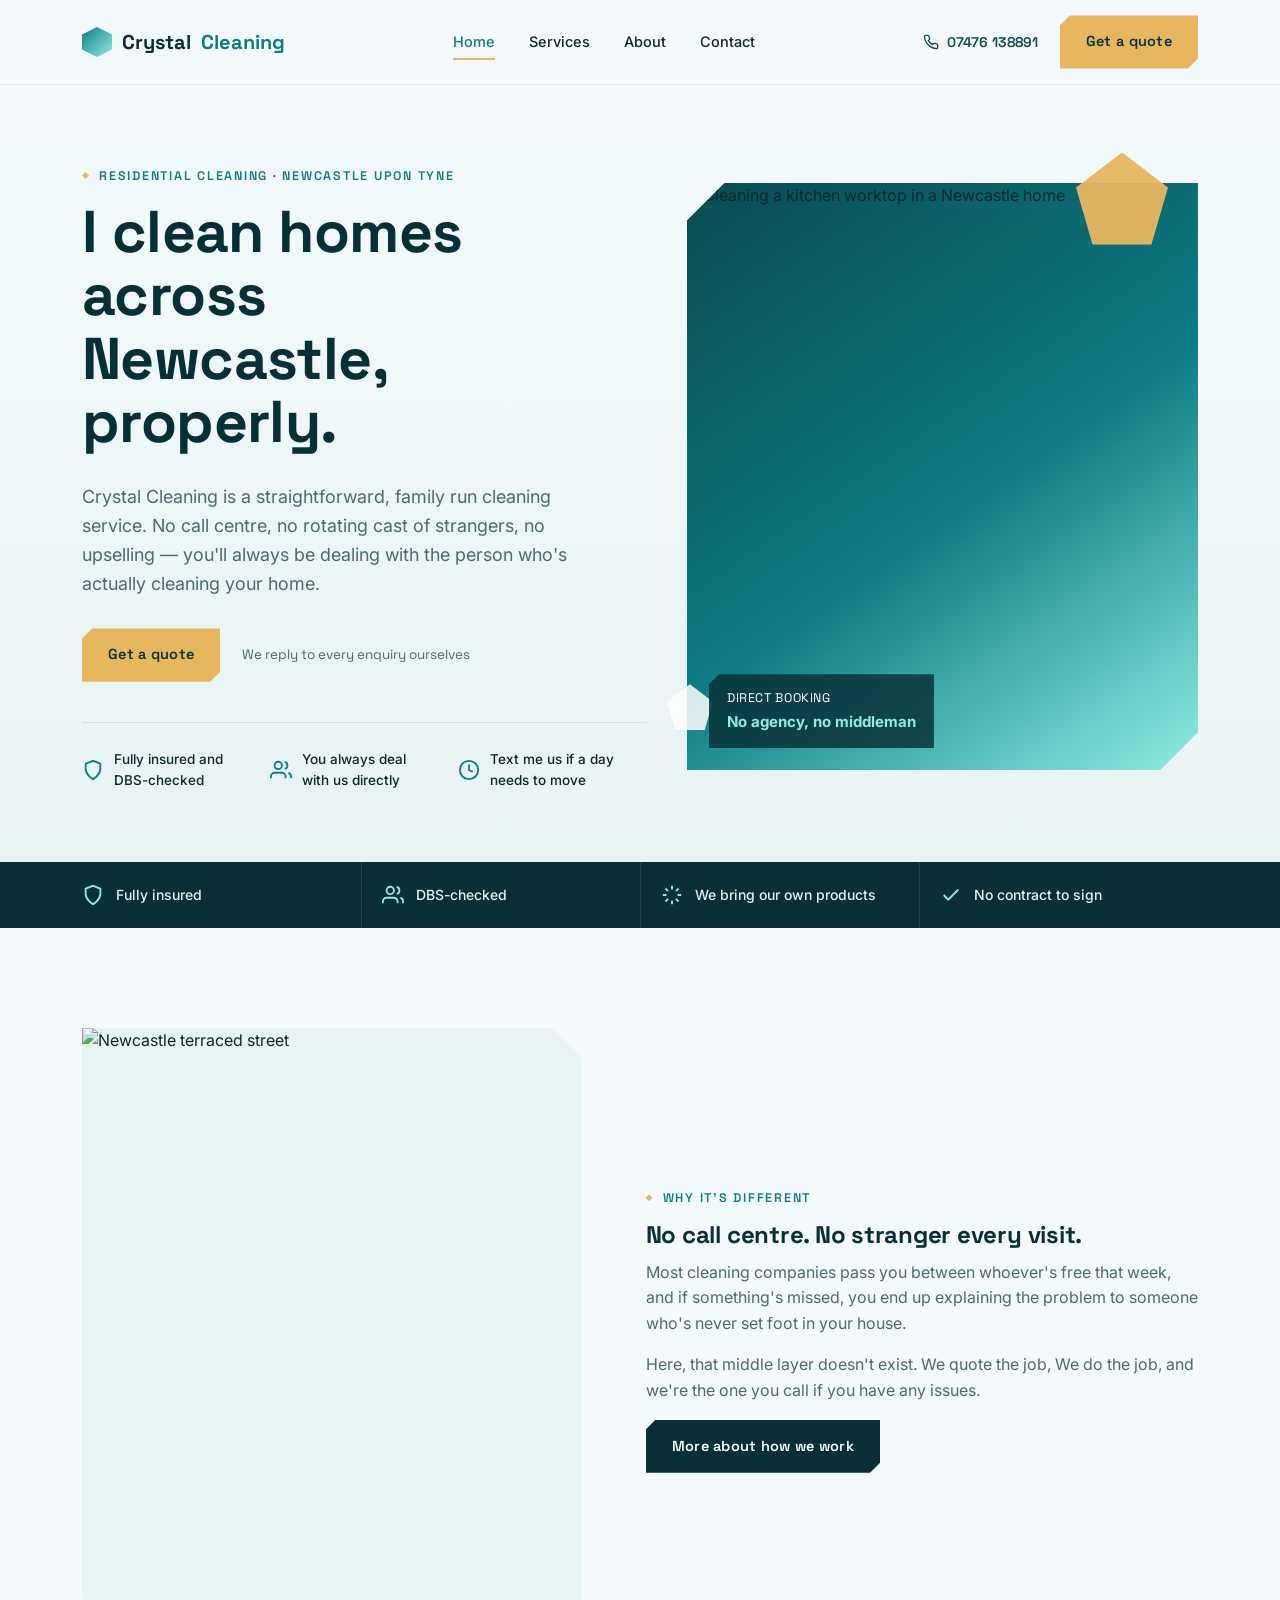
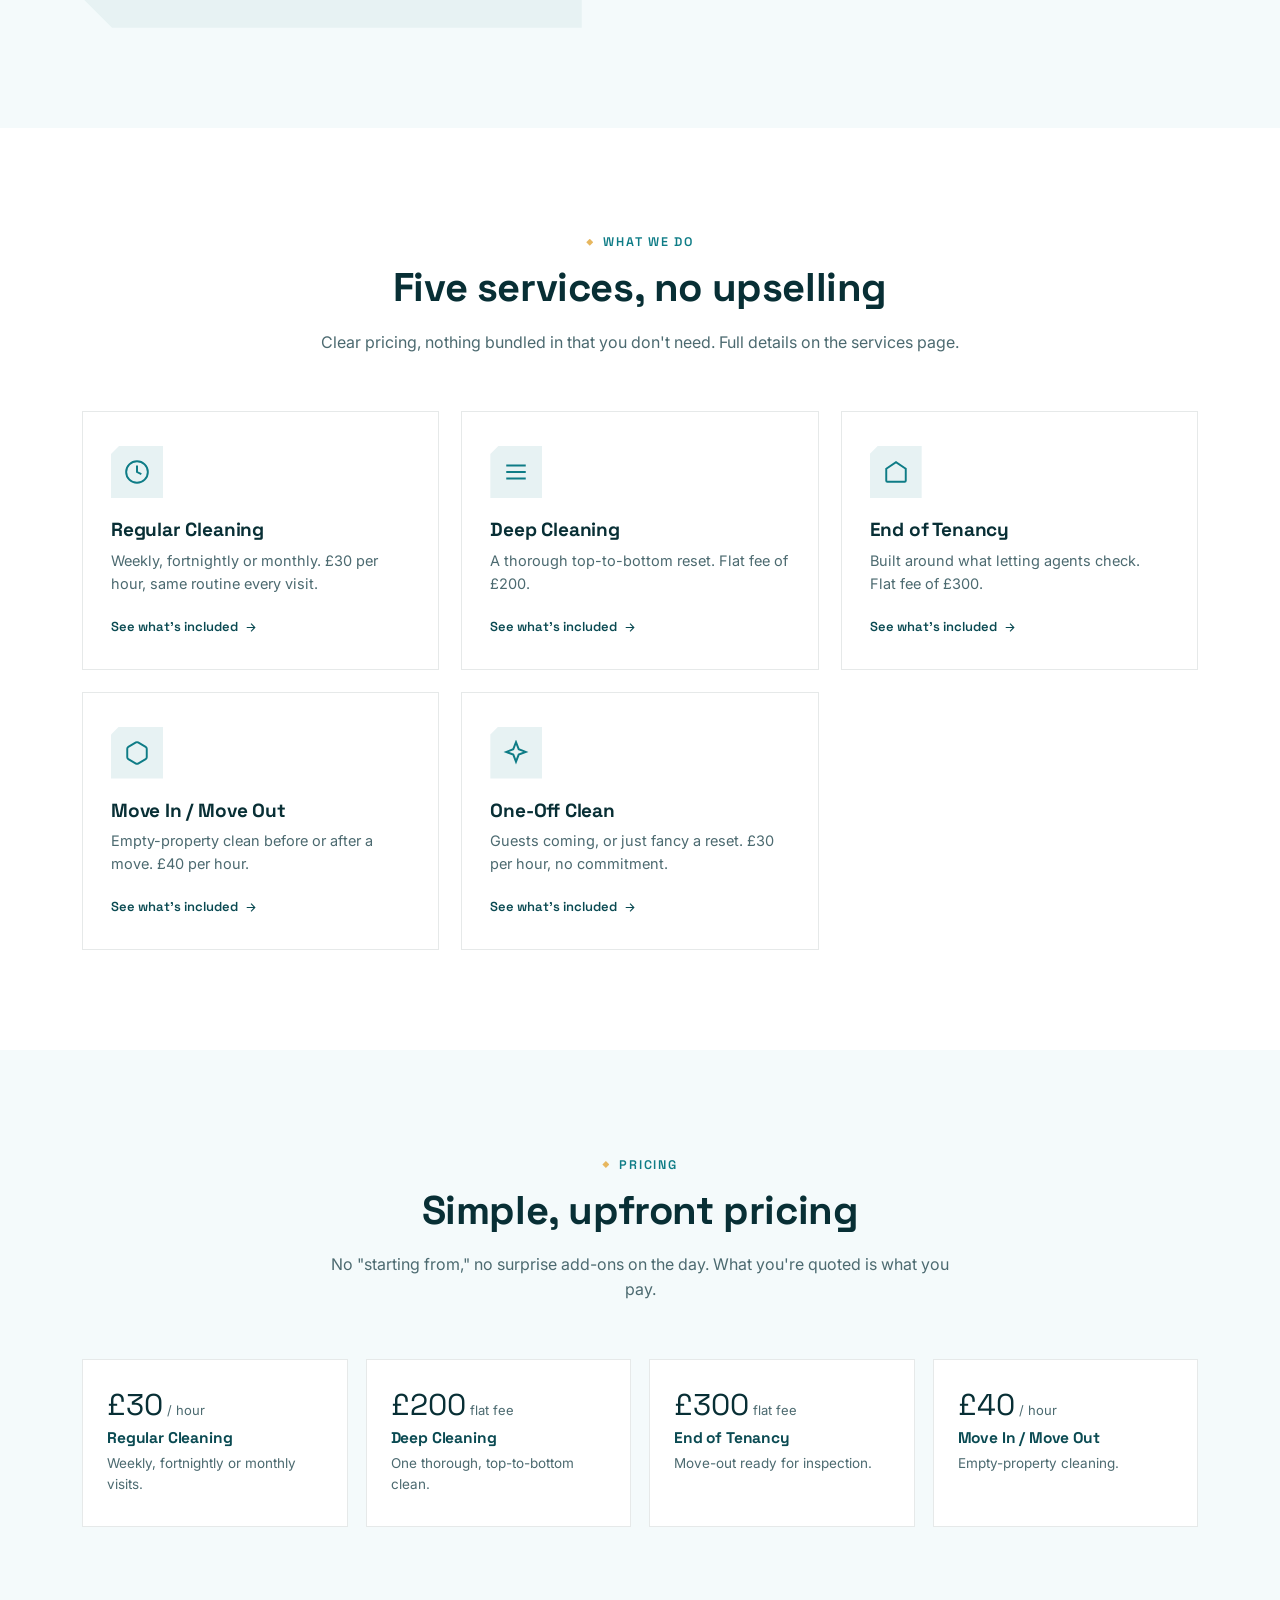
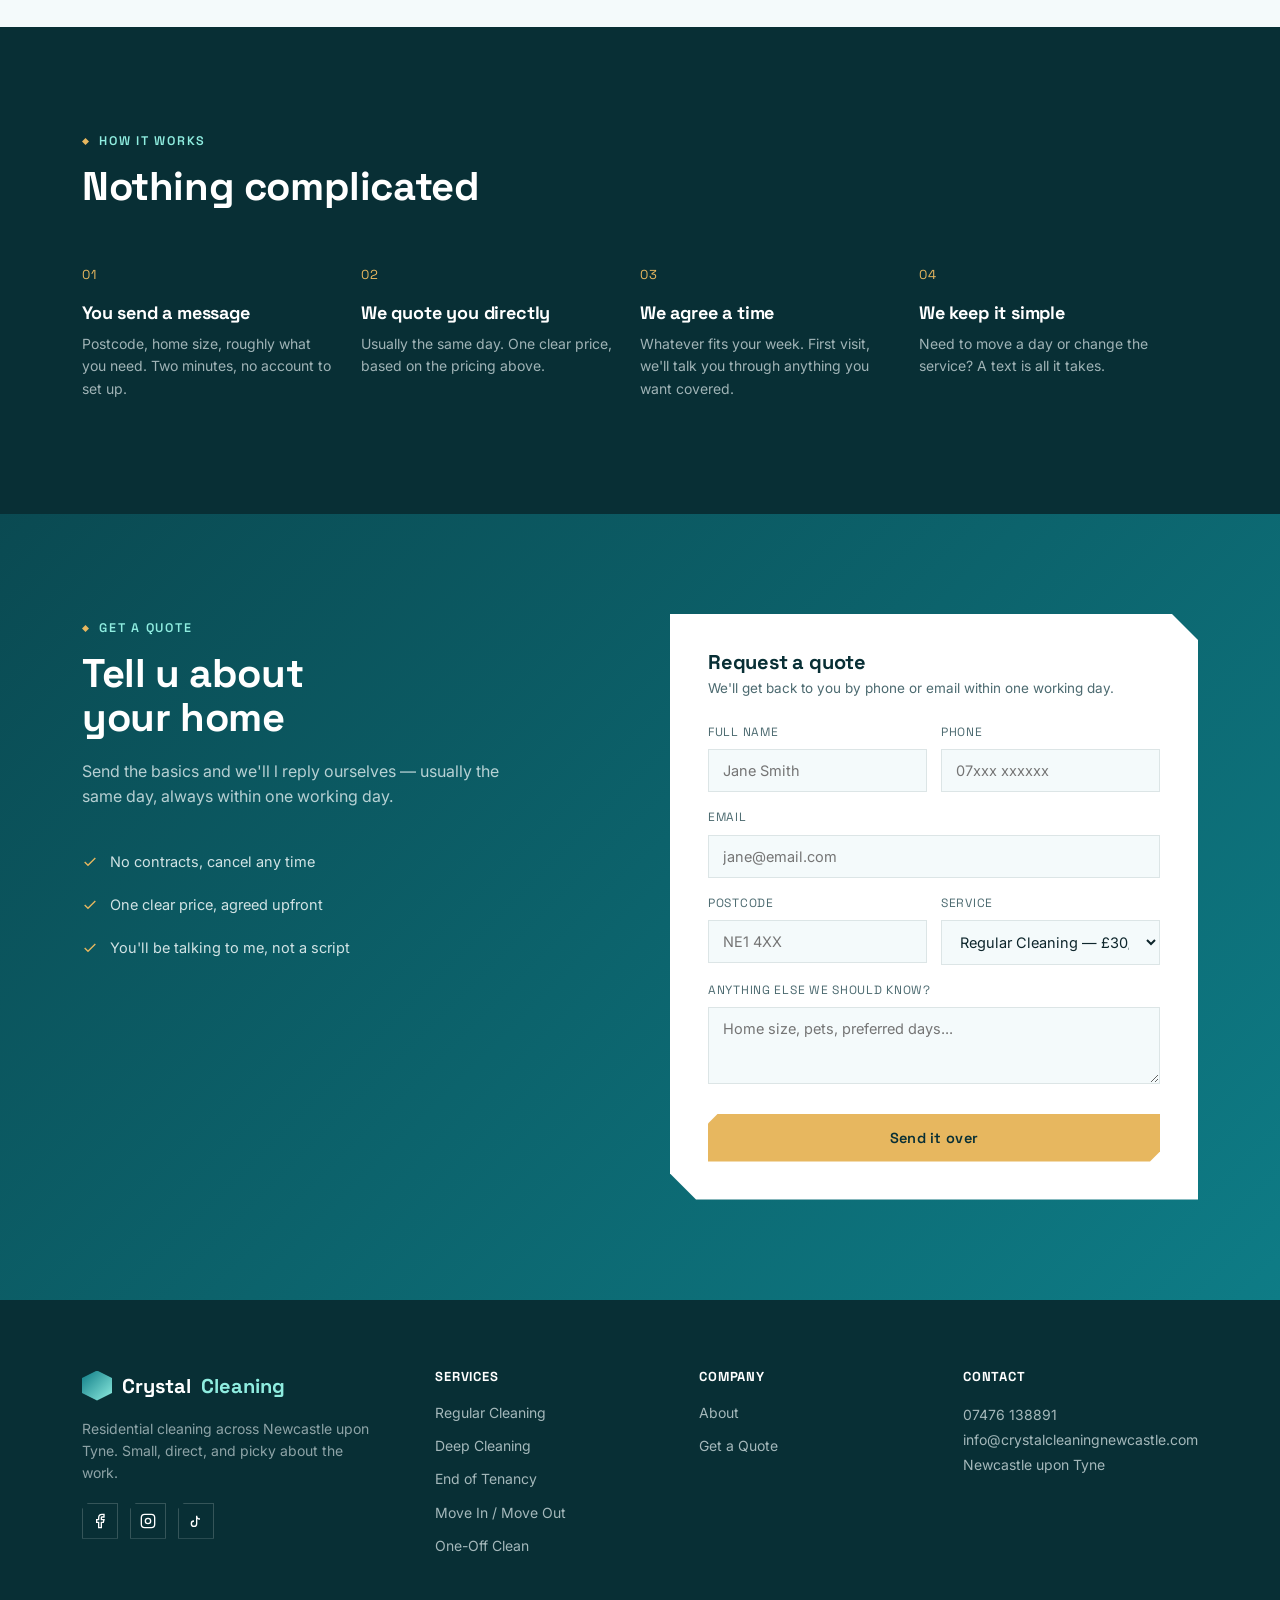
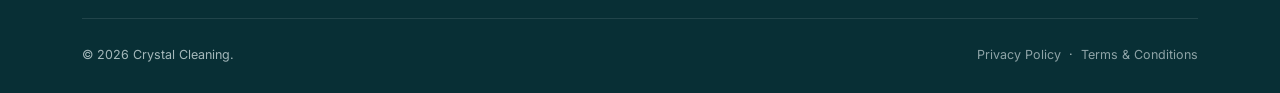
==== commit 7d097b93: "Change references from 'I' to 'We' in index.html" ====
--- a/index.html
+++ b/index.html
@@ -53,10 +53,10 @@
       <div class="hero-copy">
         <div class="eyebrow">Residential Cleaning · Newcastle upon Tyne</div>
         <h1>I clean homes across Newcastle, properly.</h1>
-        <p class="lede">Crystal Cleaning is a straightforward, one-person cleaning service. No call centre, no rotating cast of strangers, no upselling — you'll always be dealing with the person who's actually cleaning your home.</p>
+        <p class="lede">Crystal Cleaning is a straightforward, family run cleaning service. No call centre, no rotating cast of strangers, no upselling — you'll always be dealing with the person who's actually cleaning your home.</p>
         <div class="hero-actions">
           <a href="contact.html" class="btn btn-primary">Get a quote</a>
-          <span class="hero-note">I reply to every enquiry myself</span>
+          <span class="hero-note">We reply to every enquiry ourselves</span>
         </div>
         <div class="hero-stats">
           <div>
@@ -65,11 +65,11 @@
           </div>
           <div>
             <svg viewBox="0 0 24 24" fill="none" stroke="currentColor" stroke-width="2"><path d="M17 21v-2a4 4 0 0 0-4-4H5a4 4 0 0 0-4 4v2"/><circle cx="9" cy="7" r="4"/><path d="M23 21v-2a4 4 0 0 0-3-3.87"/><path d="M16 3.13a4 4 0 0 1 0 7.75"/></svg>
-            <span>You always deal with me directly</span>
+            <span>You always deal with us directly</span>
           </div>
           <div>
             <svg viewBox="0 0 24 24" fill="none" stroke="currentColor" stroke-width="2"><circle cx="12" cy="12" r="10"/><polyline points="12 6 12 12 16 14"/></svg>
-            <span>Text me if a day needs to move</span>
+            <span>Text me us if a day needs to move</span>
           </div>
         </div>
       </div>
@@ -96,7 +96,7 @@
         </div>
         <div class="trust-item">
           <svg viewBox="0 0 24 24" fill="none" stroke="currentColor" stroke-width="2"><path d="M12 2v4M12 18v4M4.93 4.93l2.83 2.83M16.24 16.24l2.83 2.83M2 12h4M18 12h4M4.93 19.07l2.83-2.83M16.24 7.76l2.83-2.83"/></svg>
-          I bring my own products
+          We bring our own products
         </div>
         <div class="trust-item">
           <svg viewBox="0 0 24 24" fill="none" stroke="currentColor" stroke-width="2"><path d="M20 6L9 17l-5-5"/></svg>
@@ -119,8 +119,8 @@
           <div class="eyebrow">Why it's different</div>
           <h2>No call centre. No stranger every visit.</h2>
           <p>Most cleaning companies pass you between whoever's free that week, and if something's missed, you end up explaining the problem to someone who's never set foot in your house.</p>
-          <p>Here, that middle layer doesn't exist. I quote the job, I do the job, and I'm the one you call if a date needs to change or something wasn't right. Nothing gets lost in translation because there's no translation happening.</p>
-          <a href="about.html" class="btn btn-dark">More about how I work</a>
+          <p>Here, that middle layer doesn't exist. We quote the job, We do the job, and we're the one you call if you have any issues.</p>
+          <a href="about.html" class="btn btn-dark">More about how we work</a>
         </div>
       </div>
     </div>
@@ -130,7 +130,7 @@
   <section class="section section-alt" id="services">
     <div class="wrap">
       <div class="section-head center">
-        <div class="eyebrow">What I do</div>
+        <div class="eyebrow">What we do</div>
         <h2>Five services, no upselling</h2>
         <p>Clear pricing, nothing bundled in that you don't need. Full details on the services page.</p>
       </div>
@@ -234,13 +234,13 @@
         </div>
         <div class="process-step reveal">
           <div class="process-num">02</div>
-          <h3>I quote you directly</h3>
+          <h3>We quote you directly</h3>
           <p>Usually the same day. One clear price, based on the pricing above.</p>
         </div>
         <div class="process-step reveal">
           <div class="process-num">03</div>
           <h3>We agree a time</h3>
-          <p>Whatever fits your week. First visit, I'll talk you through anything you want covered.</p>
+          <p>Whatever fits your week. First visit, we'll talk you through anything you want covered.</p>
         </div>
         <div class="process-step reveal">
           <div class="process-num">04</div>
@@ -256,8 +256,8 @@
     <div class="wrap">
       <div class="quote-copy">
         <div class="eyebrow">Get A Quote</div>
-        <h2>Tell me about your home</h2>
-        <p>Send the basics and I'll reply myself — usually the same day, always within one working day.</p>
+        <h2>Tell u about your home</h2>
+        <p>Send the basics and we'll l reply ourselves — usually the same day, always within one working day.</p>
         <ul class="quote-list">
           <li><svg viewBox="0 0 24 24" fill="none" stroke="currentColor" stroke-width="2"><path d="M20 6L9 17l-5-5"/></svg> No contracts, cancel any time</li>
           <li><svg viewBox="0 0 24 24" fill="none" stroke="currentColor" stroke-width="2"><path d="M20 6L9 17l-5-5"/></svg> One clear price, agreed upfront</li>
@@ -267,7 +267,7 @@
 
       <form class="quote-form" id="quoteForm">
         <h3>Request a quote</h3>
-        <p class="sub">I'll get back to you by phone or email within one working day.</p>
+        <p class="sub">We'll get back to you by phone or email within one working day.</p>
 
         <div class="field-row">
           <div class="field">
@@ -303,12 +303,12 @@
         </div>
 
         <div class="field">
-          <label for="message">Anything else I should know?</label>
+          <label for="message">Anything else we should know?</label>
           <textarea id="message" name="message" rows="3" placeholder="Home size, pets, preferred days..."></textarea>
         </div>
 
         <button type="submit" class="btn btn-primary">Send it over</button>
-        <p class="form-status" id="formStatus">Thanks — I'll be in touch within a day.</p>
+        <p class="form-status" id="formStatus">Thanks — We'll be in touch within a day.</p>
       </form>
     </div>
   </section>
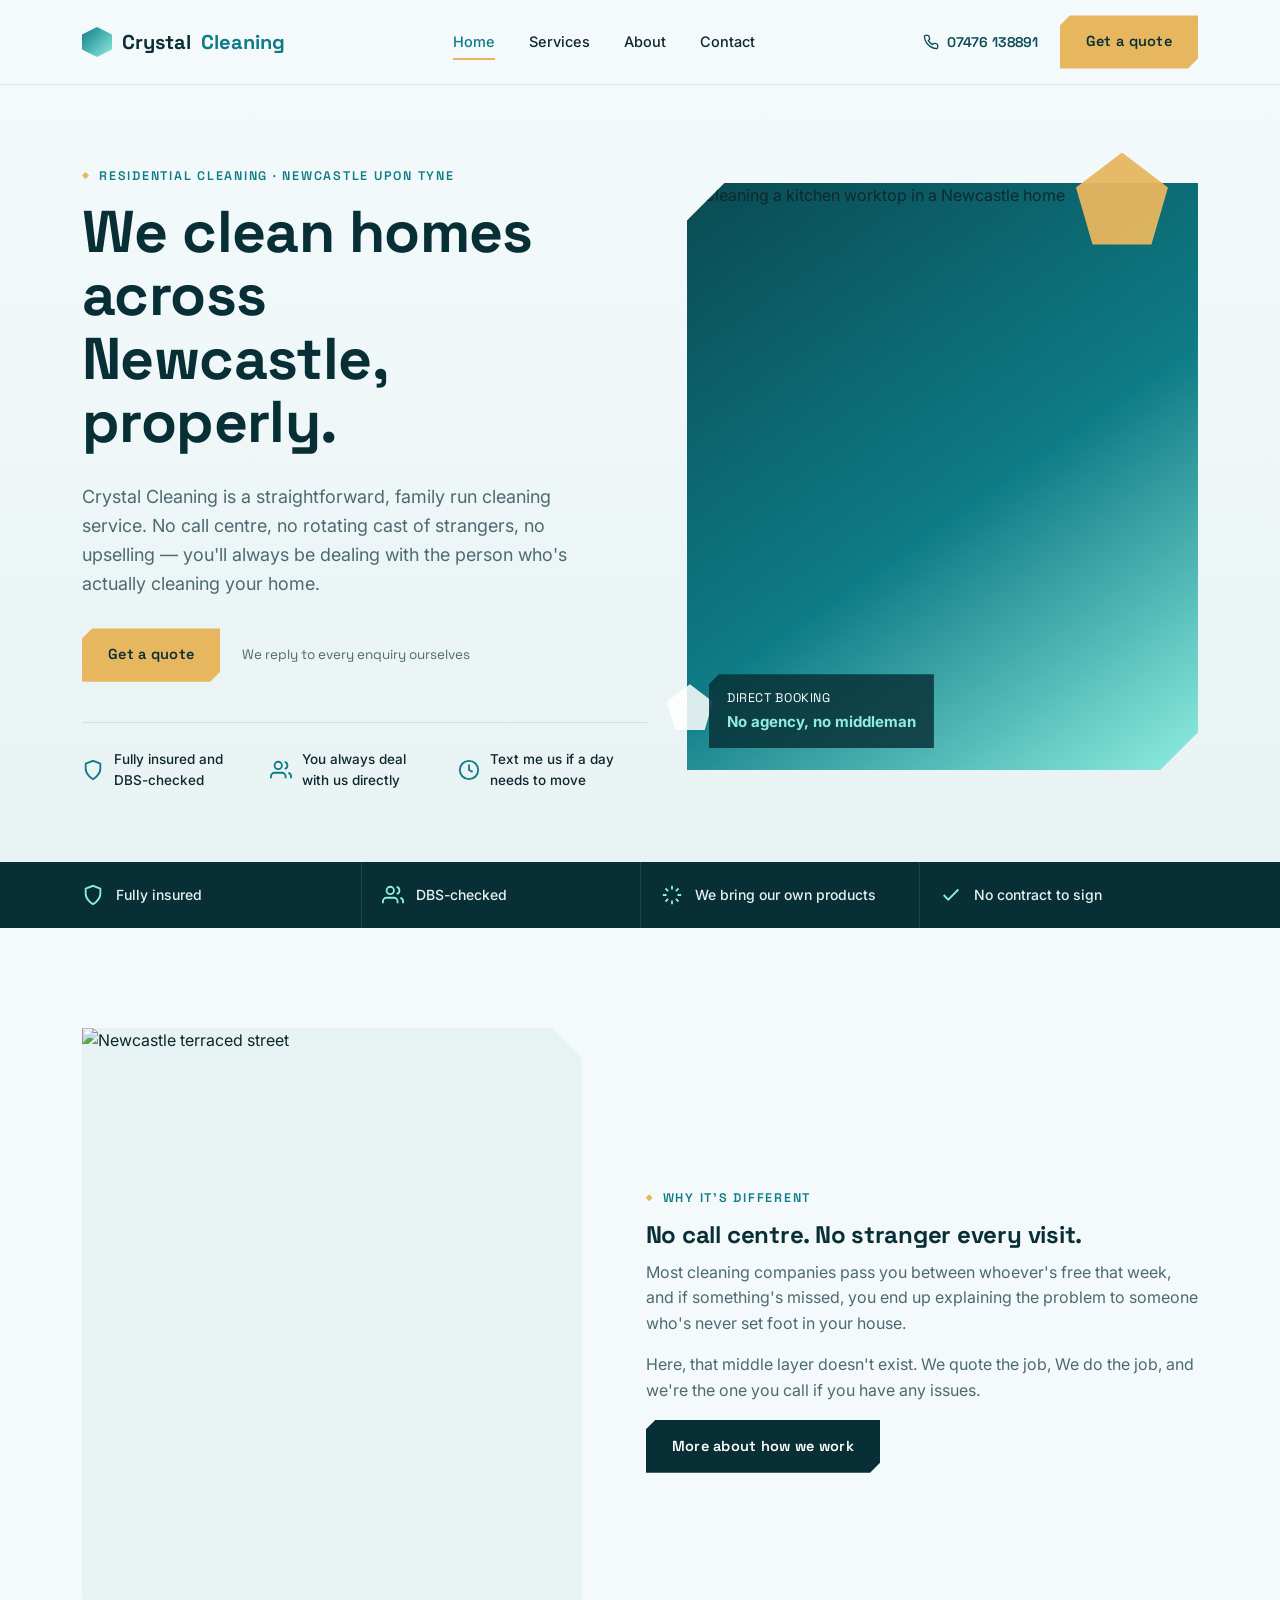
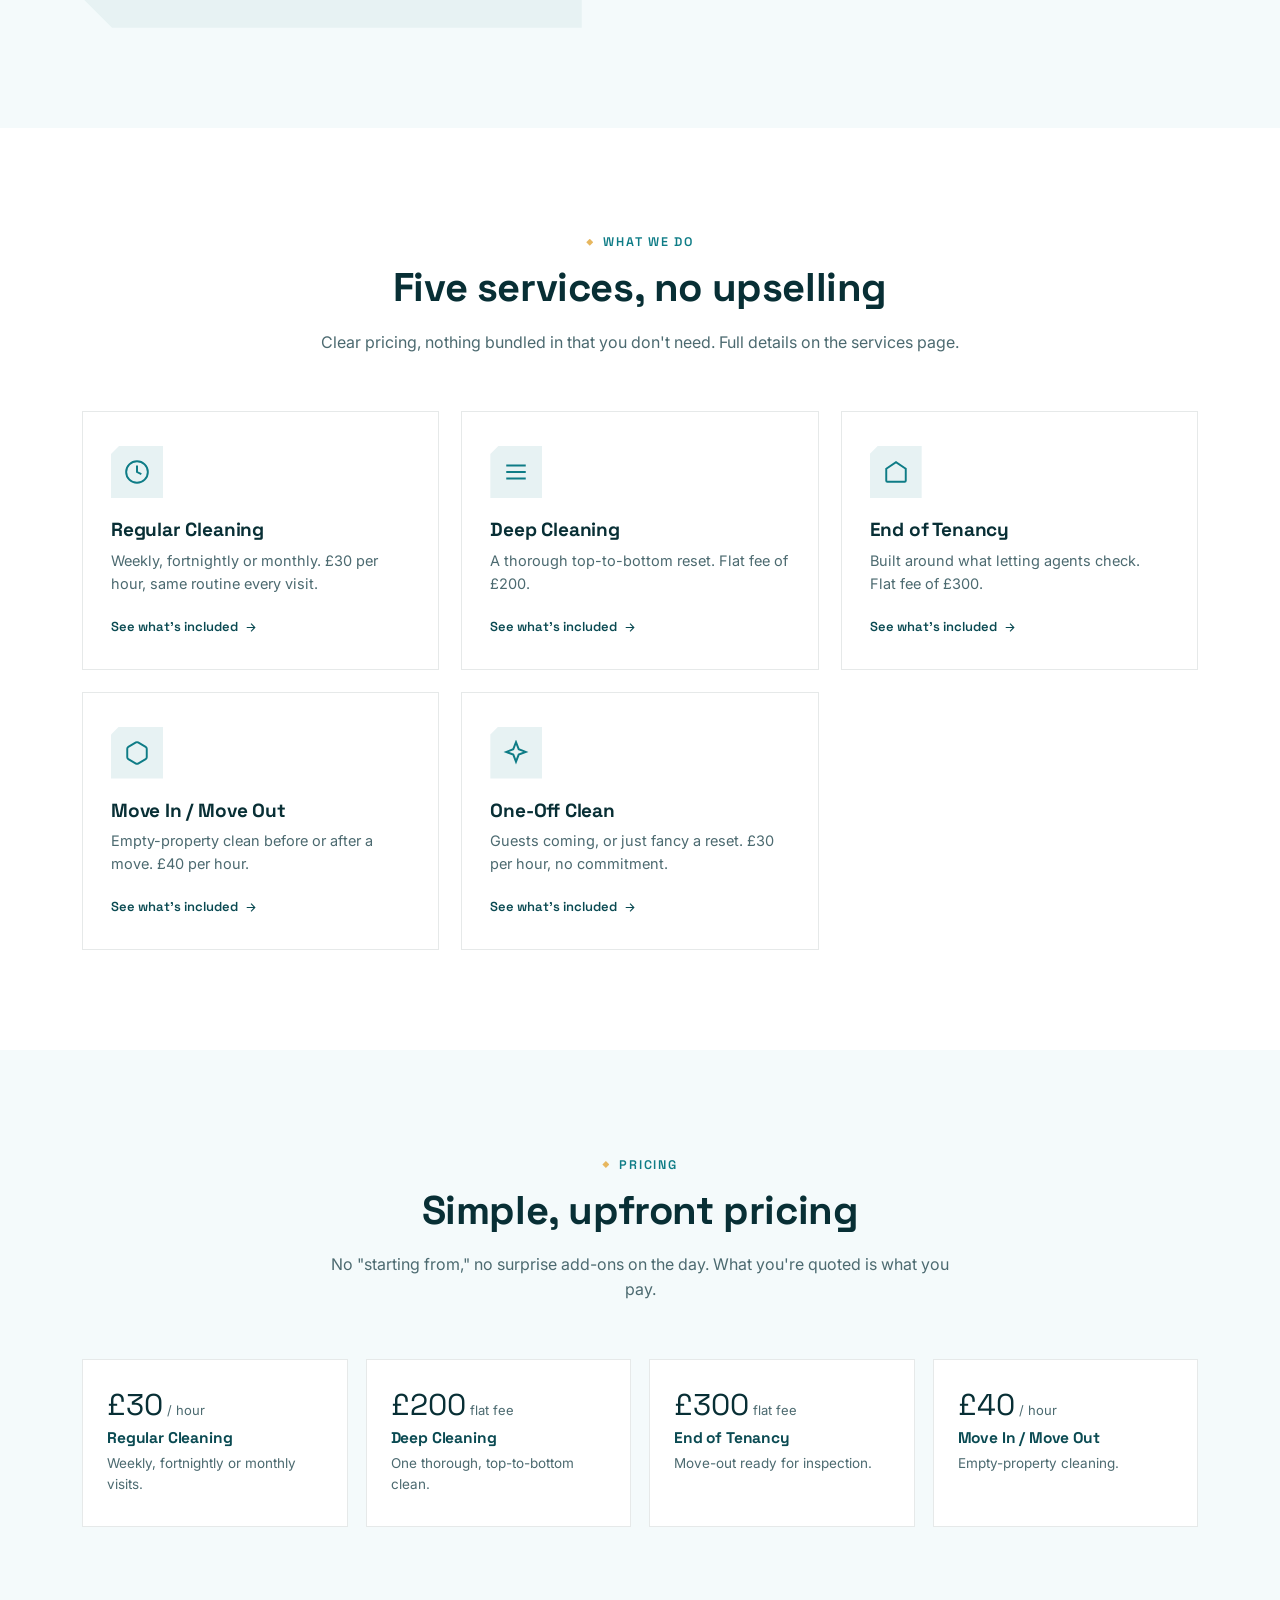
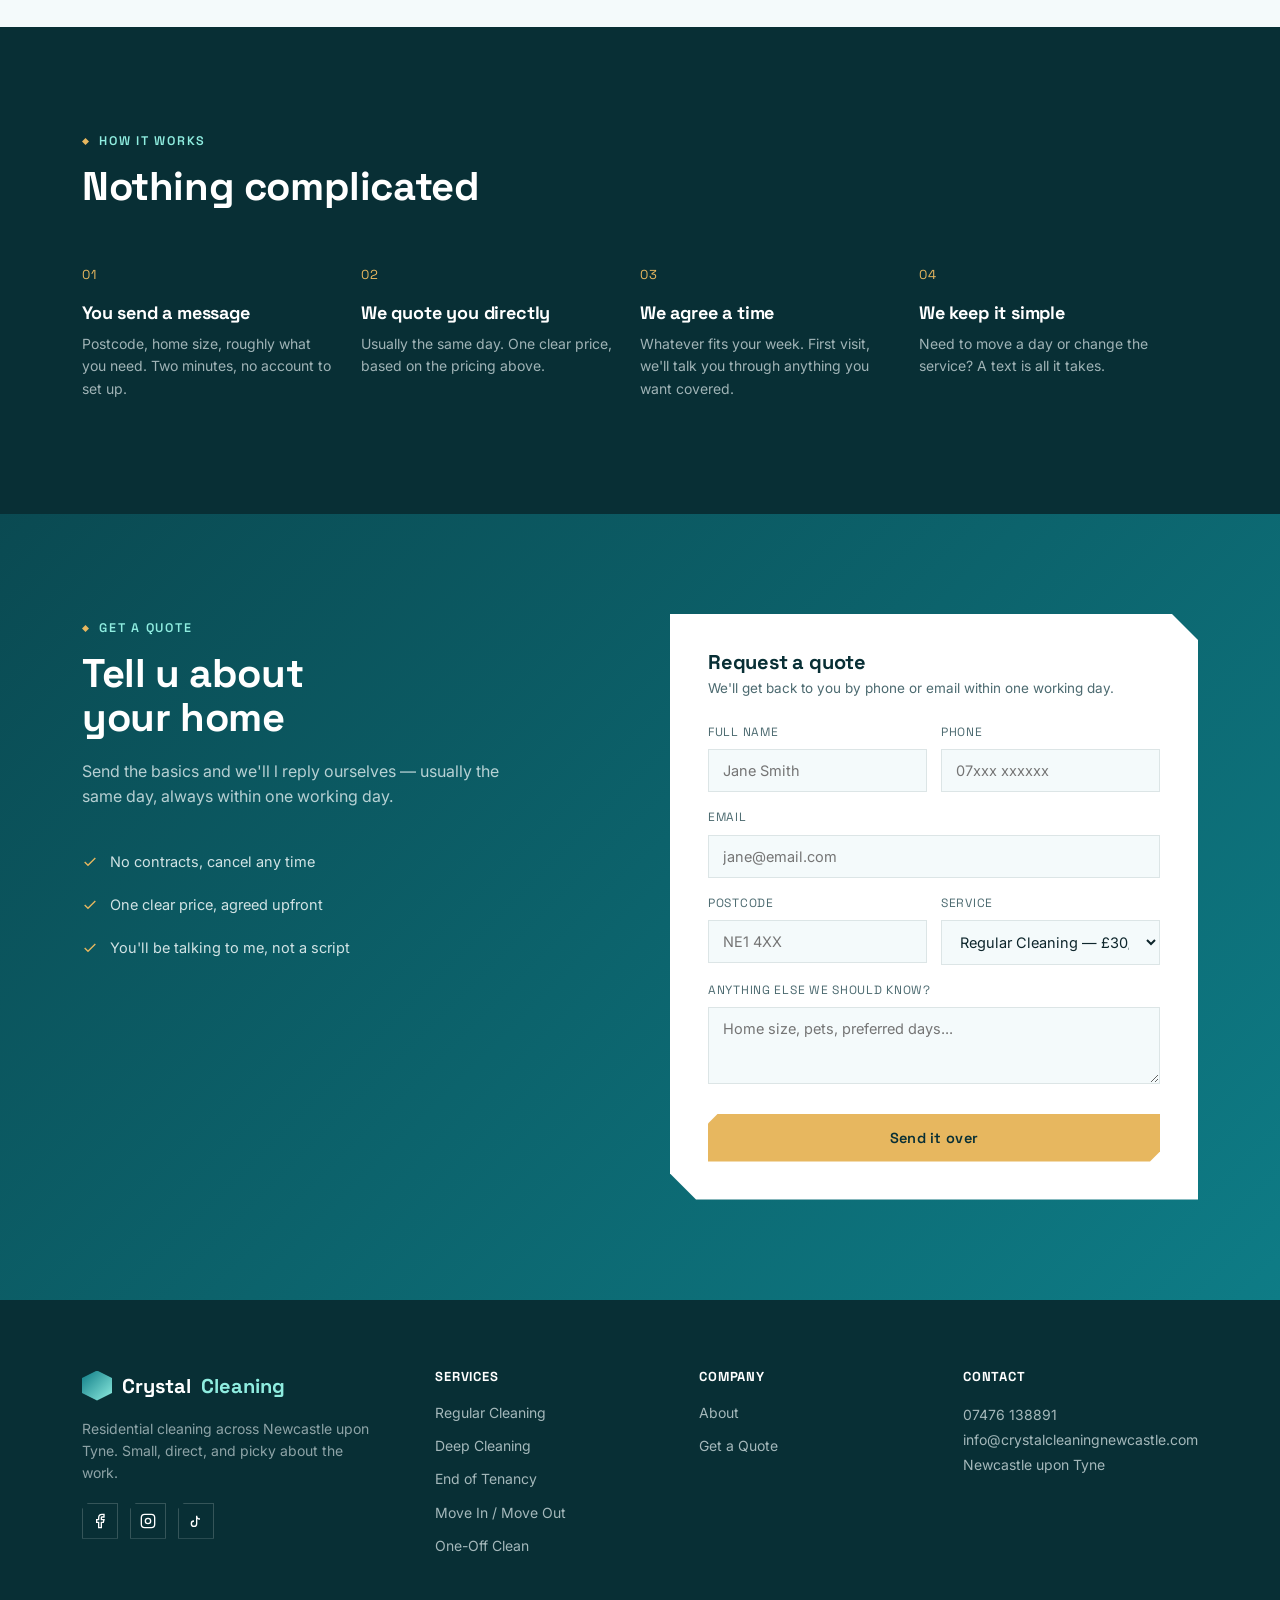
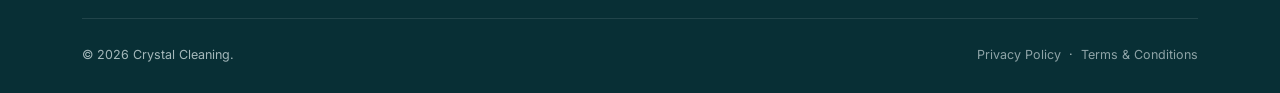
==== commit 31017d93: "Update header text for cleaning service" ====
--- a/index.html
+++ b/index.html
@@ -52,7 +52,7 @@
     <div class="wrap">
       <div class="hero-copy">
         <div class="eyebrow">Residential Cleaning · Newcastle upon Tyne</div>
-        <h1>I clean homes across Newcastle, properly.</h1>
+        <h1>We clean homes across Newcastle, properly.</h1>
         <p class="lede">Crystal Cleaning is a straightforward, family run cleaning service. No call centre, no rotating cast of strangers, no upselling — you'll always be dealing with the person who's actually cleaning your home.</p>
         <div class="hero-actions">
           <a href="contact.html" class="btn btn-primary">Get a quote</a>
